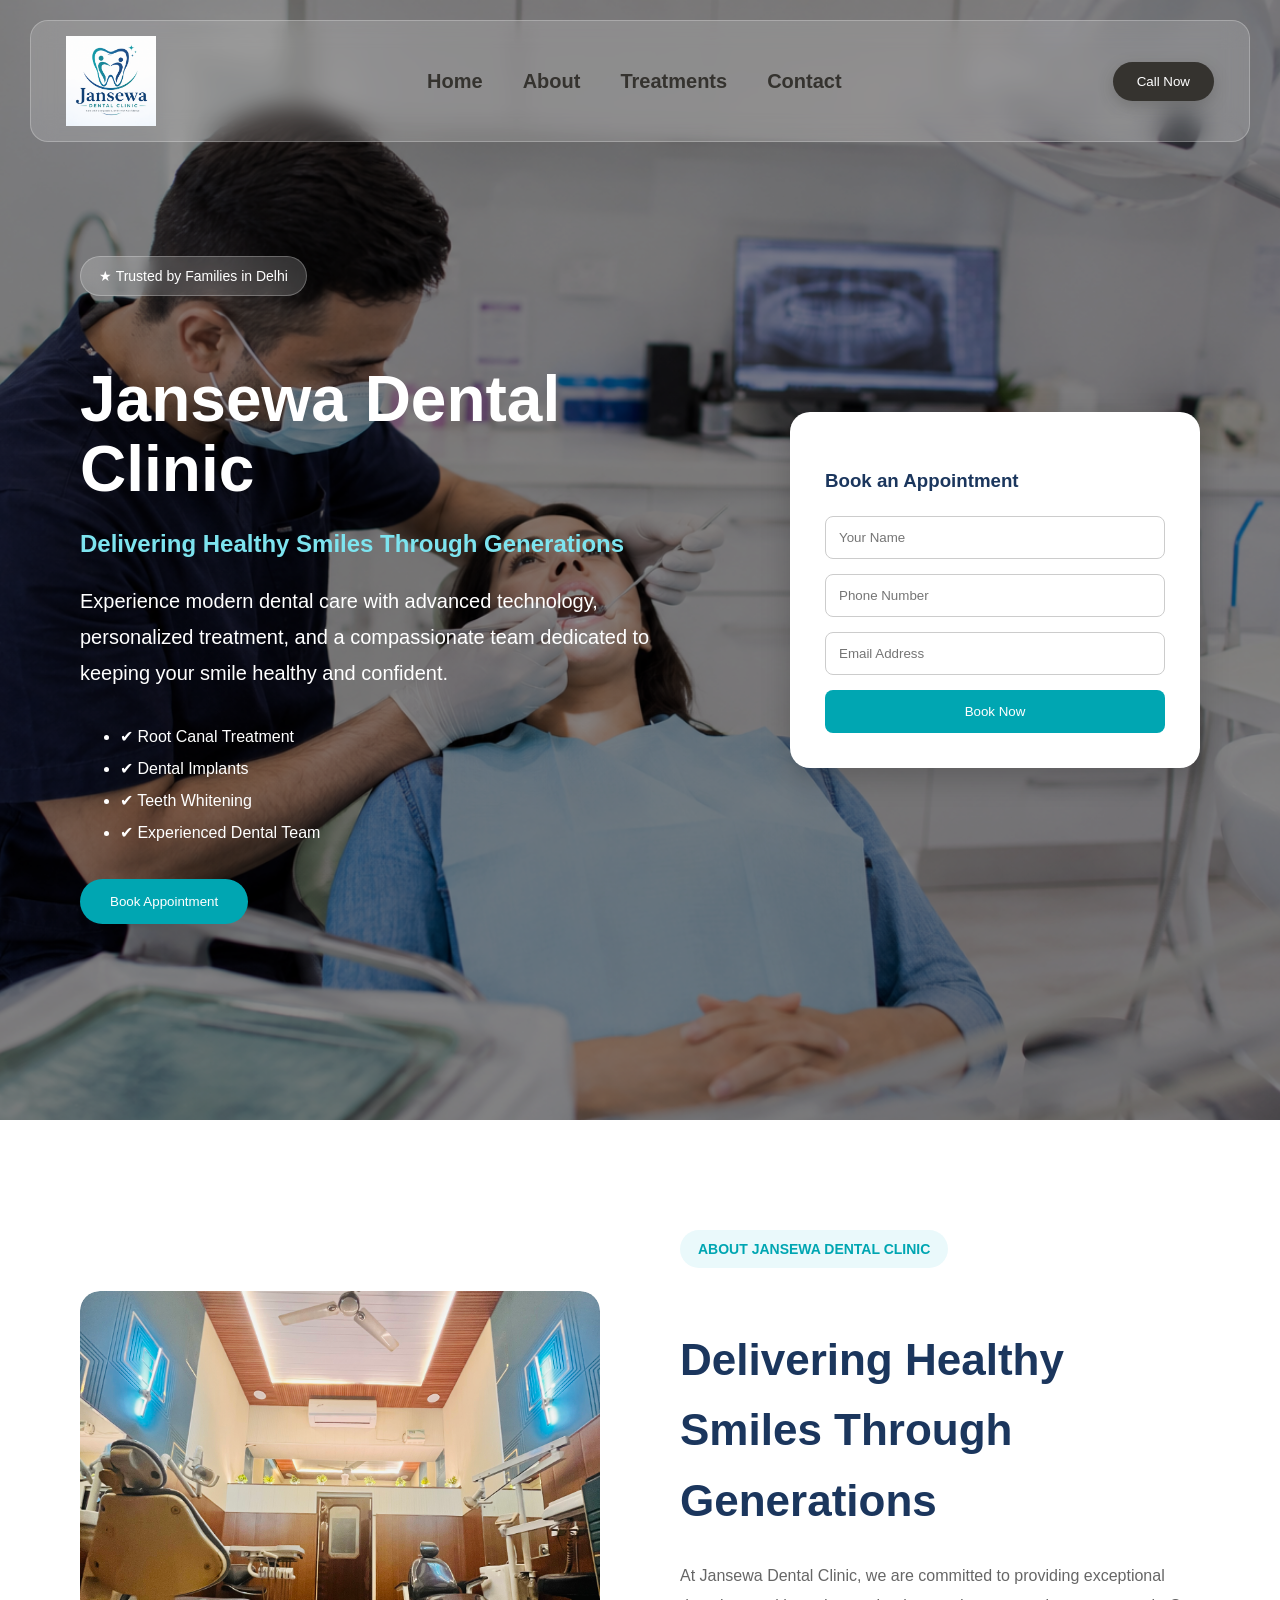
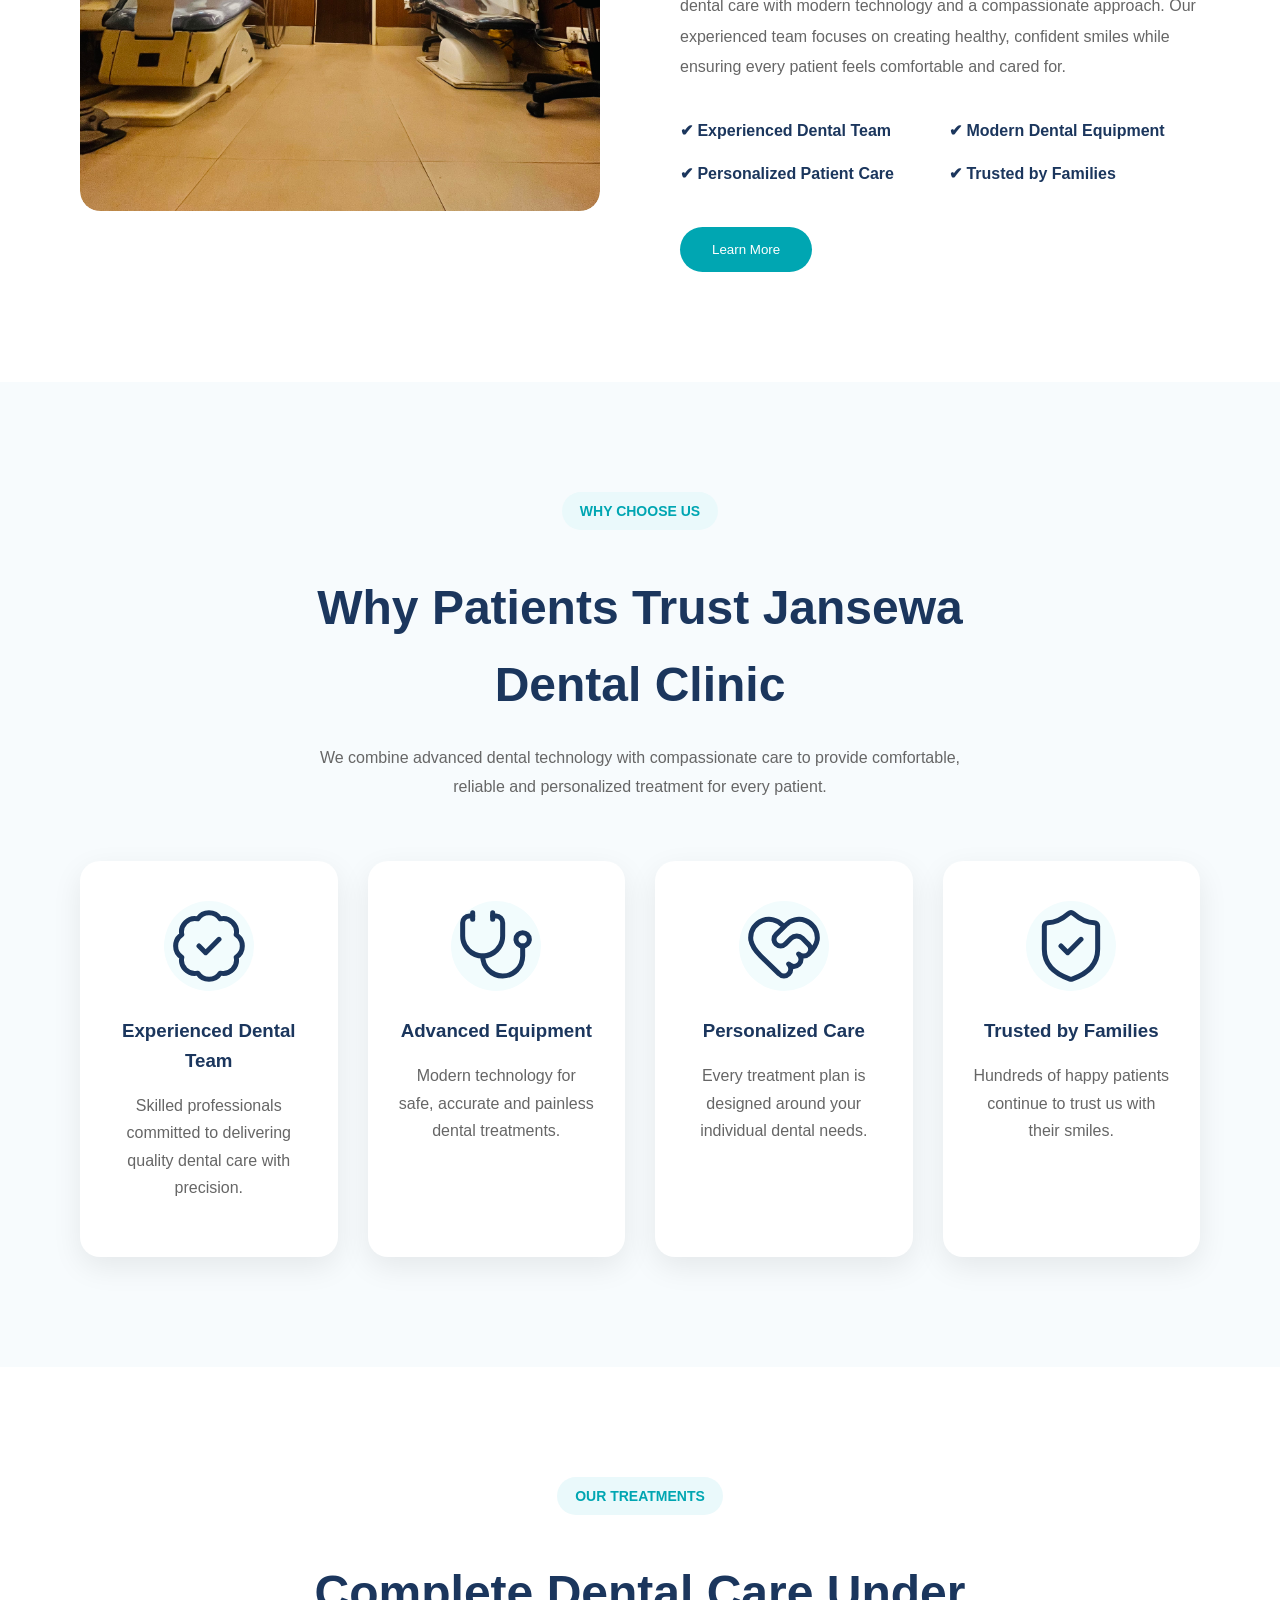
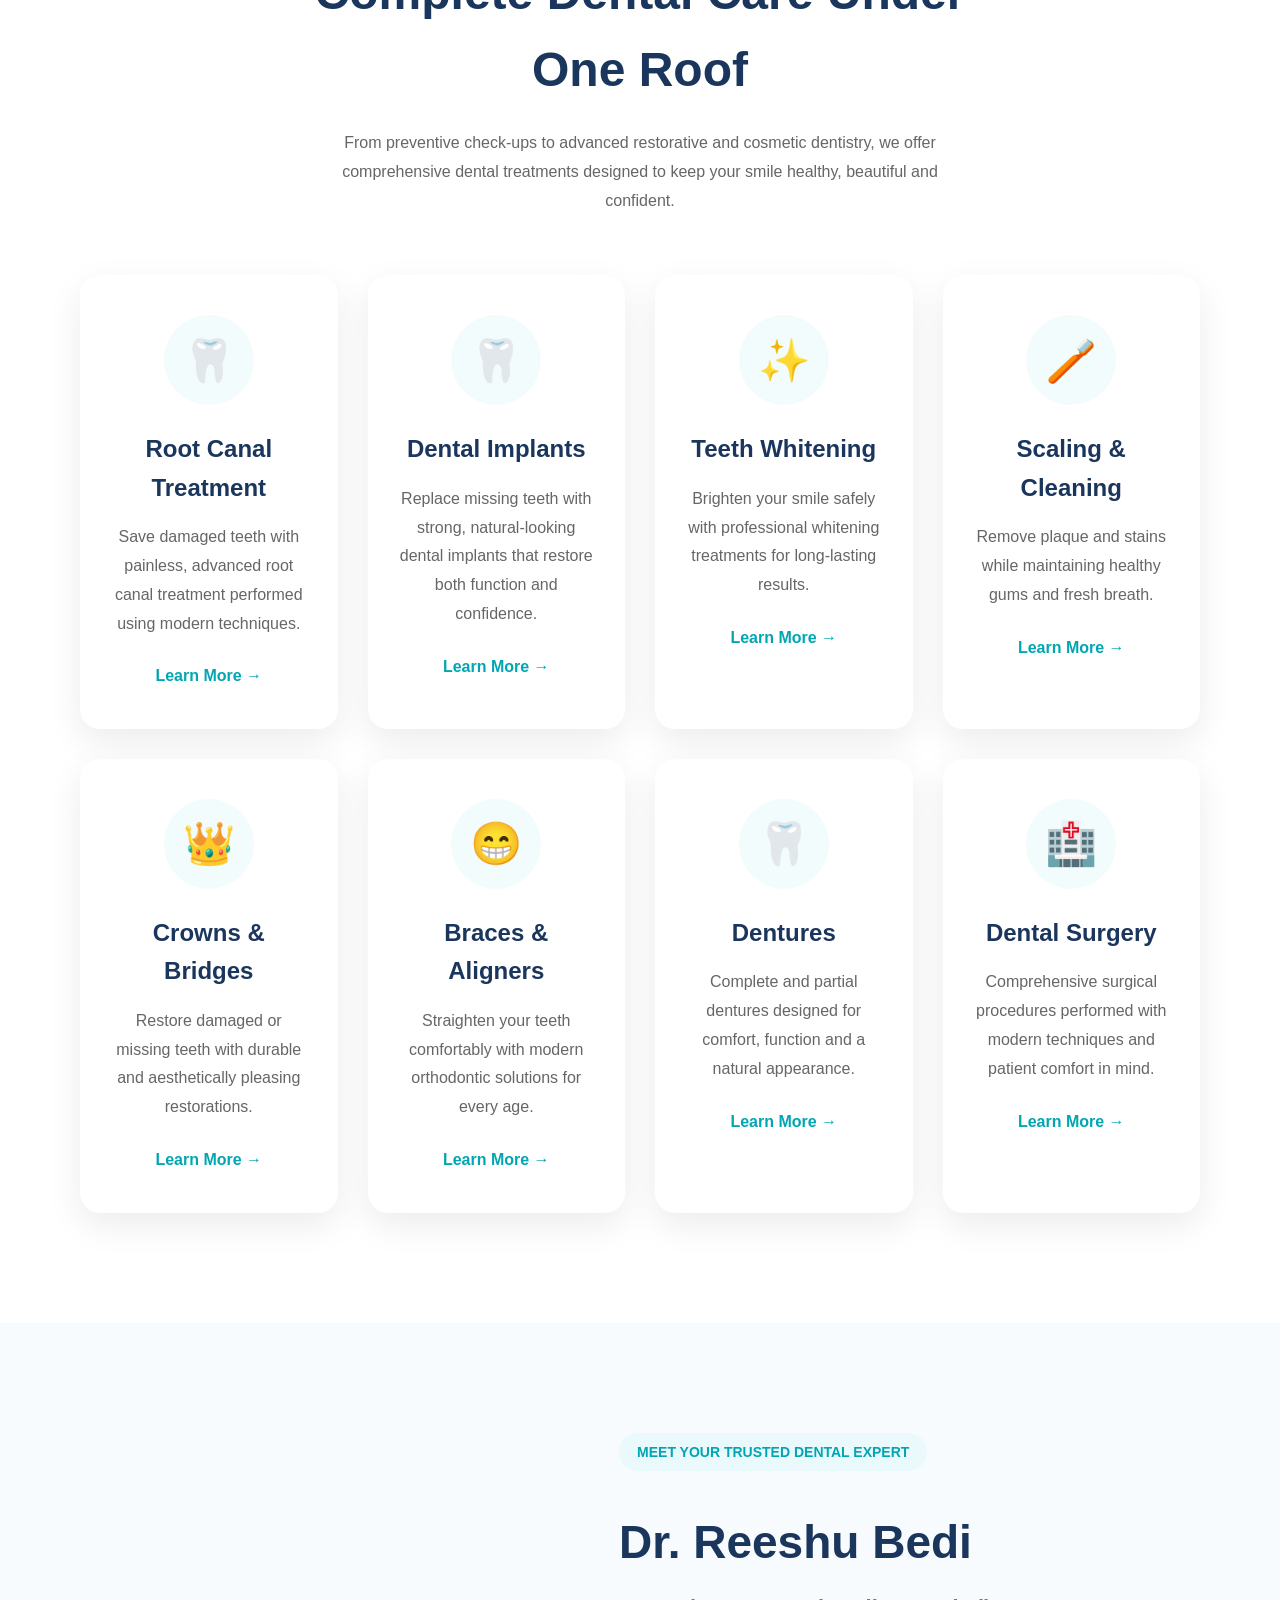
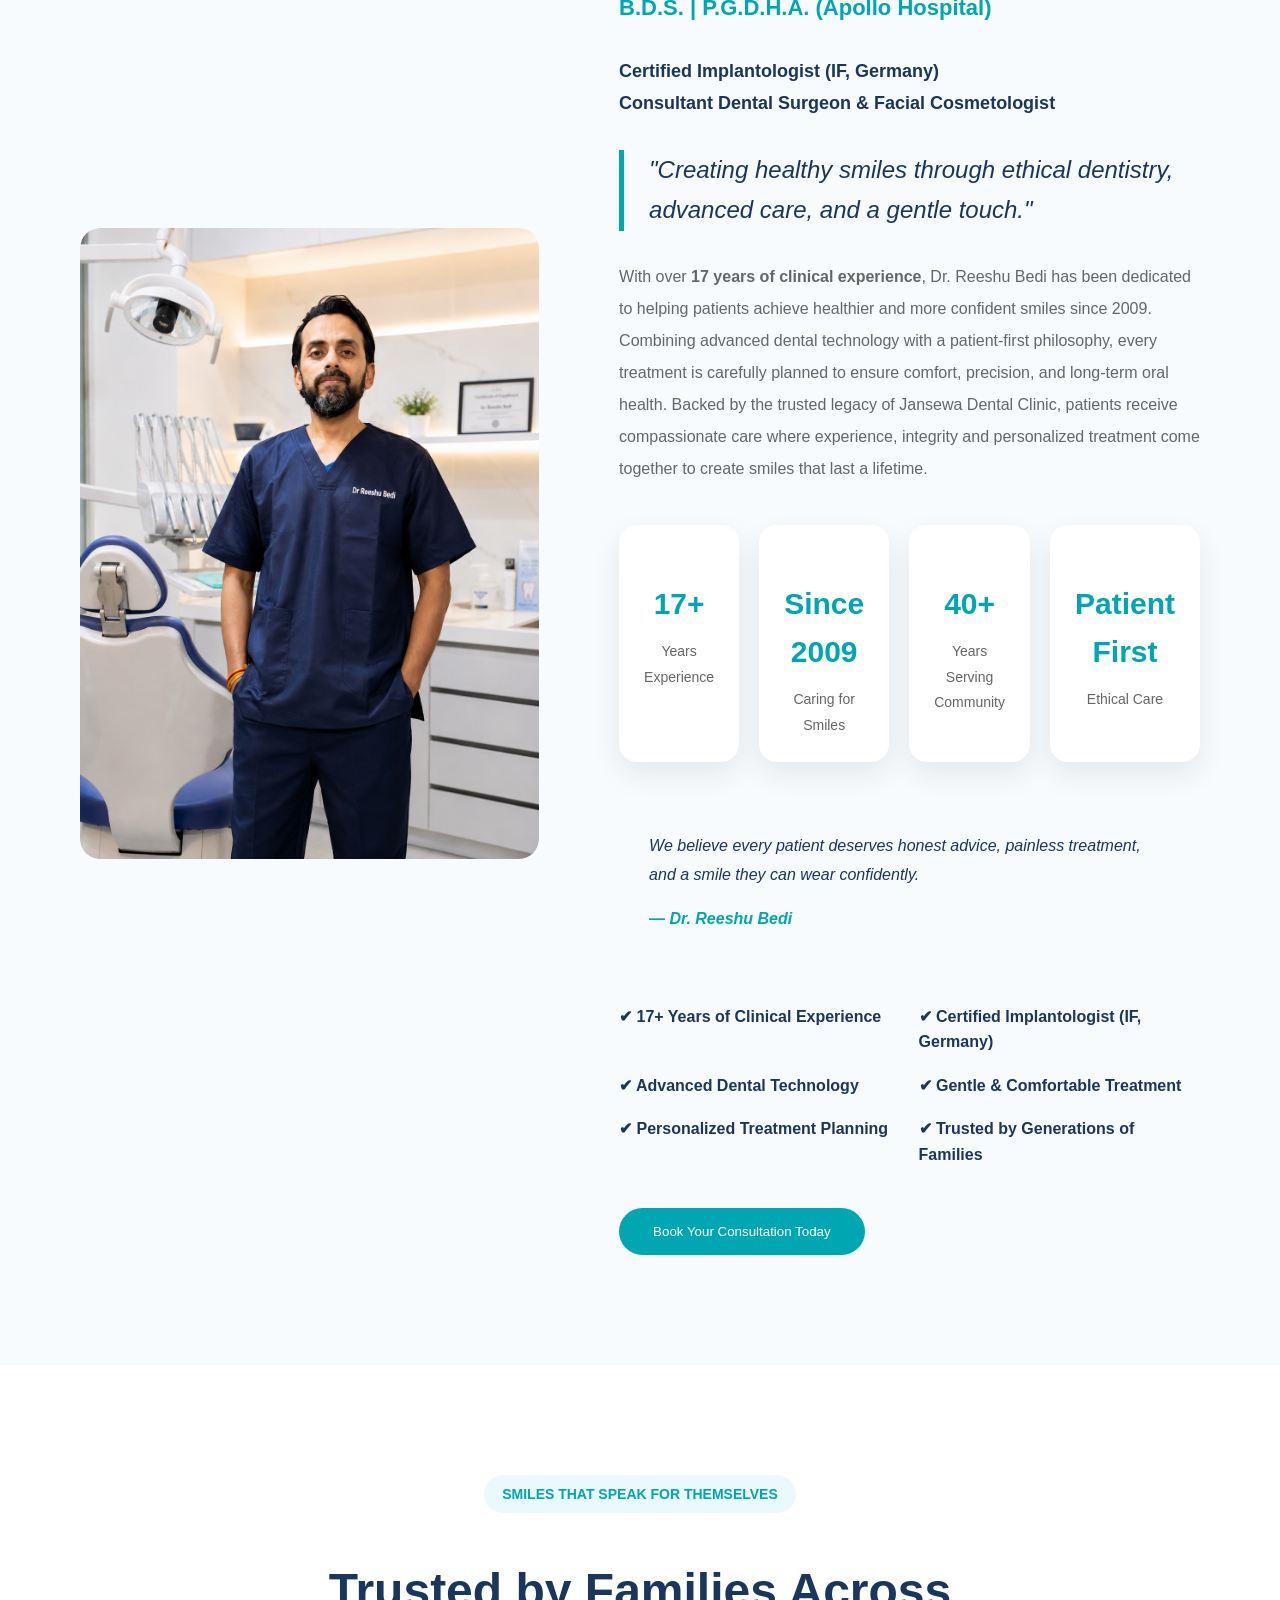
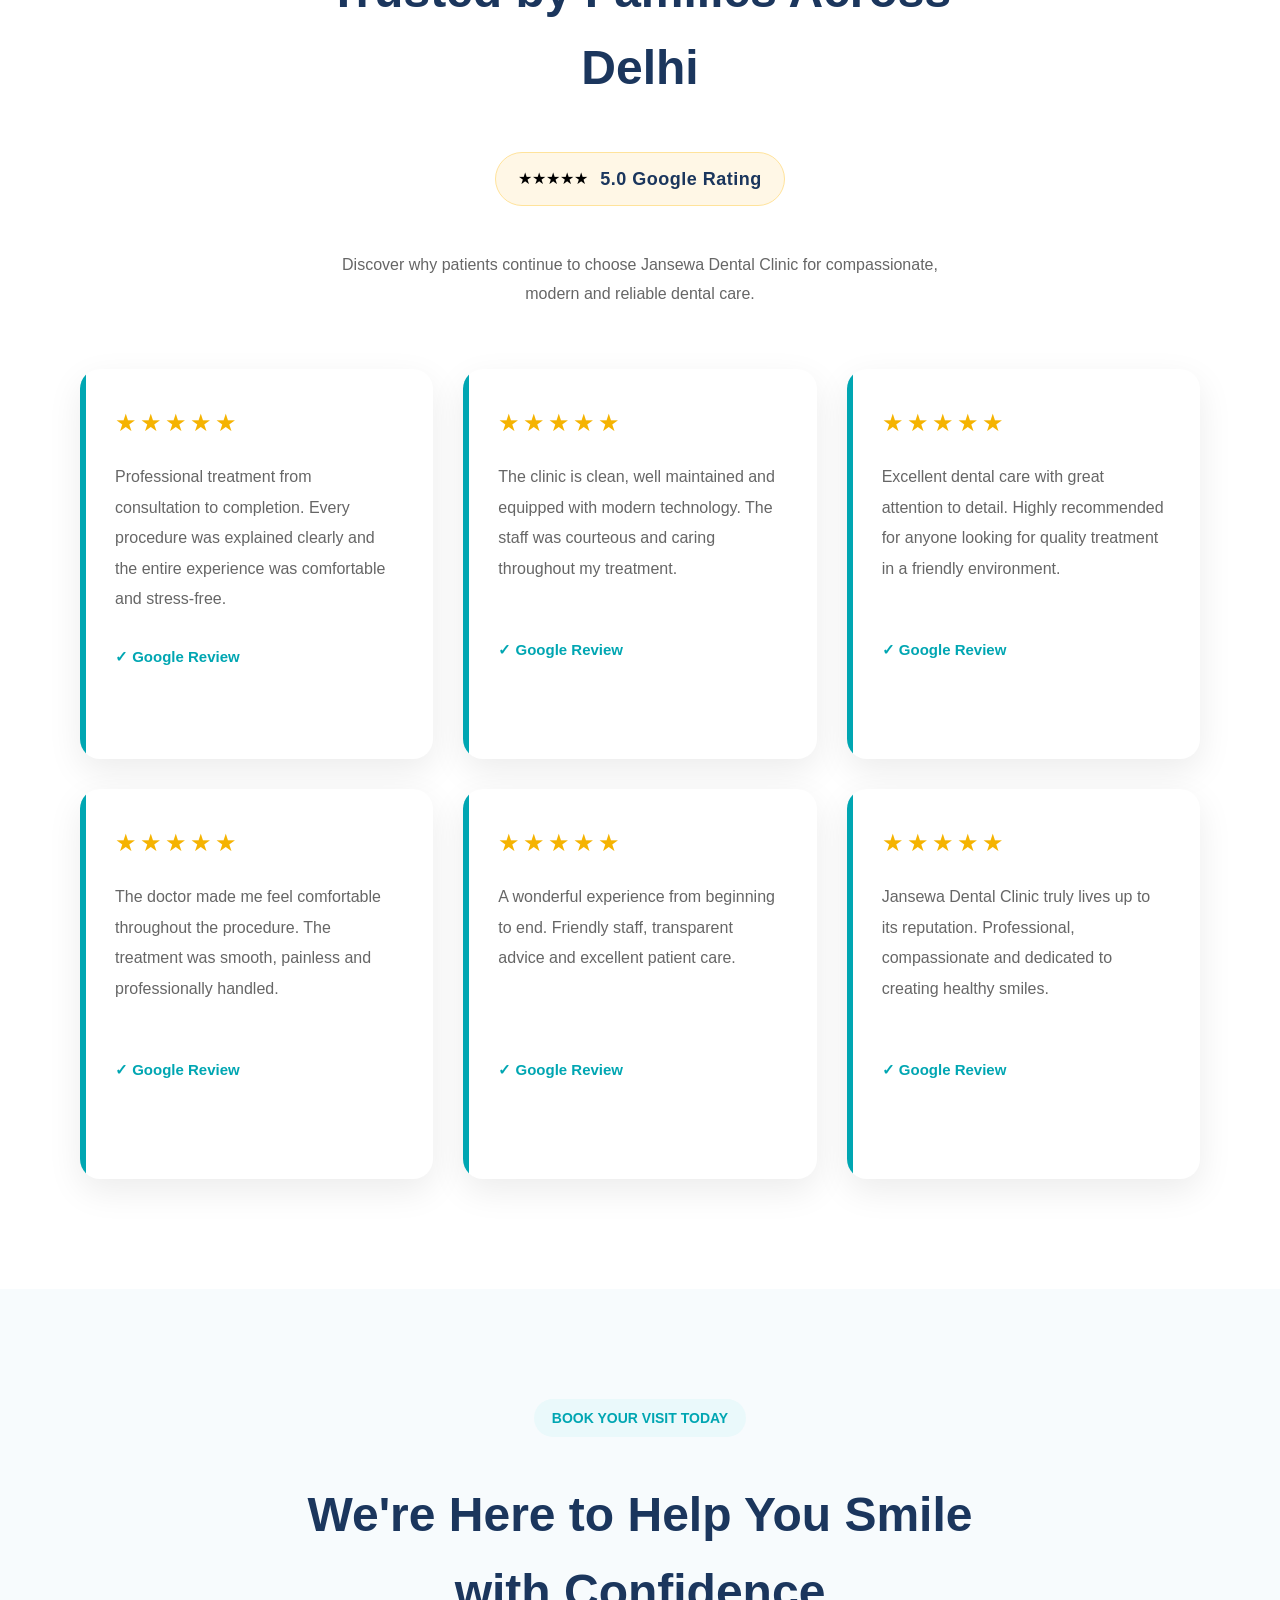
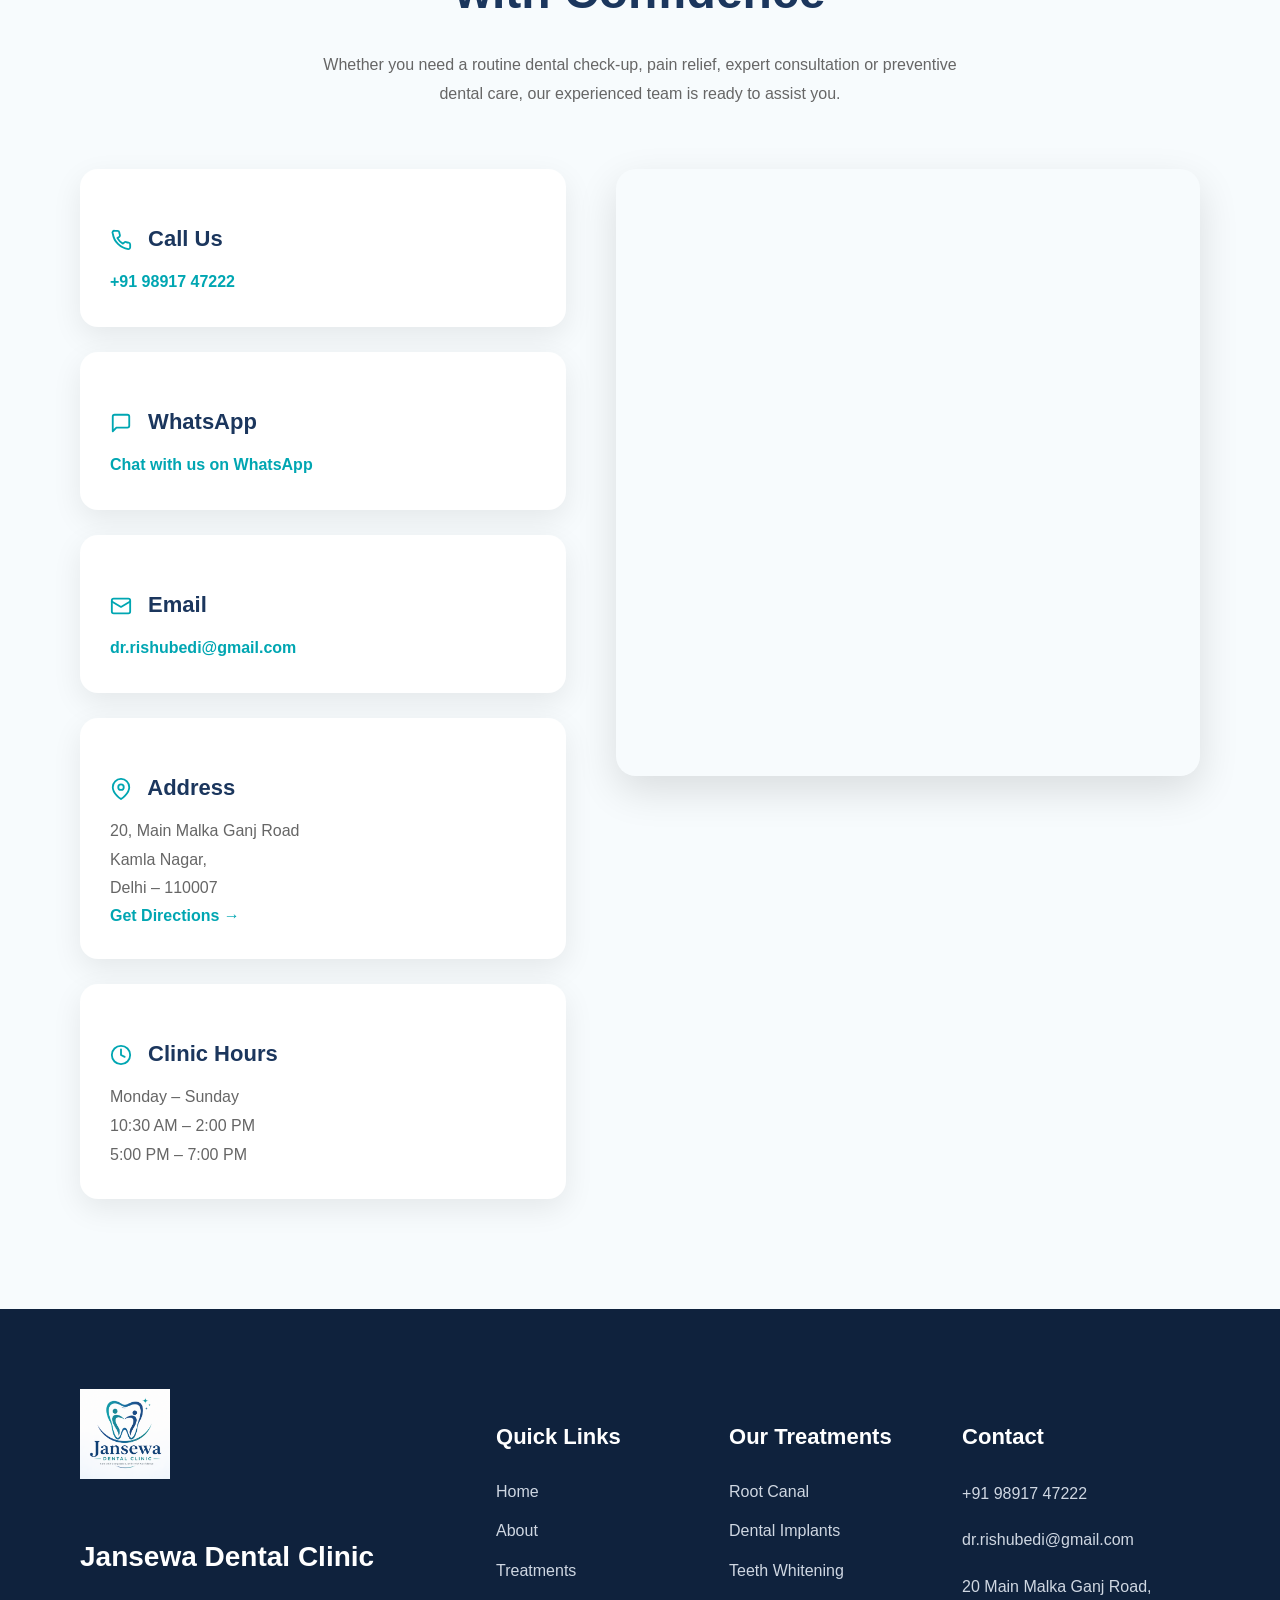
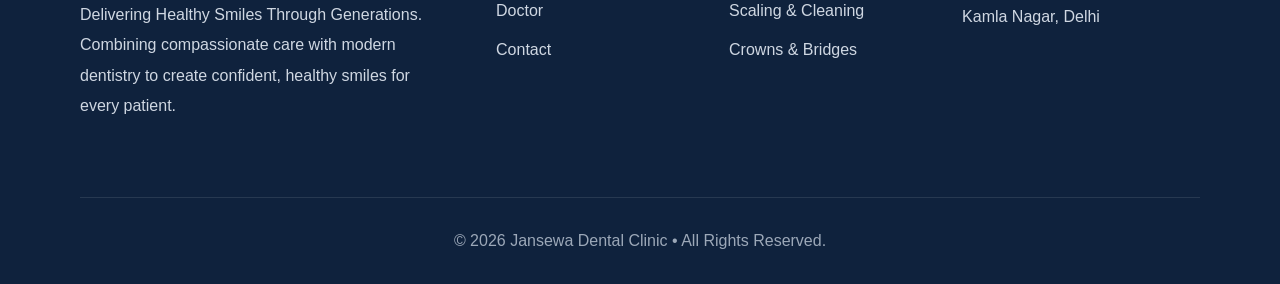
==== index.html @ 90448bcd "Initial Jansewa Dental Clinic website" ====
<!DOCTYPE html>
<html lang="en">

<head>
    <meta charset="UTF-8">
    <meta name="viewport" content="width=device-width, initial-scale=1.0">
    <title>Jansewa Dental Clinic</title>
    <link rel="stylesheet" href="style.css">
</head>

<body>

    <nav id="navbar">

        <img src="images/logo.png" alt="Jansewa Dental Clinic Logo">

        <div class="menu">
            <a href="#">Home</a>
            <a href="#">About</a>
            <a href="#">Treatments</a>
            <a href="#">Contact</a>
        </div>

        <button>Call Now</button>

    </nav>

    <header>

                <div class="hero-slider">

                    <div class="overlay"></div>

        <img src="images/dentist.png" class="active-slide">

        <img src="images/dentist1.png">

        <img src="images/dentist2.png">

        <img src="images/dentist3.png">

        <video muted playsinline>

            <source src="videos/dentist-video.mp4" type="video/mp4">

        </video>

        <video muted playsinline>

            <source src="videos/dentist-video1.mp4" type="video/mp4">

        </video>

    </div>

    <!-- Hero Content continues here -->

        <div class="hero-content">

    <span class="hero-badge">★ Trusted by Families in Delhi</span>

    <h1>Jansewa Dental Clinic</h1>

    <h2>Delivering Healthy Smiles Through Generations</h2>

    <p>
        Experience modern dental care with advanced technology,
        personalized treatment, and a compassionate team dedicated
        to keeping your smile healthy and confident.
    </p>

    <ul>
        <li>✔ Root Canal Treatment</li>
        <li>✔ Dental Implants</li>
        <li>✔ Teeth Whitening</li>
        <li>✔ Experienced Dental Team</li>
    </ul>

    <button>Book Appointment</button>

</div>
        <div class="hero-form">

            <h3>Book an Appointment</h3>

            <input type="text" placeholder="Your Name">

            <input type="tel" placeholder="Phone Number">

            <input type="email" placeholder="Email Address">

            <button>Book Now</button>

        </div>

    </header>

    <!-- ================= ABOUT ================= -->

<section class="about" id="about">

    <div class="about-image">

        <img src="images/Jansewa dental clinic.jpeg" alt="Jansewa Dental Clinic">

    </div>

    <div class="about-content">

        <span class="section-tag">
            ABOUT JANSEWA DENTAL CLINIC
        </span>

        <h2>
            Delivering Healthy Smiles Through Generations
        </h2>

        <p>

            At Jansewa Dental Clinic, we are committed to providing
            exceptional dental care with modern technology and a
            compassionate approach. Our experienced team focuses on
            creating healthy, confident smiles while ensuring every
            patient feels comfortable and cared for.

        </p>

        <div class="about-features">

            <div>✔ Experienced Dental Team</div>

            <div>✔ Modern Dental Equipment</div>

            <div>✔ Personalized Patient Care</div>

            <div>✔ Trusted by Families</div>

        </div>

        <button>
            Learn More
        </button>

    </div>

</section>

<!-- ================= WHY CHOOSE US ================= -->

<section class="why-choose">

    <div class="section-heading">

        <span class="section-tag">
            WHY CHOOSE US
        </span>

        <h2>Why Patients Trust Jansewa Dental Clinic</h2>

        <p>
            We combine advanced dental technology with compassionate care
            to provide comfortable, reliable and personalized treatment
            for every patient.
        </p>

    </div>

    <div class="choose-container">

        <div class="choose-card">

            <div class="choose-icon"><svg xmlns="http://www.w3.org/2000/svg" width="80" height="80" viewBox="0 0 24 24" fill="none" stroke="#1b365d" stroke-width="1.5" stroke-linecap="round" stroke-linejoin="round" class="lucide lucide-badge-check-icon lucide-badge-check"><path d="M3.85 8.62a4 4 0 0 1 4.78-4.77 4 4 0 0 1 6.74 0 4 4 0 0 1 4.78 4.78 4 4 0 0 1 0 6.74 4 4 0 0 1-4.77 4.78 4 4 0 0 1-6.75 0 4 4 0 0 1-4.78-4.77 4 4 0 0 1 0-6.76Z"/><path d="m9 12 2 2 4-4"/>
            </svg>
            </div>

            <h3>Experienced Dental Team</h3>

            <p>
                Skilled professionals committed to delivering quality
                dental care with precision.
            </p>

        </div>

        <div class="choose-card">

            <div class="choose-icon">
                <svg xmlns="http://www.w3.org/2000/svg" width="80" height="80" viewBox="0 0 24 24" fill="none" stroke="#1b365d" stroke-width="1.5" stroke-linecap="round" stroke-linejoin="round" class="lucide lucide-stethoscope-icon lucide-stethoscope"><path d="M11 2v2"/><path d="M5 2v2"/><path d="M5 3H4a2 2 0 0 0-2 2v4a6 6 0 0 0 12 0V5a2 2 0 0 0-2-2h-1"/><path d="M8 15a6 6 0 0 0 12 0v-3"/><circle cx="20" cy="10" r="2"/>
            </svg>
                
            </div>

            <h3>Advanced Equipment</h3>

            <p>
                Modern technology for safe, accurate and painless
                dental treatments.
            </p>

        </div>

        <div class="choose-card">

            <div class="choose-icon">
                <svg xmlns="http://www.w3.org/2000/svg" width="80" height="80" viewBox="0 0 24 24" fill="none" stroke="#1b365d" stroke-width="1.5" stroke-linecap="round" stroke-linejoin="round" class="lucide lucide-heart-handshake-icon lucide-heart-handshake"><path d="M19.414 14.414C21 12.828 22 11.5 22 9.5a5.5 5.5 0 0 0-9.591-3.676.6.6 0 0 1-.818.001A5.5 5.5 0 0 0 2 9.5c0 2.3 1.5 4 3 5.5l5.535 5.362a2 2 0 0 0 2.879.052 2.12 2.12 0 0 0-.004-3 2.124 2.124 0 1 0 3-3 2.124 2.124 0 0 0 3.004 0 2 2 0 0 0 0-2.828l-1.881-1.882a2.41 2.41 0 0 0-3.409 0l-1.71 1.71a2 2 0 0 1-2.828 0 2 2 0 0 1 0-2.828l2.823-2.762"/>
                </svg>
            </div>

            <h3>Personalized Care</h3>

            <p>
                Every treatment plan is designed around your individual
                dental needs.
            </p>

        </div>

        <div class="choose-card">

            <div class="choose-icon">
                <svg xmlns="http://www.w3.org/2000/svg" width="80" height="80" viewBox="0 0 24 24" fill="none" stroke="#1b365d" stroke-width="1.5" stroke-linecap="round" stroke-linejoin="round" class="lucide lucide-shield-check-icon lucide-shield-check"><path d="M20 13c0 5-3.5 7.5-7.66 8.95a1 1 0 0 1-.67-.01C7.5 20.5 4 18 4 13V6a1 1 0 0 1 1-1c2 0 4.5-1.2 6.24-2.72a1.17 1.17 0 0 1 1.52 0C14.51 3.81 17 5 19 5a1 1 0 0 1 1 1z"/><path d="m9 12 2 2 4-4"/>
                </svg>
            </div>

            <h3>Trusted by Families</h3>

            <p>
                Hundreds of happy patients continue to trust us with
                their smiles.
            </p>

        </div>

    </div>

</section>

<!-- ================= OUR TREATMENTS ================= -->

    <section class="treatments">

        <div class="section-heading">

    <span class="section-tag">
        OUR TREATMENTS
    </span>

    <h2>
        Complete Dental Care Under One Roof
    </h2>

    <p>

        From preventive check-ups to advanced restorative and cosmetic
        dentistry, we offer comprehensive dental treatments designed
        to keep your smile healthy, beautiful and confident.

    </p>

</div>

        <div class="card-container">

            <div class="treatment-card">

    <div class="treatment-icon">
    🦷
</div>

    <h3>Root Canal Treatment</h3>

    <p>

        Save damaged teeth with painless,
        advanced root canal treatment
        performed using modern techniques.

    </p>

    <a href="#contact">
        Learn More →
    </a>

</div>


            <div class="treatment-card">

    <div class="treatment-icon">🦷</div>

    <h3>Dental Implants</h3>

    <p>
        Replace missing teeth with strong,
        natural-looking dental implants that
        restore both function and confidence.
    </p>

    <a href="#contact">Learn More →</a>

</div>

            <div class="treatment-card">

    <div class="treatment-icon">✨</div>

    <h3>Teeth Whitening</h3>

    <p>
        Brighten your smile safely with
        professional whitening treatments
        for long-lasting results.
    </p>

    <a href="#contact">Learn More →</a>

</div>

            <div class="treatment-card">

    <div class="treatment-icon">🪥</div>

    <h3>Scaling & Cleaning</h3>

    <p>
        Remove plaque and stains while
        maintaining healthy gums and
        fresh breath.
    </p>

    <a href="#contact">Learn More →</a>

</div>

            <div class="treatment-card">

    <div class="treatment-icon">👑</div>

    <h3>Crowns & Bridges</h3>

    <p>
        Restore damaged or missing teeth
        with durable and aesthetically
        pleasing restorations.
    </p>

    <a href="#contact">Learn More →</a>

</div>

            <div class="treatment-card">

    <div class="treatment-icon">😁</div>

    <h3>Braces & Aligners</h3>

    <p>
        Straighten your teeth comfortably
        with modern orthodontic solutions
        for every age.
    </p>

    <a href="#contact">Learn More →</a>

</div>

            <div class="treatment-card">

    <div class="treatment-icon">🦷</div>

    <h3>Dentures</h3>

    <p>
        Complete and partial dentures
        designed for comfort, function
        and a natural appearance.
    </p>

    <a href="#contact">Learn More →</a>

</div>

            <div class="treatment-card">

    <div class="treatment-icon">🏥</div>

    <h3>Dental Surgery</h3>

    <p>
        Comprehensive surgical procedures
        performed with modern techniques
        and patient comfort in mind.
    </p>

    <a href="#contact">Learn More →</a>

</div>

        </div>

    </section>

<!-- ================= DOCTOR ================= -->

<section class="doctor" id="doctor">

    <div class="doctor-image">

        <img src="images/Dr Reeshu Bedi.png"
             alt="Dr. Reeshu Bedi">

    </div>

    <div class="doctor-content">

        <span class="section-tag">

            MEET YOUR TRUSTED DENTAL EXPERT

        </span>

        <h2>

            Dr. Reeshu Bedi

        </h2>

        <h4>

            B.D.S. | P.G.D.H.A. (Apollo Hospital)

        </h4>

        <h5>

            Certified Implantologist (IF, Germany)<br>
            Consultant Dental Surgeon & Facial Cosmetologist

        </h5>

        <blockquote>

            "Creating healthy smiles through ethical dentistry,
            advanced care, and a gentle touch."

        </blockquote>

        <p>

            With over <strong>17 years of clinical experience</strong>,
            Dr. Reeshu Bedi has been dedicated to helping patients
            achieve healthier and more confident smiles since 2009.
            Combining advanced dental technology with a patient-first
            philosophy, every treatment is carefully planned to ensure
            comfort, precision, and long-term oral health.

            Backed by the trusted legacy of Jansewa Dental Clinic,
            patients receive compassionate care where experience,
            integrity and personalized treatment come together to
            create smiles that last a lifetime.

        </p>

        <div class="doctor-stats">

            <div class="stat-box">

                <h3>17+</h3>

                <span>Years Experience</span>

            </div>

            <div class="stat-box">

                <h3>Since 2009</h3>

                <span>Caring for Smiles</span>

            </div>

            <div class="stat-box">

                <h3>40+</h3>

                <span>Years Serving Community</span>

            </div>

            <div class="stat-box">

                <h3>Patient First</h3>

                <span>Ethical Care</span>

            </div>

        </div>

        <div class="doctor-quote">

            We believe every patient deserves honest advice,
            painless treatment, and a smile they can wear
            confidently.

            <strong>— Dr. Reeshu Bedi</strong>

        </div>

        <div class="doctor-points">

            <div>✔ 17+ Years of Clinical Experience</div>

            <div>✔ Certified Implantologist (IF, Germany)</div>

            <div>✔ Advanced Dental Technology</div>

            <div>✔ Gentle & Comfortable Treatment</div>

            <div>✔ Personalized Treatment Planning</div>

            <div>✔ Trusted by Generations of Families</div>

        </div>

        <button>

            Book Your Consultation Today

        </button>

    </div>

</section>

    <!-- ================= TESTIMONIALS ================= -->

<section class="testimonials">

    <div class="section-heading">

        <span class="section-tag">
            SMILES THAT SPEAK FOR THEMSELVES
        </span>

        <h2>
            Trusted by Families Across Delhi
        </h2>

        <div class="google-rating">

    ★★★★★

    <span>5.0 Google Rating</span>

</div>

<p>

    Discover why patients continue to choose
    Jansewa Dental Clinic for compassionate,
    modern and reliable dental care.

</p>

    </div>

    <div class="testimonial-container">

        <!-- Card 1 -->

        <div class="testimonial-card">

            <div class="stars">
                ★★★★★
            </div>

            <p>
                Professional treatment from consultation to completion.
                Every procedure was explained clearly and the entire
                experience was comfortable and stress-free.
            </p>

            <span>✓ Google Review</span>

        </div>

        <!-- Card 2 -->

        <div class="testimonial-card">

            <div class="stars">
                ★★★★★
            </div>

            <p>
                The clinic is clean, well maintained and equipped with
                modern technology. The staff was courteous and caring
                throughout my treatment.
            </p>

            <span>✓ Google Review</span>

        </div>

        <!-- Card 3 -->

        <div class="testimonial-card">

            <div class="stars">
                ★★★★★
            </div>

            <p>
                Excellent dental care with great attention to detail.
                Highly recommended for anyone looking for quality
                treatment in a friendly environment.
            </p>

            <span>✓ Google Review</span>

        </div>

        <!-- Card 4 -->

        <div class="testimonial-card">

            <div class="stars">
                ★★★★★
            </div>

            <p>
                The doctor made me feel comfortable throughout the
                procedure. The treatment was smooth, painless and
                professionally handled.
            </p>

            <span>✓ Google Review</span>

        </div>

        <!-- Card 5 -->

        <div class="testimonial-card">

            <div class="stars">
                ★★★★★
            </div>

            <p>
                A wonderful experience from beginning to end.
                Friendly staff, transparent advice and excellent
                patient care.
            </p>

            <span>✓ Google Review</span>

        </div>

        <!-- Card 6 -->

        <div class="testimonial-card">

            <div class="stars">
                ★★★★★
            </div>

            <p>
                Jansewa Dental Clinic truly lives up to its reputation.
                Professional, compassionate and dedicated to creating
                healthy smiles.
            </p>

            <span>✓ Google Review</span>

             </div>

        </div>

</section>

<!-- ================= CONTACT ================= -->

<section class="contact" id="contact">

    <div class="section-heading">

        <span class="section-tag">
            BOOK YOUR VISIT TODAY
        </span>

        <h2>
            We're Here to Help You Smile with Confidence
        </h2>

        <p>
            Whether you need a routine dental check-up, pain relief,
            expert consultation or preventive dental care,
            our experienced team is ready to assist you.
        </p>

    </div>

    <div class="contact-wrapper">

        <!-- LEFT SIDE -->

        <div class="contact-info">

            <!-- Phone -->

            <div class="contact-box">

                <h3>

                    <svg xmlns="http://www.w3.org/2000/svg" width="22" height="22" viewBox="0 0 24 24" fill="none" stroke="#00a6b2" stroke-width="2" stroke-linecap="round" stroke-linejoin="round" style="vertical-align:middle;margin-right:10px;">
                        <path d="M22 16.92v3a2 2 0 0 1-2.18 2A19.79 19.79 0 0 1 3.09 5.18 2 2 0 0 1 5.11 2h3a2 2 0 0 1 2 1.72c.12.9.33 1.77.63 2.6a2 2 0 0 1-.45 2.11L8.09 9.91a16 16 0 0 0 6 6l1.48-1.23a2 2 0 0 1 2.11-.45c.83.3 1.7.51 2.6.63A2 2 0 0 1 22 16.92z"/>
                    </svg>

                    Call Us

                </h3>

                <p>
                    <a href="tel:+919891747222">
                        +91 98917 47222
                    </a>
                </p>

            </div>

            <!-- WhatsApp -->

            <div class="contact-box">

                <h3>

                    <svg xmlns="http://www.w3.org/2000/svg" width="22" height="22" viewBox="0 0 24 24" fill="none" stroke="#00a6b2" stroke-width="2" stroke-linecap="round" stroke-linejoin="round" style="vertical-align:middle;margin-right:10px;">
                        <path d="M21 15a2 2 0 0 1-2 2H7l-4 4V5a2 2 0 0 1 2-2h14a2 2 0 0 1 2 2z"/>
                    </svg>

                    WhatsApp

                </h3>

                <p>

                    <a href="https://wa.me/919891747222" target="_blank">

                        Chat with us on WhatsApp

                    </a>

                </p>

            </div>

            <!-- Email -->

            <div class="contact-box">

                <h3>

                    <svg xmlns="http://www.w3.org/2000/svg" width="22" height="22" viewBox="0 0 24 24" fill="none" stroke="#00a6b2" stroke-width="2" stroke-linecap="round" stroke-linejoin="round" style="vertical-align:middle;margin-right:10px;">
                        <rect x="2" y="4" width="20" height="16" rx="2"/>
                        <path d="M22 7L12 13 2 7"/>
                    </svg>

                    Email

                </h3>

                <p>

                    <a href="mailto:dr.rishubedi@gmail.com">

                        dr.rishubedi@gmail.com

                    </a>

                </p>

            </div>

            <!-- Address -->

            <div class="contact-box">

                <h3>

                    <svg xmlns="http://www.w3.org/2000/svg" width="22" height="22" viewBox="0 0 24 24" fill="none" stroke="#00a6b2" stroke-width="2" stroke-linecap="round" stroke-linejoin="round" style="vertical-align:middle;margin-right:10px;">
                        <path d="M21 10c0 7-9 13-9 13S3 17 3 10a9 9 0 1 1 18 0z"/>
                        <circle cx="12" cy="10" r="3"/>
                    </svg>

                    Address

                </h3>

                <p>

                    20, Main Malka Ganj Road<br>
                    Kamla Nagar,<br>
                    Delhi – 110007

                </p>

                <a href="https://maps.google.com/?q=Jansewa+Dental+Clinic+Delhi" target="_blank">

                    Get Directions →

                </a>

            </div>

            <!-- Clinic Hours -->

            <div class="contact-box">

                <h3>

                    <svg xmlns="http://www.w3.org/2000/svg" width="22" height="22" viewBox="0 0 24 24" fill="none" stroke="#00a6b2" stroke-width="2" stroke-linecap="round" stroke-linejoin="round" style="vertical-align:middle;margin-right:10px;">
                        <circle cx="12" cy="12" r="10"/>
                        <path d="M12 6v6l4 2"/>
                    </svg>

                    Clinic Hours

                </h3>

                <p>

                    Monday – Sunday<br>

                    10:30 AM – 2:00 PM<br>

                    5:00 PM – 7:00 PM

                </p>

            </div>

        </div>

        <!-- RIGHT SIDE -->

        <div class="contact-map">

            <iframe
            src="https://www.google.com/maps/embed?pb=!1m14!1m8!1m3!1d448322.7983633937!2d76.4823526!3d28.6141175!3m2!1i1024!2i768!4f13.1!3m3!1m2!1s0x390cfd1b6497c209%3A0x4a2bc12b5dd8e35d!2sJansewa%20Dental%20Clinic!5e0!3m2!1sen!2sin!4v1784714378793!5m2!1sen!2sin"
            allowfullscreen=""
            loading="lazy"
            referrerpolicy="strict-origin-when-cross-origin">

            </iframe>

        </div>

    </div>

</section>

<!-- ================= FOOTER ================= -->

<footer class="footer">

    <div class="footer-container">

        <div class="footer-about">

            <img src="images/logo.png" alt="Jansewa Dental Clinic Logo">

            <h3>Jansewa Dental Clinic</h3>

            <p>
                Delivering Healthy Smiles Through Generations.
                Combining compassionate care with modern dentistry
                to create confident, healthy smiles for every patient.
            </p>

        </div>

        <div class="footer-links">

            <h4>Quick Links</h4>

            <a href="#">Home</a>

            <a href="#about">About</a>

            <a href="#treatments">Treatments</a>

            <a href="#doctor">Doctor</a>

            <a href="#contact">Contact</a>

        </div>

        <div class="footer-links">

            <h4>Our Treatments</h4>

            <a href="#">Root Canal</a>

            <a href="#">Dental Implants</a>

            <a href="#">Teeth Whitening</a>

            <a href="#">Scaling & Cleaning</a>

            <a href="#">Crowns & Bridges</a>

        </div>

        <div class="footer-contact">

            <h4>Contact</h4>

            <p>+91 98917 47222</p>

            <p>dr.rishubedi@gmail.com</p>

            <p>
                20 Main Malka Ganj Road,<br>
                Kamla Nagar, Delhi
            </p>

        </div>

    </div>

    <div class="footer-bottom">

        © 2026 Jansewa Dental Clinic • All Rights Reserved.

    </div>

</footer>

    <script src="script.js"></script>

</body>

</html>
---- style.css ----
/* ================= JANSEWA COLOR SYSTEM ================= */

:root{
    --primary:#35332F;
    --sage:#A8B5A0;
    --brown:#B79A7A;
    --ivory:#F7F3EA;
    --offwhite:#FCFCFA;
    --white:#FFFFFF;
    --text:#666666;
}

/* ================= GENERAL ================= */

body{
    margin:0;
    background:#f5f7fa;
    font-family: "Inter", sans-serif;
    line-height:1.6;
    scroll-behavior: smooth;
}

/* ================= NAVIGATION ================= */

nav{

    position:fixed;

    top:20px;

    left:30px;

    right:30px;

    z-index:1000;

    display:flex;

    justify-content:space-between;

    align-items:center;

    padding:15px 35px;

    background:rgba(255,255,255,.15);

    backdrop-filter:blur(12px);

    -webkit-backdrop-filter:blur(12px);

    border:1px solid rgba(255,255,255,.25);

    border-radius:18px;

    transition:.35s;
}

nav.scrolled{

    background:rgba(255,255,255,.97);

    box-shadow:0 10px 30px rgba(0,0,0,.15);

    backdrop-filter:blur(18px);

    -webkit-backdrop-filter:blur(18px);

}

nav img{

    width:90px;

}

.menu{

    display:flex;

    gap:40px;

}

nav a{

    text-decoration:none;

    color:#35332F;

    font-weight:bold;

    font-size:20px;

    transition:.3s;

}

nav a:hover{

    color:#B79A7A;

}

nav button{

    background:#35332F;

    color:white;

    border:none;

    padding:12px 24px;

    border-radius:30px;

    cursor:pointer;

    box-shadow:0 5px 15px rgba(53,51,47,.25);

    transition:.3s;

}

nav button:hover{

    background:#A8B5A0;

    color:#35332F;

    transform:translateY(-2px);

}
/* ================= HERO ================= */

header{

    position:relative;

    display:flex;

    justify-content:space-between;

    align-items:center;

    min-height:100vh;

    padding:140px 80px 80px;

    overflow:hidden;

    background-size:cover;

    background-position:center;

}
.hero-slider{

    position:absolute;

    inset:0;

    overflow:hidden;

    z-index:0;
    
    pointer-events:none;

}

.hero-slider img,

.hero-slider video{

    position:absolute;

    width:100%;

    height:100%;

    object-fit:cover;

    opacity:0;

    transition:opacity 2s ease;

}

.hero-slider .active-slide{

    opacity:1;

}
.overlay{

    position:absolute;

    inset:0;

    background:rgba(0, 0, 0, 0.45);
    
    z-index:1;

}

.hero-content{

    position:relative;

    z-index:2;

    color:white;

    width:55%;
}

.hero-badge {

    display:inline-block;

    background:rgba(255,255,255,.18);

    color:white;

    padding:8px 18px;

    border-radius:30px;

    border:1px solid rgba(255,255,255,.25);

    margin-bottom:25px;

    font-size:14px;

    backdrop-filter:blur(8px);
}

.hero-content h1{

    font-size:64px;

    font-weight:700;

    line-height:1.1;

    margin-bottom:15px;

}

.hero-content h2{

    color:#7de4ef;

    margin-bottom:20px;
}

.hero-content p{

    font-size:20px;

    line-height:1.8;

    max-width:650px;

    margin-bottom:30px;
}

.hero-content ul{

    margin-bottom:30px;

    line-height:2;
}

.hero-content button{

    background:#00a6b2;

    color:white;

    border:none;

    padding:15px 30px;

    border-radius:30px;

    cursor:pointer;

    transition:.35s;
}

.hero-content button:hover{

    background:#1b365d;

    transform:translateY(-3px);

}

.hero-form{

    position:relative;

    z-index:2;

    background:white;

    padding:35px;

    width:340px;

    border-radius:20px;

    box-shadow:0 10px 30px rgba(0,0,0,.2);
}

.hero-form h3{

    color:#1b365d;

    margin-bottom:20px;
}

.hero-form input{

    width:100%;

    padding:13px;

    margin-bottom:15px;

    border:1px solid #ccc;

    border-radius:8px;

    box-sizing:border-box;
}

.hero-form input:focus{

    outline:none;

    border-color:#00a6b2;

    box-shadow:0 0 0 3px rgba(0,166,178,.15);

}

.hero-form button{

    width:100%;

    background:#00a6b2;

    color:white;

    border:none;

    padding:14px;

    border-radius:8px;

    cursor:pointer;
}

/* ================= TREATMENTS ================= */

.treatments{

    padding:110px 80px;

    background:white;

}

.treatments h2{

    text-align:center;

    color:#1b365d;

    margin-bottom:40px;
}

.card-container{

    display:grid;

    grid-template-columns:repeat(4,1fr);

    gap:30px;

    margin-top:50px;

}


.treatment-card{

    background:white;

    padding:40px 30px;

    border-radius:20px;

    text-align:center;

    box-shadow:0 12px 35px rgba(0,0,0,.08);

    transition:.35s;

}

.treatment-card:hover{

    transform:translateY(-12px);

    box-shadow:0 18px 45px rgba(0,0,0,.15);

}

.treatment-icon{

    width:90px;
    height:90px;

    margin:0 auto 25px;

    display:flex;
    justify-content:center;
    align-items:center;

    background:#f2fcfd;

    border-radius:50%;

    font-size:42px;

    color:#00a6b2;

    transition:.35s;

}


.treatment-card:hover .treatment-icon{

    transform:scale(1.15);

}


.treatment-card h3{

    color:#1b365d;

    margin-bottom:15px;

    font-size:24px;

}

.treatment-card p{

    color:#666;

    line-height:1.8;

    margin-bottom:25px;

}

.treatment-card a{

    text-decoration:none;

    color:#00a6b2;

    font-weight:bold;

    transition:.3s;

}

.treatment-card:hover a{

    color:#1b365d;

}

/* ================= DOCTOR ================= */

.doctor{

    display:grid;

    grid-template-columns:1fr 1fr;

    gap:80px;

    align-items:center;

    padding:110px 80px;

    background:#f7fbfd;

}

.doctor-image{

    overflow:hidden;

    border-radius:20px;

}

.doctor-image img{

    width:100%;

    display:block;

    border-radius:20px;

    box-shadow:0 20px 45px rgba(0,0,0,.12);

}

.doctor-content h2{

    font-size:46px;

    color:#1b365d;

    margin:15px 0 5px;

}

.doctor-content button{

    background:#00a6b2;

    color:white;

    border:none;

    padding:16px 34px;

    border-radius:30px;

    cursor:pointer;

    transition:.35s;

}

.doctor-content button:hover{

    background:#1b365d;

}

/* ================= PREMIUM DOCTOR ================= */

.doctor-content h4{

    color:#00a6b2;

    font-size:22px;

    margin:10px 0;

}

.doctor-content h5{

    color:#1b365d;

    font-size:18px;

    font-weight:600;

    line-height:1.8;

    margin-bottom:30px;

}

.doctor-content blockquote{

    margin:30px 0;

    padding-left:25px;

    border-left:5px solid #00a6b2;

    color:#1b365d;

    font-size:24px;

    font-style:italic;

    line-height:1.7;

}

.doctor-content p{

    color:#666;

    line-height:2;

    margin-bottom:35px;

}

.doctor-stats{

    display:grid;

    grid-template-columns:repeat(4,1fr);

    gap:20px;

    margin:40px 0;

}

.stat-box{

    background:white;

    text-align:center;

    padding:25px;

    border-radius:18px;

    box-shadow:0 12px 30px rgba(0,0,0,.08);

    transition:.35s;

}

.stat-box:hover{

    transform:translateY(-10px);

}

.stat-box h3{

    color:#00a6b2;

    font-size:30px;

    margin-bottom:10px;

}

.stat-box span{

    color:#666;

    font-size:14px;

}

.doctor-quote{

    background:#f7fbfd;

    padding:30px;

    border-radius:18px;

    margin:40px 0;

    line-height:1.8;

    color:#1b365d;

    font-style:italic;

}

.doctor-quote strong{

    display:block;

    margin-top:15px;

    color:#00a6b2;

}

.doctor-points{

    display:grid;

    grid-template-columns:repeat(2,1fr);

    gap:18px;

    margin:40px 0;

    font-weight:600;

    color:#1b365d;

}

/* ================= ABOUT ================= */

.about{

    display:grid;

    grid-template-columns:1fr 1fr;

    gap:80px;

    align-items:center;

    padding:110px 80px;

    background:white;

}

.about-image{

    overflow:hidden;

    border-radius:20px;

}

.about-image img{

    width:100%;

    display:block;

    border-radius:20px;

    box-shadow:0 20px 45px rgba(0,0,0,.12);

    transition:.5s;

}

.section-tag{

    display:inline-block;

    padding:8px 18px;

    background:#eaf9fb;

    color:#00a6b2;

    border-radius:30px;

    font-size:14px;

    font-weight:bold;

    margin-bottom:20px;

}

.about-image:hover img{

    transform:scale(1.04);

}

.about-content h2{

    font-size:44px;

    color:#1b365d;

    margin-bottom:25px;

}

.about-content p{

    color:#666;

    line-height:1.9;

    margin-bottom:35px;

}

.about-features{

    display:grid;

    grid-template-columns:1fr 1fr;

    gap:18px;

    margin-bottom:40px;

    font-weight:600;

    color:#1b365d;

}

.about-content button{

    background:#00a6b2;

    color:white;

    border:none;

    padding:15px 32px;

    border-radius:30px;

    cursor:pointer;

    transition:.3s;

}

.about-content button:hover{

    background:#1b365d;

}

/* ================= WHY CHOOSE US ================= */

.why-choose{

    padding:110px 80px;

    background:#f7fbfd;

}

.section-heading{

    text-align:center;

    max-width:700px;

    margin:0 auto 60px;

}

.section-heading h2{

    font-size:42px;

    color:#1b365d;

    margin:20px 0;

}

.section-heading p{

    color:#666;

    line-height:1.8;

}

.choose-container{

    display:grid;

    grid-template-columns:repeat(4,1fr);

    gap:30px;

}

.choose-card{

    background:white;

    border-radius:20px;

    padding:40px 30px;

    text-align:center;

    box-shadow:0 10px 30px rgba(0,0,0,.08);

    transition:.35s;

}

.choose-card:hover{

    transform:translateY(-10px);

}

.choose-icon{

    width:90px;

    height:90px;

    margin:0 auto 25px;

    display:flex;

    justify-content:center;

    align-items:center;

    background:#f2fcfd;

    border-radius:50%;

    transition:.35s;

}

.choose-card:hover .choose-icon{

    transform:scale(1.08);

}

.choose-card h3{

    color:#1b365d;

    margin-bottom:15px;

}

.choose-card p{

    color:#666;

    line-height:1.7;

}

/* ================= TESTIMONIALS ================= */

.section-heading h2{

    font-size:48px;

    margin-bottom:20px;

    
}

.section-heading p{

    max-width:650px;

    margin:20px auto 0;

}

.google-rating{

    display:inline-flex;

    align-items:center;

    gap:12px;

    padding:12px 22px;

    background:#fff7e6;

    border-radius:50px;

    border:1px solid #ffe39b;

    margin:25px auto;

}

.google-rating span{

    color:#1b365d;

    font-size:18px;

    font-weight:700;

    letter-spacing:.5px;

}

.testimonials{

    padding:110px 80px;

    background:white;

}

.testimonial-container{

    display:grid;

    grid-template-columns:repeat(3,1fr);

    gap:30px;

    margin-top:60px;

}

.testimonial-card{

    background:#ffffff;

    padding:35px;

    border-radius:20px;

    box-shadow:0 12px 35px rgba(0,0,0,.08);

    transition:.35s;

    position:relative;

    overflow:hidden;

    min-height:320px;

}

.testimonial-card:hover{

    transform:translateY(-12px);

    box-shadow:0 20px 50px rgba(0,0,0,.18);

}

.testimonial-card::before{

    content:"";

    position:absolute;

    left:0;

    top:0;

    width:6px;

    height:100%;

    background:#00a6b2;

}

.stars{

    font-size:24px;

    color:#f5b301;

    margin-bottom:20px;

    letter-spacing:3px;

}

.testimonial-card p{

    color:#666;

    line-height:1.9;

    margin-bottom:30px;

    min-height:145px;

}

.testimonial-card span{

    display:inline-block;

    color:#00a6b2;

    font-weight:bold;

    font-size:15px;

}

/* ================= CONTACT ================= */

.contact{

    padding:110px 80px;

    background:#f7fbfd;

}

.contact-wrapper{

    display:grid;

    grid-template-columns:1fr 1.2fr;

    gap:50px;

    margin-top:60px;

    align-items:start;

}

.contact-info{

    display:grid;

    gap:25px;

}

.contact-box{

    background:white;

    padding:30px;

    border-radius:18px;

    box-shadow:0 10px 30px rgba(0,0,0,.08);

    transition:.35s;

}

.contact-box:hover{

    transform:translateY(-8px);

}

.contact-box h3{

    color:#1b365d;

    margin-bottom:12px;

    font-size:22px;

}

.contact-box p{

    color:#666;

    line-height:1.8;

    margin:0;

}

.contact-map{

    border-radius:20px;

    overflow:hidden;

    box-shadow:0 15px 40px rgba(0,0,0,.12);

}

.contact-map iframe{

    width:100%;

    height:100%;

    min-height:600px;

    border:none;

}

.contact-box a{

    color:#00a6b2;

    text-decoration:none;

    font-weight:600;

    transition:.3s;

}

.contact-box a:hover{

    color:#1b365d;

}

/* ================= FOOTER ================= */

.footer{

    background:#0f223d;

    color:white;

    padding:80px 80px 30px;

}

.footer-container{

    display:grid;

    grid-template-columns:2fr 1fr 1fr 1.3fr;

    gap:50px;

}

.footer-about img{

    width:90px;

    margin-bottom:20px;

}

.footer-about h3{

    font-size:28px;

    margin-bottom:20px;

}

.footer-about p{

    color:#cfd7e2;

    line-height:1.9;

}

.footer-links h4,
.footer-contact h4{

    margin-bottom:25px;

    font-size:22px;

}

.footer-links{

    display:flex;

    flex-direction:column;

}

.footer-links a{

    color:#cfd7e2;

    text-decoration:none;

    margin-bottom:14px;

    transition:.3s;

}

.footer-links a:hover{

    color:#00a6b2;

}

.footer-contact p{

    color:#cfd7e2;

    line-height:1.9;

}

.footer-bottom{

    border-top:1px solid rgba(255,255,255,.1);

    margin-top:60px;

    padding-top:30px;

    text-align:center;

    color:#9ca8b8;

}


/* ================================================= */
/* ================= ABOUT PAGE ==================== */
/* ================================================= */


/* ================= ABOUT PAGE HERO ================= */

.about-page-hero{

    position:relative;

    min-height:65vh;

    display:flex;

    align-items:center;

    justify-content:center;

    text-align:center;

    padding:140px 80px 80px;

    background-image:url("images/Jansewa dental clinic.jpeg");

    background-size:cover;

    background-position:center;

    overflow:hidden;

}


.about-page-overlay{

    position:absolute;

    inset:0;

    background:rgba(15,34,61,.68);

}


.about-page-content{

    position:relative;

    z-index:2;

    max-width:850px;

    color:white;

}


.about-page-content .section-tag{

    background:rgba(255,255,255,.15);

    color:#7de4ef;

    border:1px solid rgba(255,255,255,.25);

}


.about-page-content h1{

    font-size:58px;

    line-height:1.15;

    margin:20px 0;

}


.about-page-content p{

    max-width:750px;

    margin:0 auto;

    font-size:20px;

    line-height:1.8;

    color:#eef5f8;

}


/* ================= WHO WE ARE ================= */

.about-story{

    display:grid;

    grid-template-columns:1fr 1fr;

    gap:80px;

    align-items:center;

    padding:110px 80px;

    background:white;

}


.about-story-image{

    overflow:hidden;

    border-radius:20px;

}


.about-story-image img{

    width:100%;

    display:block;

    border-radius:20px;

    box-shadow:0 20px 45px rgba(0,0,0,.12);

}


.about-story-content{

    max-width:650px;

}


.about-story-content h2{

    font-size:44px;

    line-height:1.2;

    color:#1b365d;

    margin:20px 0 25px;

}


.about-story-content p{

    color:#666;

    line-height:1.9;

    margin-bottom:20px;

}


/* ================= OUR JOURNEY ================= */

.about-journey{

    padding:110px 80px;

    background:#f7fbfd;

}


.journey-container{

    display:grid;

    grid-template-columns:repeat(3,1fr);

    gap:30px;

    max-width:1100px;

    margin:0 auto;

}


.journey-card{

    background:white;

    padding:40px 30px;

    border-radius:20px;

    text-align:center;

    box-shadow:0 10px 30px rgba(0,0,0,.08);

    transition:.35s;

}


.journey-card:hover{

    transform:translateY(-10px);

    box-shadow:0 18px 45px rgba(0,0,0,.13);

}


.journey-year{

    display:inline-flex;

    align-items:center;

    justify-content:center;

    min-width:90px;

    padding:10px 20px;

    margin-bottom:25px;

    border-radius:30px;

    background:#eaf9fb;

    color:#00a6b2;

    font-size:20px;

    font-weight:700;

}


.journey-card h3{

    color:#1b365d;

    font-size:24px;

    margin-bottom:15px;

}


.journey-card p{

    color:#666;

    line-height:1.8;

    margin:0;

}


/* ================= OUR PHILOSOPHY ================= */

.about-philosophy{

    padding:110px 80px;

    background:white;

}


.philosophy-container{

    display:grid;

    grid-template-columns:repeat(4,1fr);

    gap:30px;

}


.philosophy-card{

    background:#ffffff;

    border-radius:20px;

    padding:40px 30px;

    text-align:center;

    box-shadow:0 10px 30px rgba(0,0,0,.08);

    transition:.35s;

}


.philosophy-card:hover{

    transform:translateY(-10px);

    box-shadow:0 18px 45px rgba(0,0,0,.13);

}


.philosophy-icon{

    width:80px;

    height:80px;

    margin:0 auto 25px;

    display:flex;

    align-items:center;

    justify-content:center;

    background:#f2fcfd;

    border-radius:50%;

}


.philosophy-card h3{

    color:#1b365d;

    font-size:22px;

    margin-bottom:15px;

}


.philosophy-card p{

    color:#666;

    line-height:1.8;

    margin:0;

}


/* ================= ABOUT DOCTOR ================= */

.about-doctor{

    display:grid;

    grid-template-columns:1fr 1.1fr;

    gap:80px;

    align-items:center;

    padding:110px 80px;

    background:#f7fbfd;

}


.about-doctor-image{

    overflow:hidden;

    border-radius:20px;

}


.about-doctor-image img{

    width:100%;

    max-width:550px;

    display:block;

    margin:auto;

    border-radius:20px;

    box-shadow:0 20px 45px rgba(0,0,0,.12);

}


.about-doctor-content h2{

    font-size:44px;

    color:#1b365d;

    margin:20px 0 10px;

}


.about-doctor-content h4{

    color:#00a6b2;

    font-size:20px;

    margin-bottom:15px;

}


.about-doctor-content h5{

    color:#555;

    font-size:16px;

    line-height:1.7;

    margin-bottom:25px;

}


.about-doctor-content p{

    color:#666;

    line-height:1.9;

    margin-bottom:20px;

}


.about-doctor-content button{

    background:#00a6b2;

    color:white;

    border:none;

    padding:15px 32px;

    border-radius:30px;

    cursor:pointer;

    transition:.3s;

}


.about-doctor-content button:hover{

    background:#1b365d;

    transform:translateY(-2px);

}


/* ================= ABOUT CTA ================= */

.about-cta{

    padding:100px 80px;

    background:#1b365d;

    text-align:center;

}


.about-cta-content{

    max-width:800px;

    margin:0 auto;

}


.about-cta .section-tag{

    background:rgba(255,255,255,.12);

    color:#7de4ef;

    border:1px solid rgba(255,255,255,.2);

}


.about-cta h2{

    color:white;

    font-size:44px;

    margin:20px 0;

}


.about-cta p{

    color:#dce6ef;

    font-size:18px;

    line-height:1.8;

    max-width:700px;

    margin:0 auto 35px;

}


.about-cta-buttons{

    display:flex;

    justify-content:center;

    gap:20px;

}


.about-cta-buttons button{

    background:#00a6b2;

    color:white;

    border:none;

    padding:15px 32px;

    border-radius:30px;

    cursor:pointer;

    font-size:16px;

    font-weight:600;

    transition:.3s;

}


.about-cta-buttons button:hover{

    background:white;

    color:#1b365d;

    transform:translateY(-2px);

}


.about-cta-buttons .cta-secondary{

    background:white;

    color:#1b365d;

}


.about-cta-buttons .cta-secondary:hover{

    background:#00a6b2;

    color:white;

}
/* ================================================= */
/* ============== TREATMENTS PAGE ================== */
/* ================================================= */

/* TREATMENTS PAGE HERO */

.treatments-page-hero{

    position:relative;

    min-height:65vh;

    display:flex;
    align-items:center;
    justify-content:center;

    text-align:center;

    padding:140px 80px 80px;

    background-image:url("images/dentist3.png");

    background-size:cover;
    background-position:center;

    overflow:hidden;

}


.treatments-page-overlay{

    position:absolute;

    inset:0;

    background:rgba(53,51,47,.76);

}


.treatments-page-content{

    position:relative;

    z-index:2;

    max-width:900px;

    color:white;

}


.treatments-page-content .section-tag{

    background:rgba(255,255,255,.15);

    color:#7de4ef;

    border:1px solid rgba(255,255,255,.25);

}


.treatments-page-content h1{

    font-size:58px;

    line-height:1.15;

    margin:20px 0;

}


.treatments-page-content h1 span{

    color:#7de4ef;

}


.treatments-page-content p{

    max-width:760px;

    margin:0 auto;

    font-size:20px;

    line-height:1.8;

    color:#eef5f8;

}


.treatments-hero-buttons{

    display:flex;

    justify-content:center;

    gap:20px;

    margin-top:35px;

}


.treatments-hero-buttons button{

    background:#00a6b2;

    color:white;

    border:none;

    padding:15px 32px;

    border-radius:30px;

    cursor:pointer;

    font-size:16px;

    font-weight:600;

    transition:.3s;

}


.treatments-hero-buttons button:hover{

    background:white;

    color:#1b365d;

    transform:translateY(-2px);

}


.treatments-hero-buttons .hero-secondary{

    background:white;

    color:#1b365d;

}


.treatments-hero-buttons .hero-secondary:hover{

    background:#00a6b2;

    color:white;

}

/* ================================================= */
/* ============ FEATURED ALIGNERS ================== */
/* ================================================= */

.aligners-featured{

    display:grid;

    grid-template-columns:1fr 1.1fr;

    gap:80px;

    align-items:center;

    padding:110px 80px;

    background:#F7F3EA;

}


.aligners-image{

    display:flex;

    justify-content:center;

    align-items:center;

}


.aligners-visual{

    position:relative;

    width:100%;

    max-width:520px;

    min-height:500px;

    display:flex;

    flex-direction:column;

    align-items:center;

    justify-content:center;

    background:#FCFCFA;

    border-radius:28px;

    box-shadow:0 18px 45px rgba(0,0,0,.10);

    overflow:hidden;

}


.scan-frame{

    width:190px;

    height:190px;

    display:flex;

    align-items:center;

    justify-content:center;

    background:#ffffff;

    border:1px solid #d9dfd6;

    border-radius:50%;

    box-shadow:0 12px 30px rgba(0,0,0,.08);

}


.scan-label{

    margin-top:22px;

    padding:8px 18px;

    border-radius:30px;

    background:#edf2eb;

    color:#6d8067;

    font-size:13px;

    font-weight:700;

    letter-spacing:1px;

}


.aligner-preview{

    position:relative;

    width:220px;

    height:100px;

    margin-top:45px;

}


.aligner-top,
.aligner-bottom{

    position:absolute;

    left:50%;

    transform:translateX(-50%);

    width:180px;

    height:55px;

    border:2px solid #b9c8b4;

    background:rgba(168,181,160,.12);

    border-radius:50% 50% 45% 45%;

}


.aligner-top{

    top:0;

}


.aligner-bottom{

    bottom:0;

    transform:translateX(-50%) rotate(180deg);

}


.aligners-content{

    max-width:680px;

}


.aligners-content h2{

    font-size:48px;

    line-height:1.15;

    color:#35332F;

    margin:20px 0;

}


.aligners-content h2::after{

    content:"";

    display:block;

    width:70px;

    height:4px;

    margin-top:18px;

    background:#B79A7A;

    border-radius:10px;

}


.aligners-intro{

    color:#666;

    font-size:18px;

    line-height:1.9;

    margin-bottom:35px;

}


.aligners-features{

    display:grid;

    gap:22px;

    margin-bottom:35px;

}


.aligners-feature{

    display:flex;

    align-items:flex-start;

    gap:18px;

}


.aligners-feature-icon{

    flex-shrink:0;

    width:52px;

    height:52px;

    display:flex;

    align-items:center;

    justify-content:center;

    background:#ffffff;

    border-radius:14px;

    box-shadow:0 6px 20px rgba(0,0,0,.06);

}


.aligners-feature h3{

    color:#35332F;

    font-size:20px;

    margin:0 0 5px;

}


.aligners-feature p{

    color:#666;

    line-height:1.7;

    margin:0;

}


.aligners-button{

    background:#35332F;

    color:#ffffff;

    border:none;

    padding:15px 30px;

    border-radius:30px;

    cursor:pointer;

    font-size:16px;

    font-weight:600;

    transition:.3s;

}


.aligners-button:hover{

    background:#A8B5A0;

    color:#35332F;

    transform:translateY(-2px);

}

/* ================================================= */
/* ============ DIGITAL DENTISTRY ================== */
/* ================================================= */

.digital-dentistry{

    display:grid;

    grid-template-columns:1.1fr 1fr;

    gap:80px;

    align-items:center;

    padding:110px 80px;

    background:#FCFCFA;

}


.digital-dentistry-content{

    max-width:700px;

}


.digital-dentistry-content h2{

    font-size:46px;

    line-height:1.2;

    color:#35332F;

    margin:20px 0 25px;

}


.digital-intro{

    color:#666;

    font-size:18px;

    line-height:1.9;

    margin-bottom:35px;

}


.digital-features{

    display:grid;

    gap:25px;

}


.digital-feature{

    display:flex;

    align-items:flex-start;

    gap:18px;

}


.digital-feature-icon{

    flex-shrink:0;

    width:58px;

    height:58px;

    display:flex;

    align-items:center;

    justify-content:center;

    background:#F7F3EA;

    border-radius:16px;

    border:1px solid #e4ddd1;

}


.digital-feature h3{

    color:#35332F;

    font-size:20px;

    margin:2px 0 6px;

}


.digital-feature p{

    color:#666;

    line-height:1.7;

    margin:0;

}


.digital-dentistry-visual{

    display:flex;

    justify-content:center;

    align-items:center;

}


.digital-visual-card{

    position:relative;

    width:100%;

    max-width:500px;

    min-height:500px;

    display:flex;

    flex-direction:column;

    align-items:center;

    justify-content:center;

    background:#F7F3EA;

    border-radius:30px;

    overflow:hidden;

    box-shadow:0 18px 45px rgba(0,0,0,.09);

}


.digital-circle{

    position:absolute;

    border-radius:50%;

    border:1px solid rgba(168,181,160,.45);

}


.large-circle{

    width:370px;

    height:370px;

}


.medium-circle{

    width:270px;

    height:270px;

}


.small-circle{

    width:175px;

    height:175px;

}


.digital-scan-icon{

    position:relative;

    z-index:2;

    width:170px;

    height:170px;

    display:flex;

    align-items:center;

    justify-content:center;

    background:#FFFFFF;

    border-radius:50%;

    box-shadow:0 15px 35px rgba(0,0,0,.10);

}


.digital-visual-label{

    position:relative;

    z-index:2;

    margin-top:28px;

    padding:9px 20px;

    border-radius:30px;

    background:#A8B5A0;

    color:#35332F;

    font-size:13px;

    font-weight:700;

    letter-spacing:1.2px;

}


.digital-use-tags{

    position:relative;

    z-index:2;

    display:flex;

    gap:12px;

    margin-top:18px;

}


.digital-use-tags span{

    padding:7px 13px;

    background:#FFFFFF;

    border:1px solid #ddd7ca;

    border-radius:20px;

    color:#6b665f;

    font-size:11px;

    font-weight:700;

    letter-spacing:.8px;

}

/* ================================================= */
/* ======== TRADITIONAL VS DIGITAL SCANNING ======== */
/* ================================================= */

.scan-comparison{

    padding:110px 80px;

    background:#F7F3EA;

}


.scan-comparison .section-heading{

    margin-bottom:60px;

}


.scan-comparison .section-heading h2{

    color:#35332F;

}


.scan-comparison .section-heading p{

    color:#666;

}


.comparison-container{

    position:relative;

    max-width:1150px;

    margin:0 auto;

    display:grid;

    grid-template-columns:1fr 70px 1fr;

    gap:25px;

    align-items:stretch;

}


.comparison-card{

    background:#FFFFFF;

    border-radius:26px;

    padding:32px;

    box-shadow:0 15px 40px rgba(0,0,0,.08);

    transition:.35s;

}


.comparison-card:hover{

    transform:translateY(-8px);

    box-shadow:0 20px 48px rgba(0,0,0,.12);

}


.comparison-badge{

    display:inline-block;

    padding:8px 15px;

    border-radius:30px;

    font-size:12px;

    font-weight:700;

    letter-spacing:1px;

    margin-bottom:25px;

}


.traditional-badge{

    background:#eee9e1;

    color:#746b60;

}


.digital-badge{

    background:#e8efe6;

    color:#677661;

}


.comparison-visual{

    position:relative;

    height:240px;

    border-radius:20px;

    display:flex;

    align-items:center;

    justify-content:center;

    overflow:hidden;

    margin-bottom:30px;

}


.traditional-visual{

    background:#f3efe8;

}


.digital-visual{

    background:#eef3eb;

}


.comparison-card h3{

    font-size:25px;

    color:#35332F;

    margin-bottom:15px;

}


.comparison-card > p{

    color:#666;

    line-height:1.8;

    margin-bottom:25px;

}


.comparison-points{

    display:grid;

    gap:13px;

}


.comparison-points div{

    display:flex;

    align-items:center;

    gap:10px;

    color:#555;

    font-size:15px;

}


.comparison-symbol{

    width:25px;

    height:25px;

    flex-shrink:0;

    display:flex;

    align-items:center;

    justify-content:center;

    border-radius:50%;

    font-weight:700;

}


.traditional-card .comparison-symbol{

    background:#eee9e1;

    color:#897d6e;

}


.digital-card .comparison-symbol{

    background:#e2ecdf;

    color:#708069;

}


.comparison-vs{

    width:56px;

    height:56px;

    align-self:center;

    justify-self:center;

    display:flex;

    align-items:center;

    justify-content:center;

    border-radius:50%;

    background:#35332F;

    color:#FFFFFF;

    font-size:13px;

    font-weight:700;

    letter-spacing:.5px;

    box-shadow:0 8px 20px rgba(0,0,0,.15);

    z-index:2;

}


/* ================= TRADITIONAL TRAY VISUAL ================= */


.impression-tray{

    position:relative;

    width:180px;

    height:130px;

}


.tray-base{

    position:absolute;

    left:50%;

    top:38px;

    transform:translateX(-50%);

    width:155px;

    height:58px;

    background:#d9c8ad;

    border:2px solid #ad9778;

    border-radius:50% 50% 45% 45%;

    box-shadow:0 12px 18px rgba(0,0,0,.10);

}


.tray-base::after{

    content:"";

    position:absolute;

    left:18px;

    right:18px;

    top:13px;

    height:30px;

    background:#eadfd0;

    border-radius:50%;

}


.impression-material{

    position:absolute;

    z-index:2;

    left:34px;

    right:34px;

    top:17px;

    height:22px;

    background:#f0e4d6;

    border-radius:50%;

}


.tray-handle{

    position:absolute;

    left:50%;

    bottom:0;

    transform:translateX(-50%);

    width:48px;

    height:55px;

    background:#c7b69a;

    border:2px solid #ad9778;

    border-radius:12px 12px 18px 18px;

}


/* ================= DIGITAL SCANNER VISUAL ================= */


.scanner-device{

    position:relative;

    width:105px;

    height:190px;

    z-index:3;

}


.scanner-head{

    position:absolute;

    top:0;

    left:22px;

    width:61px;

    height:67px;

    background:#ffffff;

    border:2px solid #c4cfc0;

    border-radius:24px 24px 16px 16px;

    box-shadow:0 8px 15px rgba(0,0,0,.08);

}


.scanner-lens{

    position:absolute;

    left:50%;

    top:21px;

    transform:translateX(-50%);

    width:20px;

    height:20px;

    border-radius:50%;

    background:#A8B5A0;

    border:4px solid #e8eee5;

}


.scanner-neck{

    position:absolute;

    left:42px;

    top:62px;

    width:22px;

    height:45px;

    background:#dbe4d8;

    border-radius:8px;

}


.scanner-handle{

    position:absolute;

    left:25px;

    top:98px;

    width:56px;

    height:92px;

    background:#ffffff;

    border:2px solid #c4cfc0;

    border-radius:15px 15px 24px 24px;

    box-shadow:0 8px 15px rgba(0,0,0,.08);

}


.scanner-button{

    position:absolute;

    top:18px;

    left:50%;

    transform:translateX(-50%);

    width:13px;

    height:13px;

    border-radius:50%;

    background:#B79A7A;

}


.scan-waves{

    position:absolute;

    left:50%;

    top:50%;

    transform:translate(-50%,-50%);

    width:265px;

    height:150px;

}


.scan-waves span{

    position:absolute;

    left:50%;

    top:50%;

    transform:translate(-50%,-50%);

    width:80px;

    height:80px;

    border:1px solid rgba(168,181,160,.50);

    border-radius:50%;

}


.scan-waves span:nth-child(2){

    width:145px;

    height:145px;

}


.scan-waves span:nth-child(3){

    width:215px;

    height:215px;

}


.comparison-note{

    max-width:900px;

    margin:45px auto 0;

    padding:22px 28px;

    text-align:center;

    background:#FFFFFF;

    border-radius:18px;

    color:#666;

    line-height:1.8;

    box-shadow:0 8px 25px rgba(0,0,0,.05);

}


.comparison-note strong{

    color:#35332F;

}

/* ================= SMILE TRANSFORMATIONS ================= */

.smile-transformations{
    padding:110px 80px;
    background:#FCFCFA;
}

.smile-gallery{
    max-width:1150px;
    margin:0 auto;
    display:grid;
    grid-template-columns:repeat(2,1fr);
    gap:35px;
}

.smile-case{
    background:#FFFFFF;
    border-radius:24px;
    overflow:hidden;
    box-shadow:0 15px 40px rgba(0,0,0,.08);
    transition:.35s;
}

.smile-case:hover{
    transform:translateY(-8px);
    box-shadow:0 20px 48px rgba(0,0,0,.12);
}

.smile-image{
    width:100%;
    background:#F7F3EA;
    overflow:hidden;
}

.smile-image img{
    width:100%;
    height:auto;
    display:block;
}

.smile-case-content{
    padding:30px;
}

.smile-case-tag{
    display:inline-block;
    padding:7px 14px;
    border-radius:30px;
    background:#EDF2EB;
    color:#6D8067;
    font-size:12px;
    font-weight:700;
    letter-spacing:1px;
    margin-bottom:15px;
}

.smile-case-content h3{
    color:#35332F;
    font-size:25px;
    line-height:1.3;
    margin:0 0 12px;
}

.smile-case-content p{
    color:#666;
    line-height:1.8;
    margin:0 0 20px;
}

.smile-case-content a{
    color:#B79A7A;
    text-decoration:none;
    font-weight:700;
    transition:.3s;
}

.smile-case-content a:hover{
    color:#35332F;
}

.smile-disclaimer{
    max-width:900px;
    margin:40px auto 0;
    padding:18px 24px;
    text-align:center;
    background:#F7F3EA;
    border:1px solid #E5DDD2;
    border-radius:16px;
    color:#666;
    line-height:1.7;
}

.smile-disclaimer strong{
    color:#35332F;
}

/* ================= ALL DENTAL TREATMENTS ================= */

.all-treatments{
    padding:110px 80px;
    background:#F7F3EA;
}

.all-treatments .section-heading{
    max-width:800px;
    margin:0 auto 60px;
    text-align:center;
}

.all-treatments .section-heading h2{
    color:#35332F;
    font-size:46px;
    line-height:1.2;
    margin:20px 0;
}

.all-treatments .section-heading p{
    color:#666;
    font-size:18px;
    line-height:1.8;
    margin:0 auto;
}

.treatment-categories{
    max-width:1150px;
    margin:0 auto;
    display:grid;
    grid-template-columns:repeat(2,1fr);
    gap:28px;
}

.treatment-category{
    position:relative;
    background:#FFFFFF;
    padding:32px;
    border-radius:22px;
    border:1px solid #E8E1D6;
    box-shadow:0 12px 35px rgba(0,0,0,.06);
    transition:.35s;
}

.treatment-category:hover{
    transform:translateY(-6px);
    box-shadow:0 18px 42px rgba(0,0,0,.10);
}

.treatment-category-icon{
    width:58px;
    height:58px;
    display:flex;
    align-items:center;
    justify-content:center;
    background:#EDF2EB;
    border-radius:16px;
    margin-bottom:22px;
}

.treatment-category h3{
    color:#35332F;
    font-size:24px;
    margin:0 0 18px;
}

.treatment-category ul{
    list-style:none;
    padding:0;
    margin:0;
}

.treatment-category li{
    position:relative;
    padding-left:22px;
    margin-bottom:11px;
    color:#666;
    line-height:1.6;
}

.treatment-category li::before{
    content:"";
    position:absolute;
    left:0;
    top:10px;
    width:7px;
    height:7px;
    border-radius:50%;
    background:#A8B5A0;
}

.treatment-category li:last-child{
    margin-bottom:0;
}

.featured-category{
    border:1px solid #D6DFD2;
    background:linear-gradient(
        145deg,
        #FFFFFF 0%,
        #F8FAF6 100%
    );
}

.category-highlight{
    display:inline-block;
    margin-top:22px;
    padding:7px 14px;
    border-radius:30px;
    background:#EDF2EB;
    color:#6D8067;
    font-size:11px;
    font-weight:700;
    letter-spacing:.9px;
}

/* ================= QUALITY & PATIENT CARE ================= */

.quality-care{
    display:grid;
    grid-template-columns:1.05fr 1fr;
    gap:80px;
    align-items:center;
    padding:110px 80px;
    background:#FCFCFA;
}

.quality-care-content{
    max-width:650px;
}

.quality-care-content h2{
    color:#35332F;
    font-size:46px;
    line-height:1.2;
    margin:20px 0 25px;
}

.quality-care-content p{
    color:#666;
    font-size:18px;
    line-height:1.85;
    margin:0 0 18px;
}

.quality-care-button{
    display:inline-block;
    margin-top:18px;
    padding:15px 30px;
    background:#35332F;
    color:#FFFFFF;
    text-decoration:none;
    border-radius:30px;
    font-size:16px;
    font-weight:600;
    transition:.3s;
}

.quality-care-button:hover{
    background:#A8B5A0;
    color:#35332F;
    transform:translateY(-2px);
}

.quality-care-benefits{
    display:grid;
    gap:18px;
}

.quality-benefit{
    display:flex;
    align-items:flex-start;
    gap:20px;
    padding:24px;
    background:#FFFFFF;
    border:1px solid #E8E1D6;
    border-radius:20px;
    box-shadow:0 10px 28px rgba(0,0,0,.05);
    transition:.3s;
}

.quality-benefit:hover{
    transform:translateX(5px);
    box-shadow:0 14px 32px rgba(0,0,0,.08);
}

.quality-benefit-icon{
    flex-shrink:0;
    width:54px;
    height:54px;
    display:flex;
    align-items:center;
    justify-content:center;
    background:#EDF2EB;
    border-radius:15px;
}

.quality-benefit h3{
    color:#35332F;
    font-size:19px;
    margin:2px 0 7px;
}

.quality-benefit p{
    color:#666;
    line-height:1.65;
    margin:0;
}

/* ================= FINAL APPOINTMENT CTA ================= */

.treatments-cta{
    padding:100px 80px;
    background:#35332F;
    text-align:center;
}

.treatments-cta-content{
    max-width:850px;
    margin:0 auto;
}

.treatments-cta .section-tag{
    background:rgba(168,181,160,.15);
    color:#A8B5A0;
    border:1px solid rgba(168,181,160,.25);
}

.treatments-cta h2{
    color:#FFFFFF;
    font-size:46px;
    line-height:1.2;
    margin:20px 0;
}

.treatments-cta p{
    max-width:720px;
    margin:0 auto;
    color:#DDD9D2;
    font-size:18px;
    line-height:1.8;
}

.treatments-cta-buttons{
    display:flex;
    justify-content:center;
    align-items:center;
    gap:18px;
    margin-top:32px;
}

.treatments-cta-buttons a{
    display:inline-block;
    padding:15px 30px;
    border-radius:30px;
    text-decoration:none;
    font-size:16px;
    font-weight:600;
    transition:.3s;
}

.cta-primary{
    background:#A8B5A0;
    color:#35332F;
}

.cta-primary:hover{
    background:#FFFFFF;
    color:#35332F;
    transform:translateY(-2px);
}

.cta-secondary{
    background:transparent;
    color:#FFFFFF;
    border:1px solid rgba(255,255,255,.35);
}

.cta-secondary:hover{
    background:#FFFFFF;
    color:#35332F;
    transform:translateY(-2px);
}
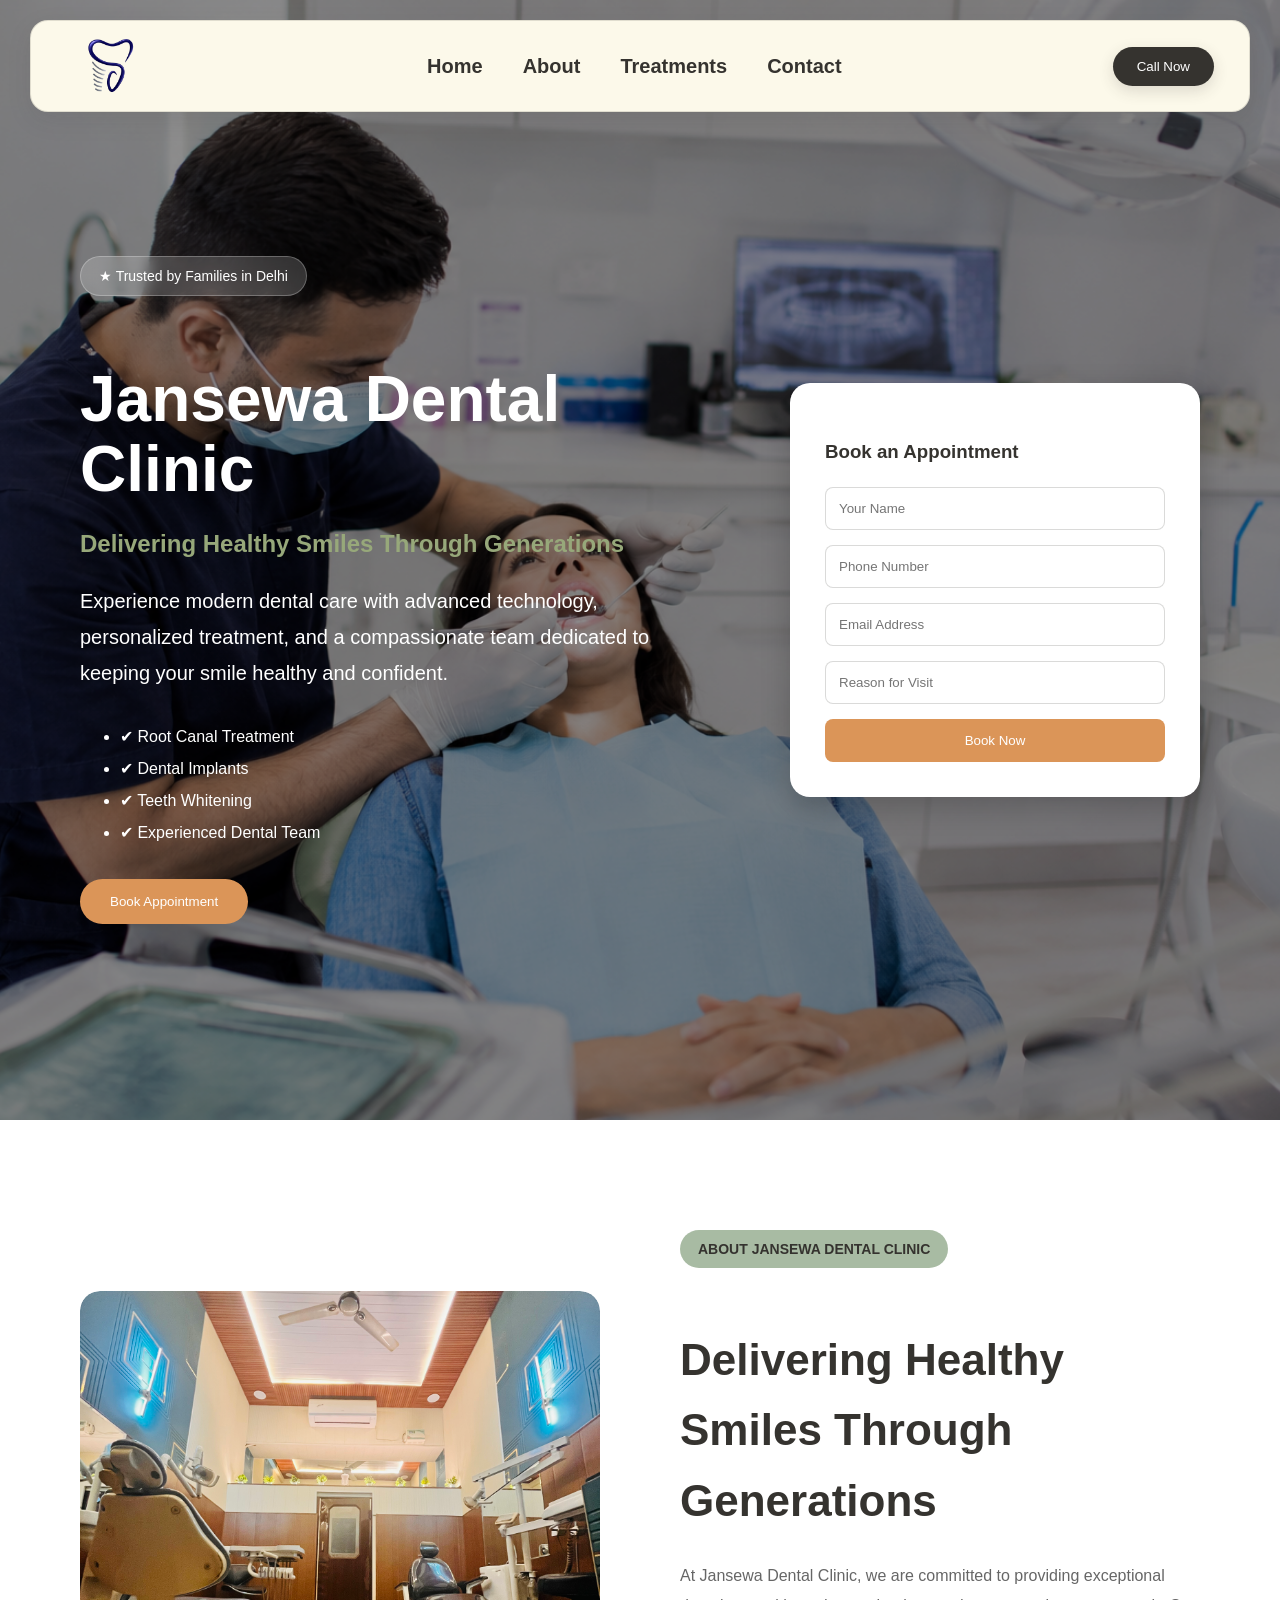
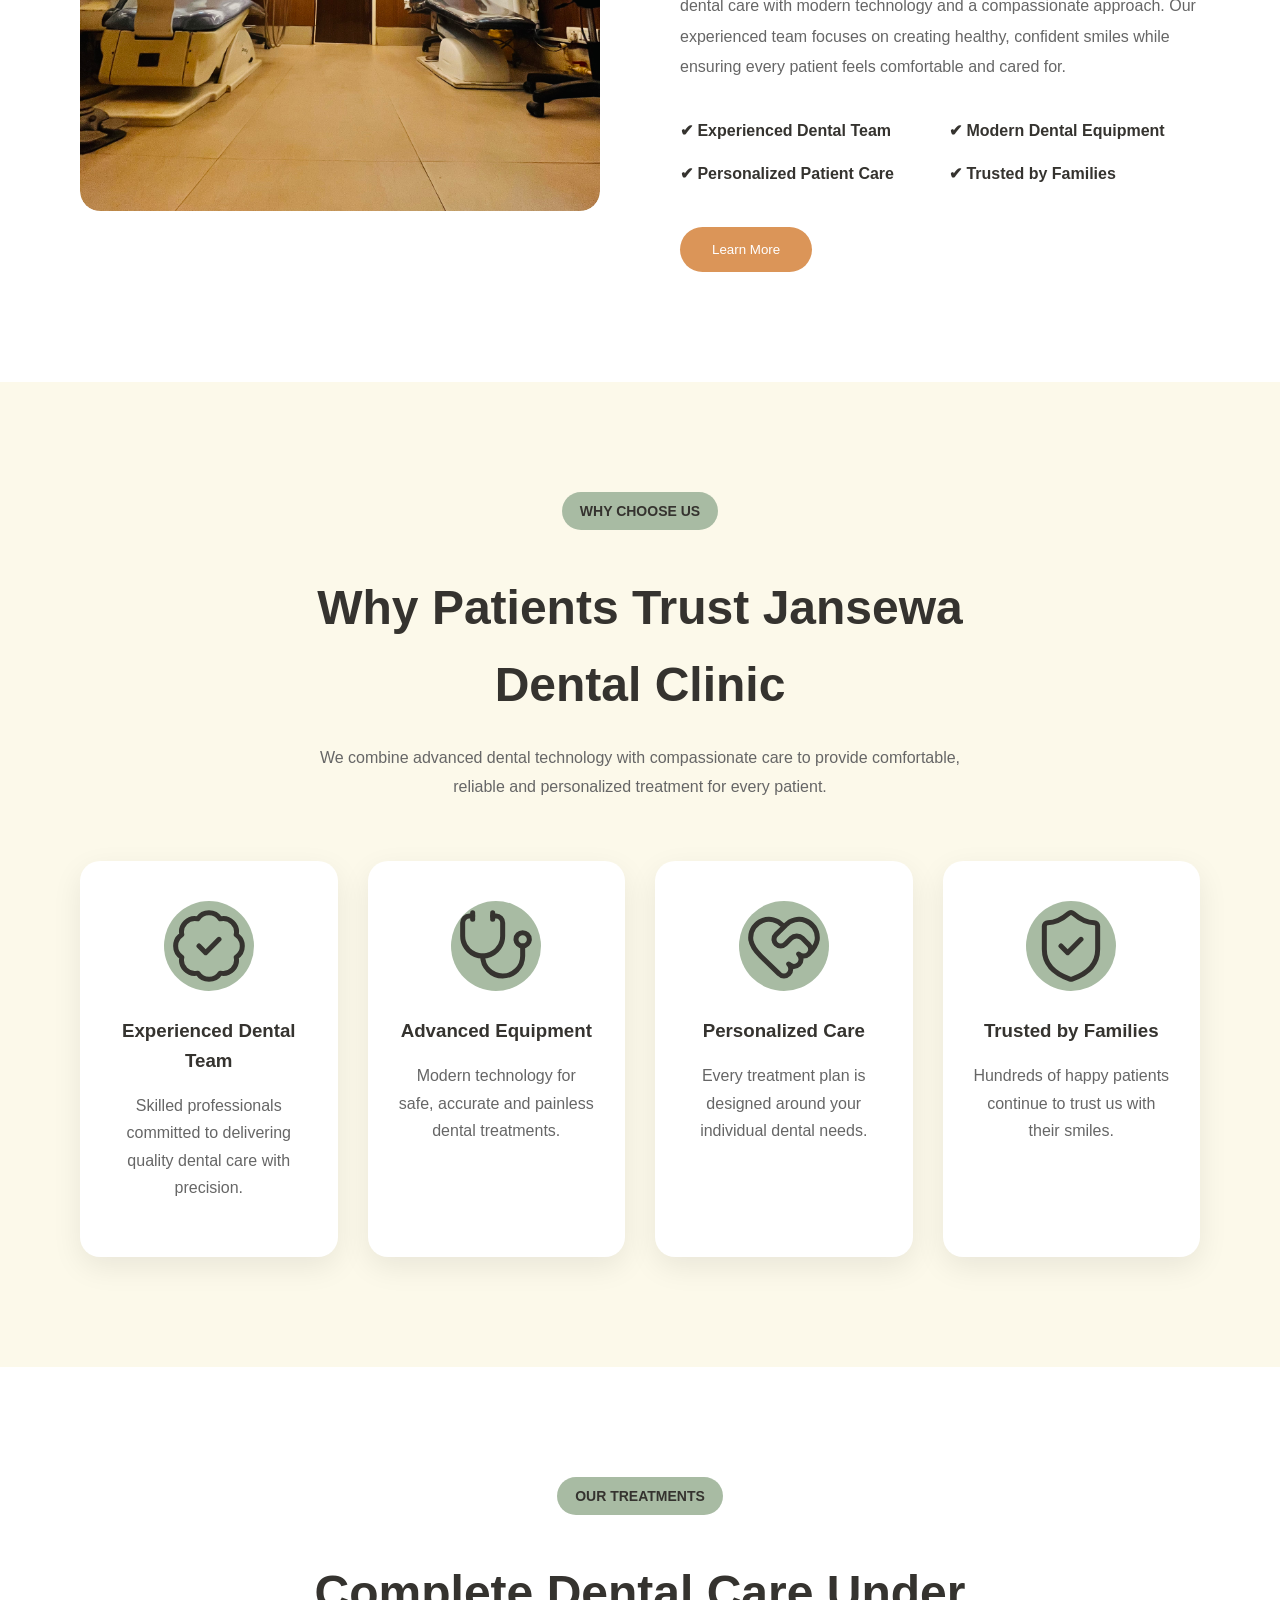
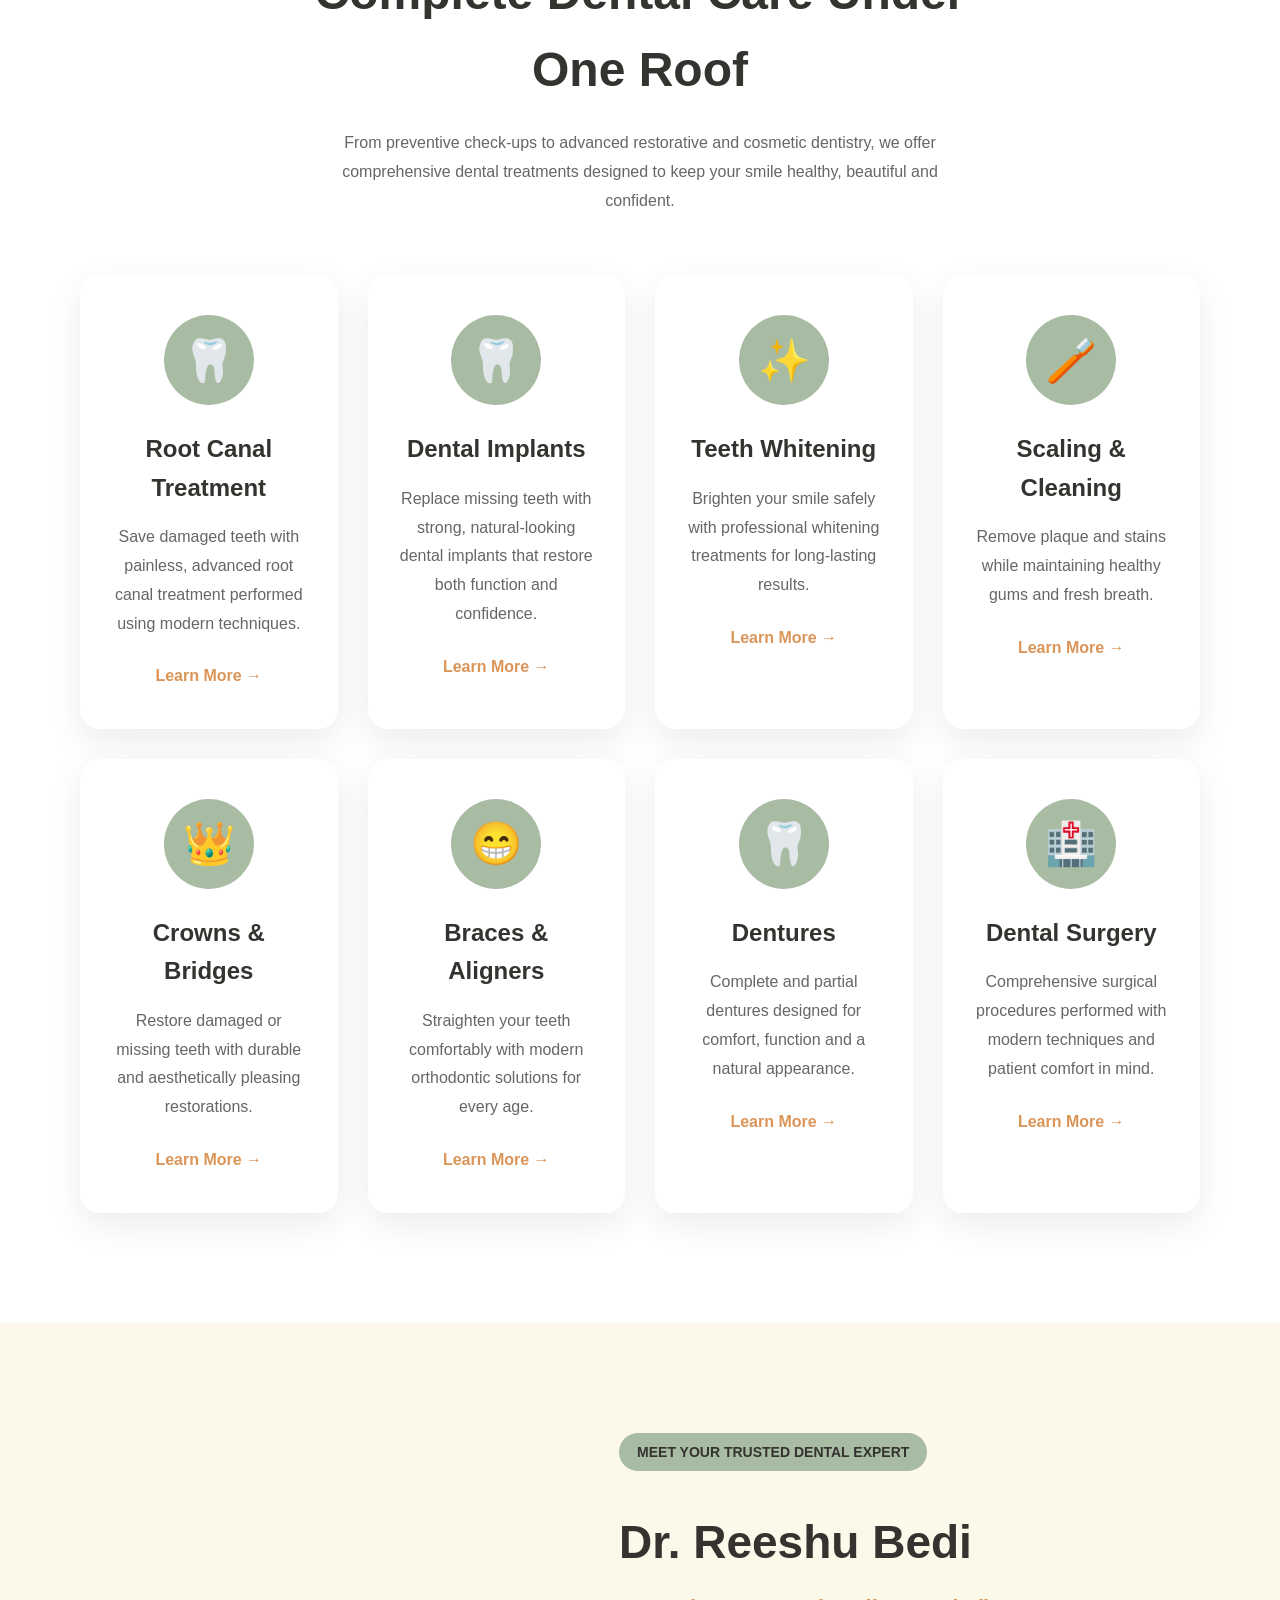
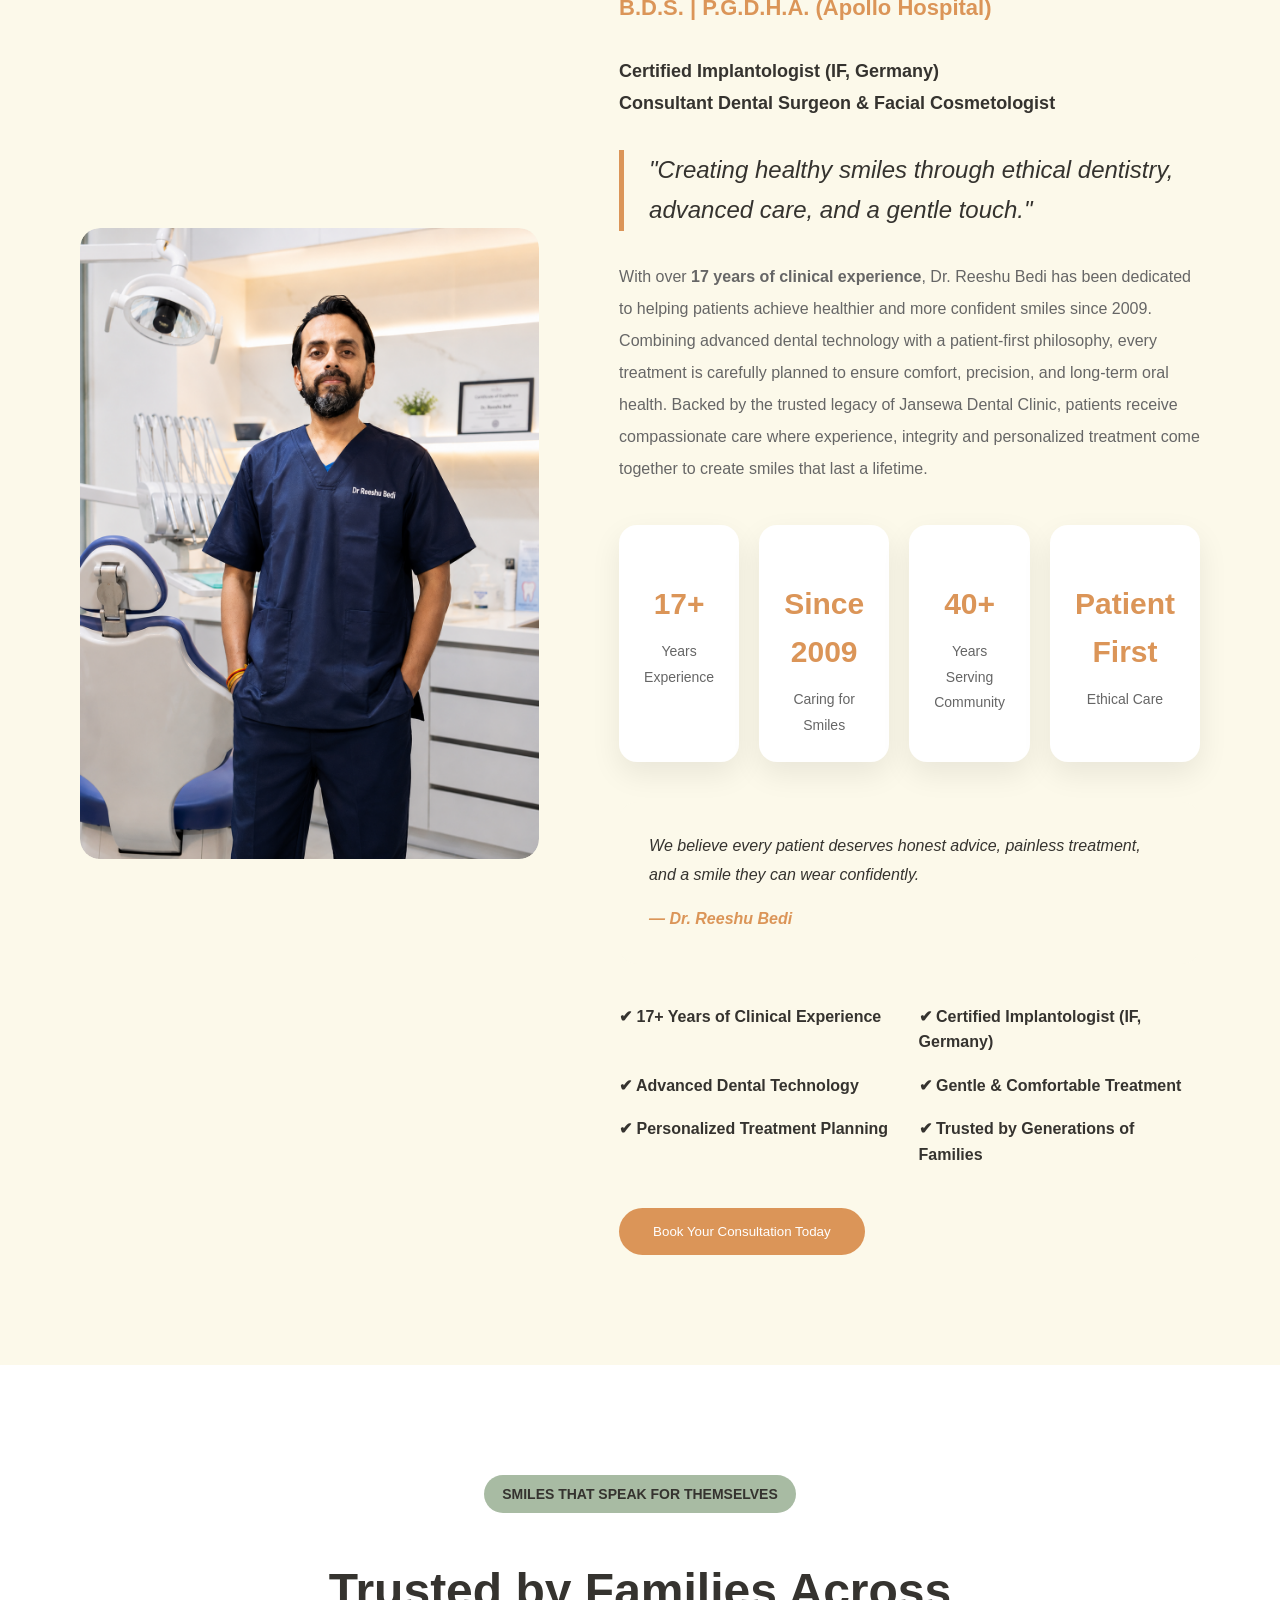
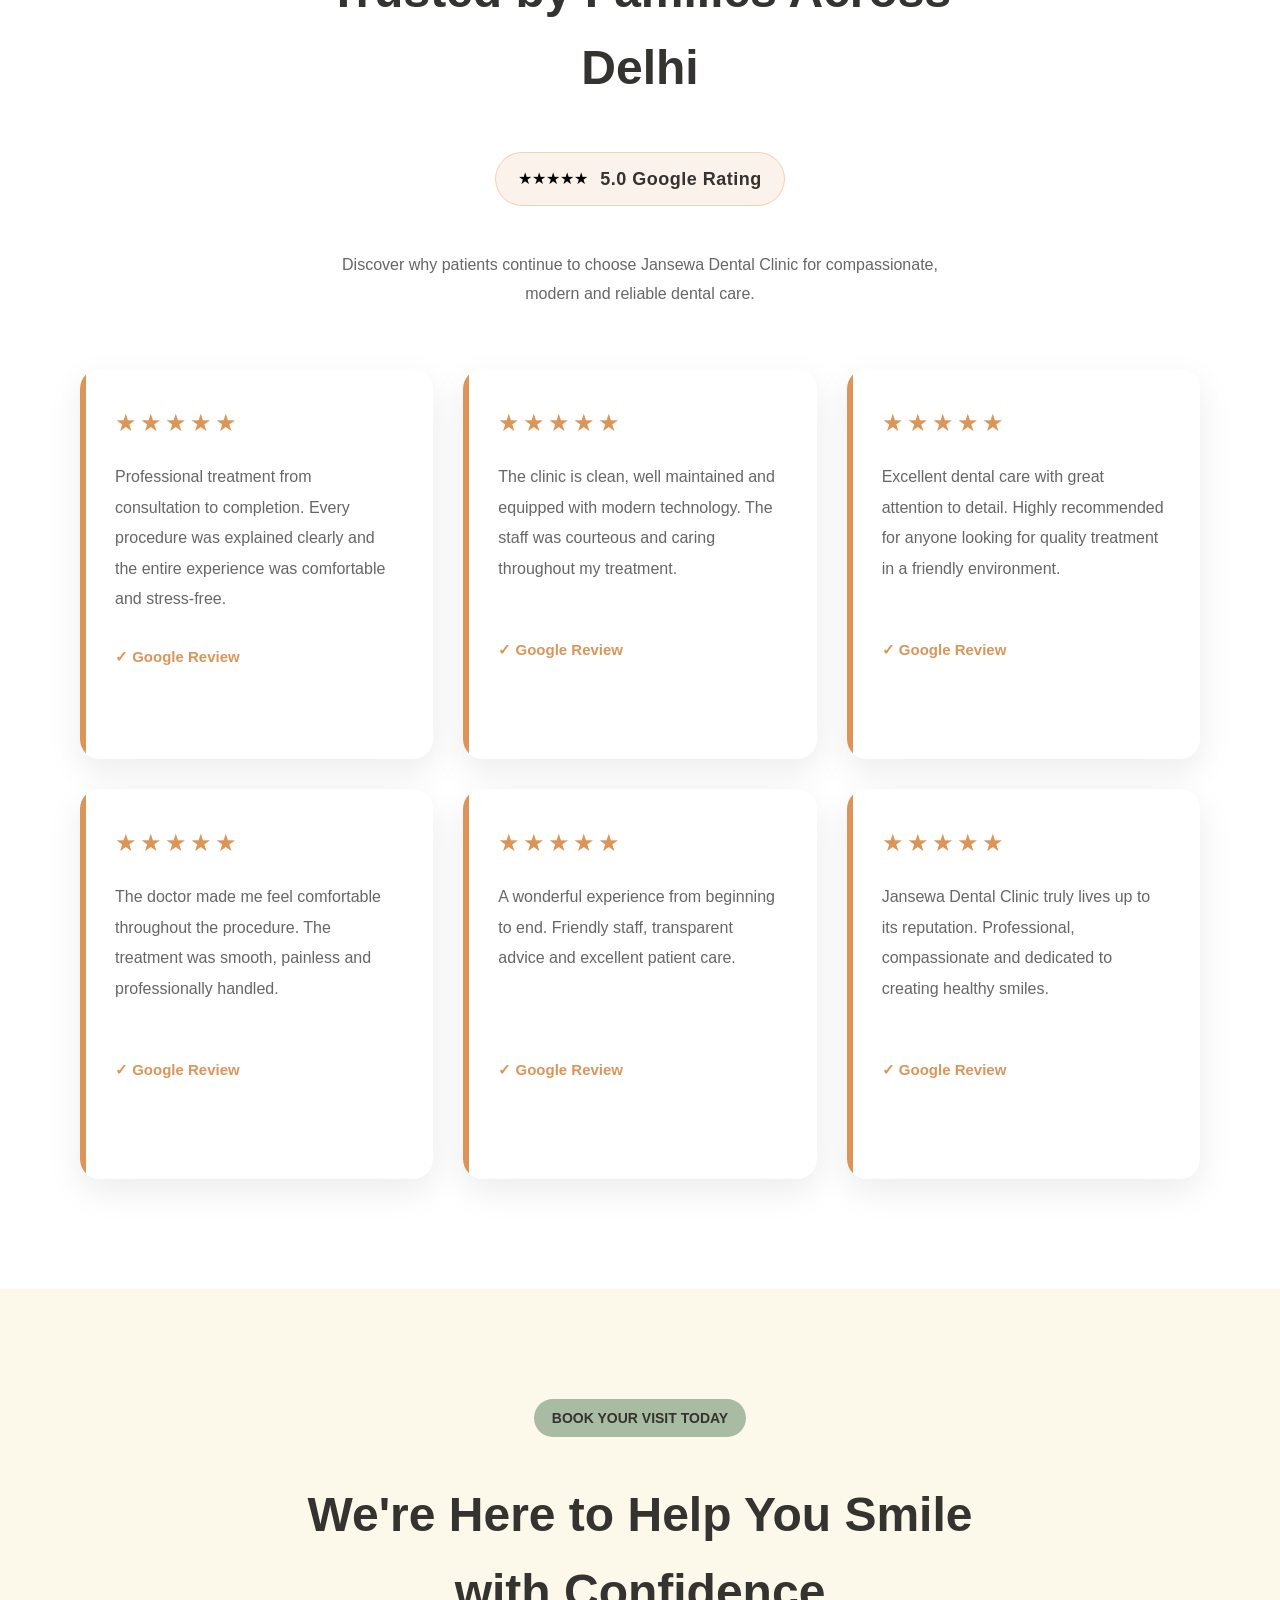
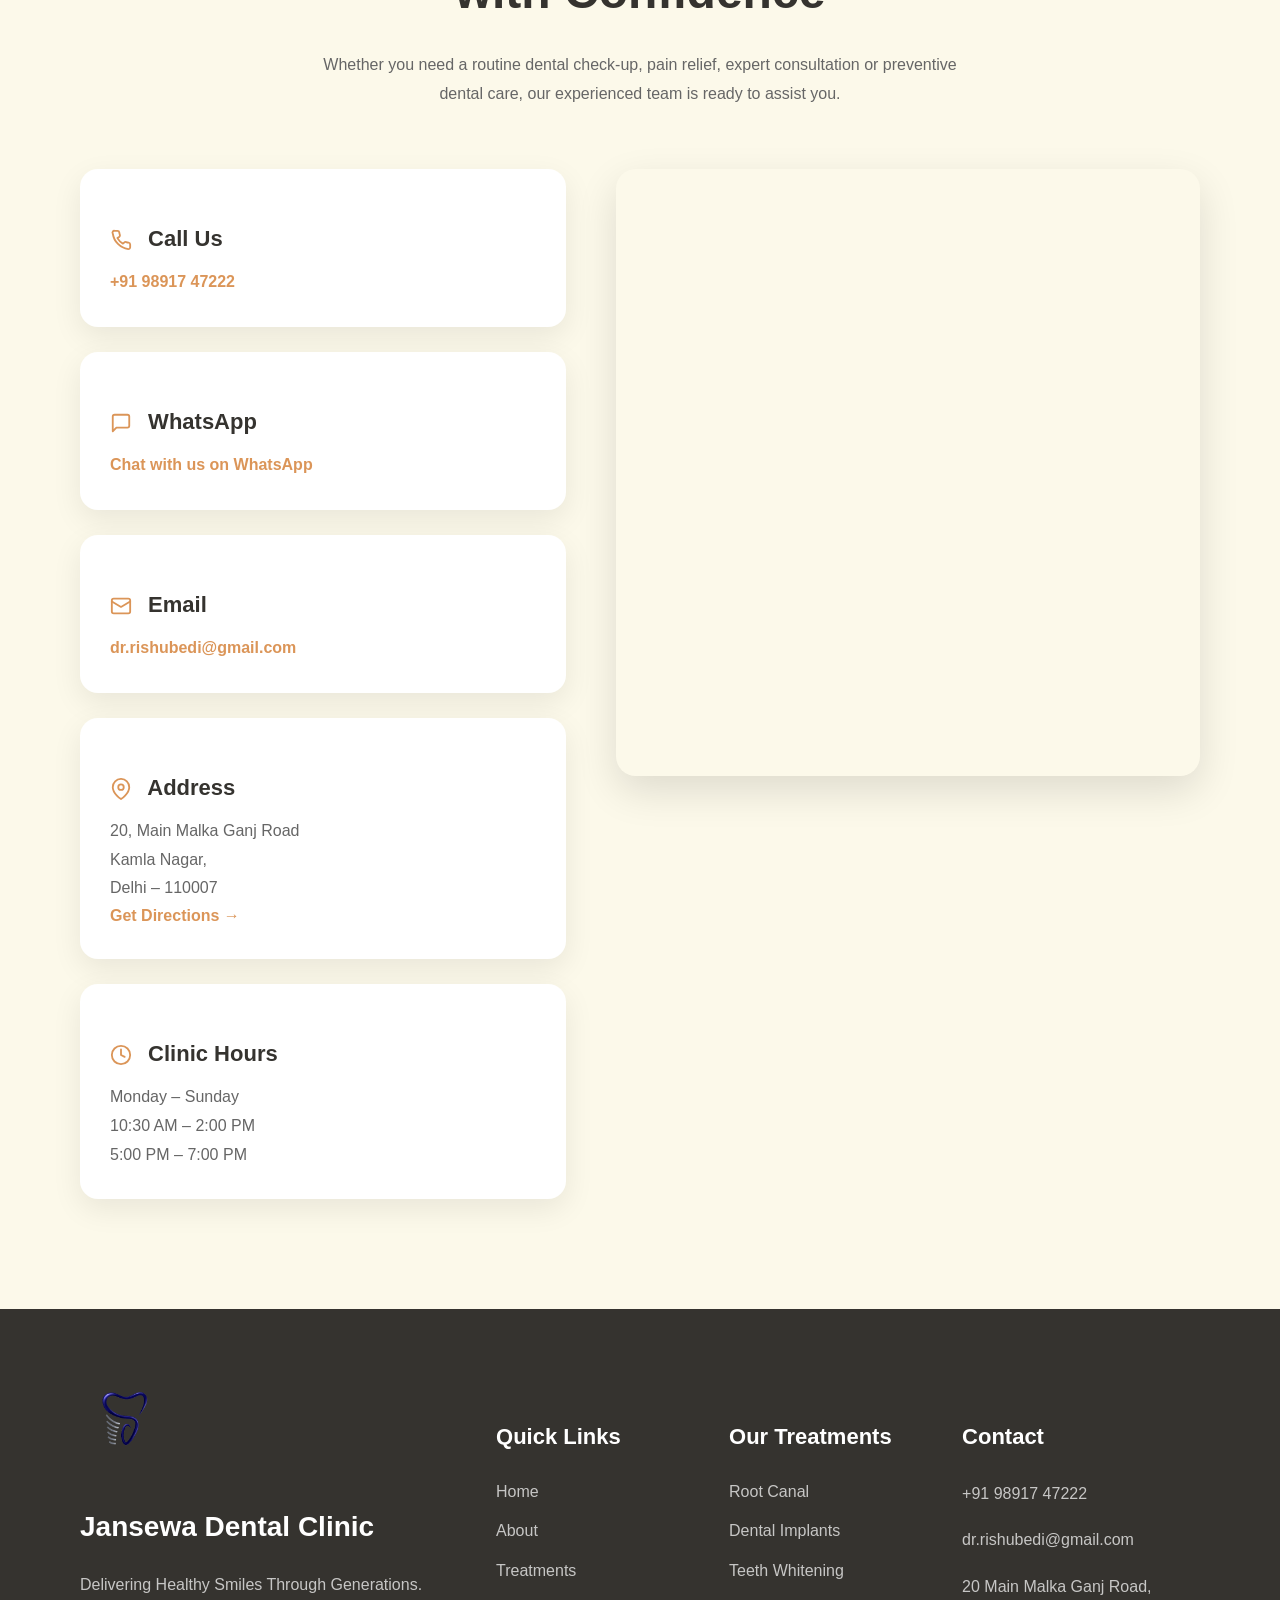
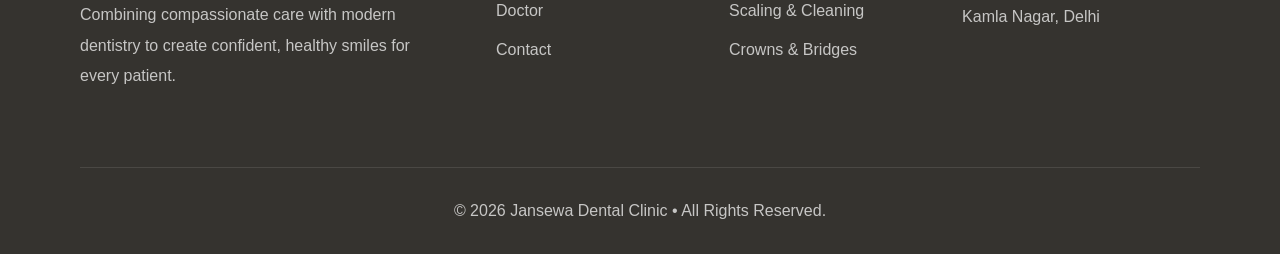
==== commit a3c4f7bf: "Complete appointment form" ====
--- a/index.html
+++ b/index.html
@@ -14,14 +14,14 @@
 
         <img src="images/logo.png" alt="Jansewa Dental Clinic Logo">
 
-        <div class="menu">
-            <a href="#">Home</a>
-            <a href="#">About</a>
-            <a href="#">Treatments</a>
-            <a href="#">Contact</a>
-        </div>
-
-        <button>Call Now</button>
+       <div class="menu">
+    <a href="index.html">Home</a>
+    <a href="about.html">About</a>
+    <a href="treatments.html">Treatments</a>
+    <a href="contact.html">Contact</a>
+    </div>
+
+        <button onclick="window.location.href='tel:+919891747222'">Call Now</button>
 
     </nav>
 
@@ -76,22 +76,62 @@
         <li>✔ Experienced Dental Team</li>
     </ul>
 
-    <button>Book Appointment</button>
-
-</div>
-        <div class="hero-form">
-
-            <h3>Book an Appointment</h3>
-
-            <input type="text" placeholder="Your Name">
-
-            <input type="tel" placeholder="Phone Number">
-
-            <input type="email" placeholder="Email Address">
-
-            <button>Book Now</button>
-
-        </div>
+    <button onclick="window.location.href='contact.html'">Book Appointment</button>
+
+</div>
+
+<div class="hero-form">
+
+    <h3>Book an Appointment</h3>
+    
+    <form action="send-appointment.php" method="POST">
+
+    <input
+        type="text"
+        name="name"
+        placeholder="Your Name"
+        required
+    >
+
+    <input
+        type="tel"
+        name="phone"
+        placeholder="Phone Number"
+        pattern="[0-9+\-\s()]{7,15}"
+        title="Please enter a valid phone number"
+        required
+    >
+
+    <input
+        type="email"
+        name="email"
+        placeholder="Email Address"
+        required
+    >
+
+    <input
+        type="text"
+        name="reason"
+        placeholder="Reason for Visit"
+        required
+    >
+
+    <!-- Honeypot anti-spam field -->
+    <input
+        type="text"
+        name="website"
+        tabindex="-1"
+        autocomplete="off"
+        style="display:none;"
+    >
+
+    <button type="submit">
+        Book Now
+    </button>
+
+</form>
+
+</div>
 
     </header>
 
@@ -169,7 +209,7 @@
 
         <div class="choose-card">
 
-            <div class="choose-icon"><svg xmlns="http://www.w3.org/2000/svg" width="80" height="80" viewBox="0 0 24 24" fill="none" stroke="#1b365d" stroke-width="1.5" stroke-linecap="round" stroke-linejoin="round" class="lucide lucide-badge-check-icon lucide-badge-check"><path d="M3.85 8.62a4 4 0 0 1 4.78-4.77 4 4 0 0 1 6.74 0 4 4 0 0 1 4.78 4.78 4 4 0 0 1 0 6.74 4 4 0 0 1-4.77 4.78 4 4 0 0 1-6.75 0 4 4 0 0 1-4.78-4.77 4 4 0 0 1 0-6.76Z"/><path d="m9 12 2 2 4-4"/>
+            <div class="choose-icon"><svg xmlns="http://www.w3.org/2000/svg" width="80" height="80" viewBox="0 0 24 24" fill="none" stroke="var(--primary)" stroke-width="1.5" stroke-linecap="round" stroke-linejoin="round" class="lucide lucide-badge-check-icon lucide-badge-check"><path d="M3.85 8.62a4 4 0 0 1 4.78-4.77 4 4 0 0 1 6.74 0 4 4 0 0 1 4.78 4.78 4 4 0 0 1 0 6.74 4 4 0 0 1-4.77 4.78 4 4 0 0 1-6.75 0 4 4 0 0 1-4.78-4.77 4 4 0 0 1 0-6.76Z"/><path d="m9 12 2 2 4-4"/>
             </svg>
             </div>
 
@@ -185,7 +225,7 @@
         <div class="choose-card">
 
             <div class="choose-icon">
-                <svg xmlns="http://www.w3.org/2000/svg" width="80" height="80" viewBox="0 0 24 24" fill="none" stroke="#1b365d" stroke-width="1.5" stroke-linecap="round" stroke-linejoin="round" class="lucide lucide-stethoscope-icon lucide-stethoscope"><path d="M11 2v2"/><path d="M5 2v2"/><path d="M5 3H4a2 2 0 0 0-2 2v4a6 6 0 0 0 12 0V5a2 2 0 0 0-2-2h-1"/><path d="M8 15a6 6 0 0 0 12 0v-3"/><circle cx="20" cy="10" r="2"/>
+                <svg xmlns="http://www.w3.org/2000/svg" width="80" height="80" viewBox="0 0 24 24" fill="none" stroke="var(--primary)" stroke-width="1.5" stroke-linecap="round" stroke-linejoin="round" class="lucide lucide-stethoscope-icon lucide-stethoscope"><path d="M11 2v2"/><path d="M5 2v2"/><path d="M5 3H4a2 2 0 0 0-2 2v4a6 6 0 0 0 12 0V5a2 2 0 0 0-2-2h-1"/><path d="M8 15a6 6 0 0 0 12 0v-3"/><circle cx="20" cy="10" r="2"/>
             </svg>
                 
             </div>
@@ -202,7 +242,7 @@
         <div class="choose-card">
 
             <div class="choose-icon">
-                <svg xmlns="http://www.w3.org/2000/svg" width="80" height="80" viewBox="0 0 24 24" fill="none" stroke="#1b365d" stroke-width="1.5" stroke-linecap="round" stroke-linejoin="round" class="lucide lucide-heart-handshake-icon lucide-heart-handshake"><path d="M19.414 14.414C21 12.828 22 11.5 22 9.5a5.5 5.5 0 0 0-9.591-3.676.6.6 0 0 1-.818.001A5.5 5.5 0 0 0 2 9.5c0 2.3 1.5 4 3 5.5l5.535 5.362a2 2 0 0 0 2.879.052 2.12 2.12 0 0 0-.004-3 2.124 2.124 0 1 0 3-3 2.124 2.124 0 0 0 3.004 0 2 2 0 0 0 0-2.828l-1.881-1.882a2.41 2.41 0 0 0-3.409 0l-1.71 1.71a2 2 0 0 1-2.828 0 2 2 0 0 1 0-2.828l2.823-2.762"/>
+                <svg xmlns="http://www.w3.org/2000/svg" width="80" height="80" viewBox="0 0 24 24" fill="none" stroke="var(--primary)" stroke-width="1.5" stroke-linecap="round" stroke-linejoin="round" class="lucide lucide-heart-handshake-icon lucide-heart-handshake"><path d="M19.414 14.414C21 12.828 22 11.5 22 9.5a5.5 5.5 0 0 0-9.591-3.676.6.6 0 0 1-.818.001A5.5 5.5 0 0 0 2 9.5c0 2.3 1.5 4 3 5.5l5.535 5.362a2 2 0 0 0 2.879.052 2.12 2.12 0 0 0-.004-3 2.124 2.124 0 1 0 3-3 2.124 2.124 0 0 0 3.004 0 2 2 0 0 0 0-2.828l-1.881-1.882a2.41 2.41 0 0 0-3.409 0l-1.71 1.71a2 2 0 0 1-2.828 0 2 2 0 0 1 0-2.828l2.823-2.762"/>
                 </svg>
             </div>
 
@@ -218,7 +258,7 @@
         <div class="choose-card">
 
             <div class="choose-icon">
-                <svg xmlns="http://www.w3.org/2000/svg" width="80" height="80" viewBox="0 0 24 24" fill="none" stroke="#1b365d" stroke-width="1.5" stroke-linecap="round" stroke-linejoin="round" class="lucide lucide-shield-check-icon lucide-shield-check"><path d="M20 13c0 5-3.5 7.5-7.66 8.95a1 1 0 0 1-.67-.01C7.5 20.5 4 18 4 13V6a1 1 0 0 1 1-1c2 0 4.5-1.2 6.24-2.72a1.17 1.17 0 0 1 1.52 0C14.51 3.81 17 5 19 5a1 1 0 0 1 1 1z"/><path d="m9 12 2 2 4-4"/>
+                <svg xmlns="http://www.w3.org/2000/svg" width="80" height="80" viewBox="0 0 24 24" fill="none" stroke="var(--primary)" stroke-width="1.5" stroke-linecap="round" stroke-linejoin="round" class="lucide lucide-shield-check-icon lucide-shield-check"><path d="M20 13c0 5-3.5 7.5-7.66 8.95a1 1 0 0 1-.67-.01C7.5 20.5 4 18 4 13V6a1 1 0 0 1 1-1c2 0 4.5-1.2 6.24-2.72a1.17 1.17 0 0 1 1.52 0C14.51 3.81 17 5 19 5a1 1 0 0 1 1 1z"/><path d="m9 12 2 2 4-4"/>
                 </svg>
             </div>
 
@@ -713,7 +753,7 @@
 
                 <h3>
 
-                    <svg xmlns="http://www.w3.org/2000/svg" width="22" height="22" viewBox="0 0 24 24" fill="none" stroke="#00a6b2" stroke-width="2" stroke-linecap="round" stroke-linejoin="round" style="vertical-align:middle;margin-right:10px;">
+                    <svg xmlns="http://www.w3.org/2000/svg" width="22" height="22" viewBox="0 0 24 24" fill="none" stroke="var(--clay)" stroke-width="2" stroke-linecap="round" stroke-linejoin="round" style="vertical-align:middle;margin-right:10px;">
                         <path d="M22 16.92v3a2 2 0 0 1-2.18 2A19.79 19.79 0 0 1 3.09 5.18 2 2 0 0 1 5.11 2h3a2 2 0 0 1 2 1.72c.12.9.33 1.77.63 2.6a2 2 0 0 1-.45 2.11L8.09 9.91a16 16 0 0 0 6 6l1.48-1.23a2 2 0 0 1 2.11-.45c.83.3 1.7.51 2.6.63A2 2 0 0 1 22 16.92z"/>
                     </svg>
 
@@ -735,7 +775,7 @@
 
                 <h3>
 
-                    <svg xmlns="http://www.w3.org/2000/svg" width="22" height="22" viewBox="0 0 24 24" fill="none" stroke="#00a6b2" stroke-width="2" stroke-linecap="round" stroke-linejoin="round" style="vertical-align:middle;margin-right:10px;">
+                    <svg xmlns="http://www.w3.org/2000/svg" width="22" height="22" viewBox="0 0 24 24" fill="none" stroke="var(--clay)" stroke-width="2" stroke-linecap="round" stroke-linejoin="round" style="vertical-align:middle;margin-right:10px;">
                         <path d="M21 15a2 2 0 0 1-2 2H7l-4 4V5a2 2 0 0 1 2-2h14a2 2 0 0 1 2 2z"/>
                     </svg>
 
@@ -761,7 +801,7 @@
 
                 <h3>
 
-                    <svg xmlns="http://www.w3.org/2000/svg" width="22" height="22" viewBox="0 0 24 24" fill="none" stroke="#00a6b2" stroke-width="2" stroke-linecap="round" stroke-linejoin="round" style="vertical-align:middle;margin-right:10px;">
+                    <svg xmlns="http://www.w3.org/2000/svg" width="22" height="22" viewBox="0 0 24 24" fill="none" stroke="var(--clay)" stroke-width="2" stroke-linecap="round" stroke-linejoin="round" style="vertical-align:middle;margin-right:10px;">
                         <rect x="2" y="4" width="20" height="16" rx="2"/>
                         <path d="M22 7L12 13 2 7"/>
                     </svg>
@@ -788,7 +828,7 @@
 
                 <h3>
 
-                    <svg xmlns="http://www.w3.org/2000/svg" width="22" height="22" viewBox="0 0 24 24" fill="none" stroke="#00a6b2" stroke-width="2" stroke-linecap="round" stroke-linejoin="round" style="vertical-align:middle;margin-right:10px;">
+                    <svg xmlns="http://www.w3.org/2000/svg" width="22" height="22" viewBox="0 0 24 24" fill="none" stroke="var(--clay)" stroke-width="2" stroke-linecap="round" stroke-linejoin="round" style="vertical-align:middle;margin-right:10px;">
                         <path d="M21 10c0 7-9 13-9 13S3 17 3 10a9 9 0 1 1 18 0z"/>
                         <circle cx="12" cy="10" r="3"/>
                     </svg>
@@ -819,7 +859,7 @@
 
                 <h3>
 
-                    <svg xmlns="http://www.w3.org/2000/svg" width="22" height="22" viewBox="0 0 24 24" fill="none" stroke="#00a6b2" stroke-width="2" stroke-linecap="round" stroke-linejoin="round" style="vertical-align:middle;margin-right:10px;">
+                    <svg xmlns="http://www.w3.org/2000/svg" width="22" height="22" viewBox="0 0 24 24" fill="none" stroke="var(--clay)" stroke-width="2" stroke-linecap="round" stroke-linejoin="round" style="vertical-align:middle;margin-right:10px;">
                         <circle cx="12" cy="12" r="10"/>
                         <path d="M12 6v6l4 2"/>
                     </svg>
--- a/style.css
+++ b/style.css
@@ -2,9 +2,10 @@
 
 :root{
     --primary:#35332F;
-    --sage:#A8B5A0;
-    --brown:#B79A7A;
-    --ivory:#F7F3EA;
+    --clay:#DB9558;
+    --sage:#97A87A;
+    --sage-light:#A8BBA3;
+    --ivory:#FCF9EA;
     --offwhite:#FCFCFA;
     --white:#FFFFFF;
     --text:#666666;
@@ -14,7 +15,7 @@
 
 body{
     margin:0;
-    background:#f5f7fa;
+    background:var(--offwhite);
     font-family: "Inter", sans-serif;
     line-height:1.6;
     scroll-behavior: smooth;
@@ -23,47 +24,33 @@
 /* ================= NAVIGATION ================= */
 
 nav{
-
     position:fixed;
-
     top:20px;
-
     left:30px;
-
     right:30px;
-
     z-index:1000;
 
     display:flex;
-
     justify-content:space-between;
-
     align-items:center;
 
     padding:15px 35px;
 
-    background:rgba(255,255,255,.15);
-
-    backdrop-filter:blur(12px);
-
-    -webkit-backdrop-filter:blur(12px);
-
-    border:1px solid rgba(255,255,255,.25);
-
+    background:var(--ivory);
+    border:1px solid rgba(53,51,47,.14);
     border-radius:18px;
 
+    box-shadow:0 8px 25px rgba(53,51,47,.10);
+
     transition:.35s;
 }
 
+
 nav.scrolled{
 
-    background:rgba(255,255,255,.97);
-
-    box-shadow:0 10px 30px rgba(0,0,0,.15);
-
-    backdrop-filter:blur(18px);
-
-    -webkit-backdrop-filter:blur(18px);
+    background:var(--offwhite);
+
+    box-shadow:0 10px 30px rgba(53,51,47,.14);
 
 }
 
@@ -80,14 +67,13 @@
     gap:40px;
 
 }
-
 nav a{
 
     text-decoration:none;
 
-    color:#35332F;
-
-    font-weight:bold;
+    color:var(--primary);
+
+    font-weight:600;
 
     font-size:20px;
 
@@ -96,14 +82,14 @@
 }
 
 nav a:hover{
-
-    color:#B79A7A;
-
-}
+    color:var(--clay);
+    transform:translateY(-1px);
+}
+
 
 nav button{
 
-    background:#35332F;
+    background:var(--primary);
 
     color:white;
 
@@ -115,7 +101,7 @@
 
     cursor:pointer;
 
-    box-shadow:0 5px 15px rgba(53,51,47,.25);
+    box-shadow:0 5px 15px rgba(53,51,47,.16);
 
     transition:.3s;
 
@@ -123,9 +109,9 @@
 
 nav button:hover{
 
-    background:#A8B5A0;
-
-    color:#35332F;
+    background:var(--clay);
+
+    color:var(--primary);
 
     transform:translateY(-2px);
 
@@ -248,11 +234,10 @@
 
 .hero-content h2{
 
-    color:#7de4ef;
+    color:var(--sage);
 
     margin-bottom:20px;
 }
-
 .hero-content p{
 
     font-size:20px;
@@ -273,7 +258,7 @@
 
 .hero-content button{
 
-    background:#00a6b2;
+    background:var(--clay);
 
     color:white;
 
@@ -290,7 +275,7 @@
 
 .hero-content button:hover{
 
-    background:#1b365d;
+    background:var(--sage-light);
 
     transform:translateY(-3px);
 
@@ -315,9 +300,10 @@
 
 .hero-form h3{
 
-    color:#1b365d;
+    color:var(--primary);
 
     margin-bottom:20px;
+
 }
 
 .hero-form input{
@@ -328,7 +314,7 @@
 
     margin-bottom:15px;
 
-    border:1px solid #ccc;
+    border:1px solid rgba(53,51,47,.18);
 
     border-radius:8px;
 
@@ -339,9 +325,9 @@
 
     outline:none;
 
-    border-color:#00a6b2;
-
-    box-shadow:0 0 0 3px rgba(0,166,178,.15);
+    border-color:var(--clay);
+
+    box-shadow:0 0 0 3px rgba(219,149,88,.15);
 
 }
 
@@ -349,7 +335,7 @@
 
     width:100%;
 
-    background:#00a6b2;
+    background:var(--clay);
 
     color:white;
 
@@ -376,7 +362,7 @@
 
     text-align:center;
 
-    color:#1b365d;
+    color:var(--primary);
 
     margin-bottom:40px;
 }
@@ -429,19 +415,18 @@
     justify-content:center;
     align-items:center;
 
-    background:#f2fcfd;
+    background:var(--sage-light);
 
     border-radius:50%;
 
     font-size:42px;
 
-    color:#00a6b2;
+    color:var(--primary);
 
     transition:.35s;
 
 }
 
-
 .treatment-card:hover .treatment-icon{
 
     transform:scale(1.15);
@@ -451,7 +436,7 @@
 
 .treatment-card h3{
 
-    color:#1b365d;
+    color:var(--primary);
 
     margin-bottom:15px;
 
@@ -461,7 +446,7 @@
 
 .treatment-card p{
 
-    color:#666;
+    color:var(--text);
 
     line-height:1.8;
 
@@ -473,7 +458,7 @@
 
     text-decoration:none;
 
-    color:#00a6b2;
+    color:var(--clay);
 
     font-weight:bold;
 
@@ -483,7 +468,7 @@
 
 .treatment-card:hover a{
 
-    color:#1b365d;
+    color:var(--clay);
 
 }
 
@@ -501,10 +486,9 @@
 
     padding:110px 80px;
 
-    background:#f7fbfd;
-
-}
-
+    background:var(--ivory);
+
+}
 .doctor-image{
 
     overflow:hidden;
@@ -529,7 +513,7 @@
 
     font-size:46px;
 
-    color:#1b365d;
+    color:var(--primary);
 
     margin:15px 0 5px;
 
@@ -537,7 +521,7 @@
 
 .doctor-content button{
 
-    background:#00a6b2;
+    background:var(--clay);
 
     color:white;
 
@@ -555,7 +539,7 @@
 
 .doctor-content button:hover{
 
-    background:#1b365d;
+    background:var(--clay);
 
 }
 
@@ -563,7 +547,7 @@
 
 .doctor-content h4{
 
-    color:#00a6b2;
+    color:var(--clay);
 
     font-size:22px;
 
@@ -573,7 +557,7 @@
 
 .doctor-content h5{
 
-    color:#1b365d;
+    color:var(--primary);
 
     font-size:18px;
 
@@ -591,9 +575,9 @@
 
     padding-left:25px;
 
-    border-left:5px solid #00a6b2;
-
-    color:#1b365d;
+    border-left:5px solid var(--clay);
+
+    color:var(--primary);
 
     font-size:24px;
 
@@ -605,7 +589,7 @@
 
 .doctor-content p{
 
-    color:#666;
+    color:var(--text);
 
     line-height:2;
 
@@ -649,7 +633,7 @@
 
 .stat-box h3{
 
-    color:#00a6b2;
+    color:var(--clay);
 
     font-size:30px;
 
@@ -659,7 +643,7 @@
 
 .stat-box span{
 
-    color:#666;
+    color:var(--text);
 
     font-size:14px;
 
@@ -667,7 +651,7 @@
 
 .doctor-quote{
 
-    background:#f7fbfd;
+    background:var(--ivory);
 
     padding:30px;
 
@@ -677,7 +661,7 @@
 
     line-height:1.8;
 
-    color:#1b365d;
+    color:var(--primary);
 
     font-style:italic;
 
@@ -689,8 +673,7 @@
 
     margin-top:15px;
 
-    color:#00a6b2;
-
+    color:var(--clay);
 }
 
 .doctor-points{
@@ -705,7 +688,7 @@
 
     font-weight:600;
 
-    color:#1b365d;
+    color:var(--primary);
 
 }
 
@@ -748,16 +731,15 @@
     transition:.5s;
 
 }
-
 .section-tag{
 
     display:inline-block;
 
     padding:8px 18px;
 
-    background:#eaf9fb;
-
-    color:#00a6b2;
+    background:var(--sage-light);
+
+    color:var(--primary);
 
     border-radius:30px;
 
@@ -779,7 +761,7 @@
 
     font-size:44px;
 
-    color:#1b365d;
+    color:var(--primary);
 
     margin-bottom:25px;
 
@@ -787,7 +769,7 @@
 
 .about-content p{
 
-    color:#666;
+    color:var(--text);
 
     line-height:1.9;
 
@@ -807,13 +789,11 @@
 
     font-weight:600;
 
-    color:#1b365d;
-
-}
-
+    color:var(--primary);
+}
 .about-content button{
 
-    background:#00a6b2;
+    background:var(--clay);
 
     color:white;
 
@@ -831,7 +811,7 @@
 
 .about-content button:hover{
 
-    background:#1b365d;
+    background:var(--clay);
 
 }
 
@@ -841,7 +821,7 @@
 
     padding:110px 80px;
 
-    background:#f7fbfd;
+    background:var(--ivory);
 
 }
 
@@ -859,7 +839,7 @@
 
     font-size:42px;
 
-    color:#1b365d;
+    color:var(--primary);
 
     margin:20px 0;
 
@@ -867,7 +847,7 @@
 
 .section-heading p{
 
-    color:#666;
+    color:var(--text);
 
     line-height:1.8;
 
@@ -904,7 +884,6 @@
     transform:translateY(-10px);
 
 }
-
 .choose-icon{
 
     width:90px;
@@ -919,7 +898,7 @@
 
     align-items:center;
 
-    background:#f2fcfd;
+    background:var(--sage-light);
 
     border-radius:50%;
 
@@ -935,7 +914,7 @@
 
 .choose-card h3{
 
-    color:#1b365d;
+    color:var(--primary);
 
     margin-bottom:15px;
 
@@ -943,7 +922,7 @@
 
 .choose-card p{
 
-    color:#666;
+    color:var(--text);
 
     line-height:1.7;
 
@@ -978,11 +957,11 @@
 
     padding:12px 22px;
 
-    background:#fff7e6;
+    background:rgba(219,149,88,.12);
 
     border-radius:50px;
 
-    border:1px solid #ffe39b;
+    border:1px solid rgba(219,149,88,.35);
 
     margin:25px auto;
 
@@ -990,7 +969,7 @@
 
 .google-rating span{
 
-    color:#1b365d;
+    color:var(--primary);
 
     font-size:18px;
 
@@ -1022,7 +1001,7 @@
 
 .testimonial-card{
 
-    background:#ffffff;
+    background:var(--white);
 
     padding:35px;
 
@@ -1062,7 +1041,7 @@
 
     height:100%;
 
-    background:#00a6b2;
+    background:var(--clay);
 
 }
 
@@ -1070,7 +1049,7 @@
 
     font-size:24px;
 
-    color:#f5b301;
+    color:var(--clay);
 
     margin-bottom:20px;
 
@@ -1080,7 +1059,7 @@
 
 .testimonial-card p{
 
-    color:#666;
+    color:var(--text);
 
     line-height:1.9;
 
@@ -1094,7 +1073,7 @@
 
     display:inline-block;
 
-    color:#00a6b2;
+    color:var(--clay);
 
     font-weight:bold;
 
@@ -1108,7 +1087,7 @@
 
     padding:110px 80px;
 
-    background:#f7fbfd;
+    background:var(--ivory);
 
 }
 
@@ -1156,7 +1135,7 @@
 
 .contact-box h3{
 
-    color:#1b365d;
+    color:var(--primary);
 
     margin-bottom:12px;
 
@@ -1166,7 +1145,7 @@
 
 .contact-box p{
 
-    color:#666;
+    color:var(--text);
 
     line-height:1.8;
 
@@ -1198,7 +1177,7 @@
 
 .contact-box a{
 
-    color:#00a6b2;
+    color:var(--clay);
 
     text-decoration:none;
 
@@ -1210,7 +1189,7 @@
 
 .contact-box a:hover{
 
-    color:#1b365d;
+    color:var(--clay);
 
 }
 
@@ -1218,7 +1197,7 @@
 
 .footer{
 
-    background:#0f223d;
+    background:var(--primary);
 
     color:white;
 
@@ -1254,7 +1233,7 @@
 
 .footer-about p{
 
-    color:#cfd7e2;
+    color:rgba(255,255,255,.72);
 
     line-height:1.9;
 
@@ -1279,7 +1258,7 @@
 
 .footer-links a{
 
-    color:#cfd7e2;
+    color:rgba(255,255,255,.72);
 
     text-decoration:none;
 
@@ -1291,13 +1270,13 @@
 
 .footer-links a:hover{
 
-    color:#00a6b2;
+    color:var(--clay);
 
 }
 
 .footer-contact p{
 
-    color:#cfd7e2;
+    color:rgba(255,255,255,.72);
 
     line-height:1.9;
 
@@ -1313,7 +1292,7 @@
 
     text-align:center;
 
-    color:#9ca8b8;
+    color:rgba(255,255,255,.72);
 
 }
 
@@ -1358,7 +1337,7 @@
 
     inset:0;
 
-    background:rgba(15,34,61,.68);
+    background:rgba(53,51,47,.68)
 
 }
 
@@ -1380,7 +1359,7 @@
 
     background:rgba(255,255,255,.15);
 
-    color:#7de4ef;
+    color:var(--clay);
 
     border:1px solid rgba(255,255,255,.25);
 
@@ -1408,7 +1387,7 @@
 
     line-height:1.8;
 
-    color:#eef5f8;
+    color:rgba(255,255,255,.88);
 
 }
 
@@ -1467,7 +1446,7 @@
 
     line-height:1.2;
 
-    color:#1b365d;
+    color:var(--primary);
 
     margin:20px 0 25px;
 
@@ -1476,7 +1455,7 @@
 
 .about-story-content p{
 
-    color:#666;
+    color:var(--text);
 
     line-height:1.9;
 
@@ -1484,14 +1463,13 @@
 
 }
 
-
 /* ================= OUR JOURNEY ================= */
 
 .about-journey{
 
     padding:110px 80px;
 
-    background:#f7fbfd;
+    background:var(--ivory);
 
 }
 
@@ -1553,9 +1531,9 @@
 
     border-radius:30px;
 
-    background:#eaf9fb;
-
-    color:#00a6b2;
+    background:var(--sage-light);
+
+    color:var(--primary);
 
     font-size:20px;
 
@@ -1566,7 +1544,7 @@
 
 .journey-card h3{
 
-    color:#1b365d;
+    color:var(--primary);
 
     font-size:24px;
 
@@ -1577,7 +1555,7 @@
 
 .journey-card p{
 
-    color:#666;
+    color:var(--text);
 
     line-height:1.8;
 
@@ -1610,7 +1588,7 @@
 
 .philosophy-card{
 
-    background:#ffffff;
+    background:var(--white);
 
     border-radius:20px;
 
@@ -1648,7 +1626,7 @@
 
     justify-content:center;
 
-    background:#f2fcfd;
+    background:var(--sage-light);
 
     border-radius:50%;
 
@@ -1657,7 +1635,7 @@
 
 .philosophy-card h3{
 
-    color:#1b365d;
+    color:var(--primary);
 
     font-size:22px;
 
@@ -1668,7 +1646,7 @@
 
 .philosophy-card p{
 
-    color:#666;
+    color:var(--text);
 
     line-height:1.8;
 
@@ -1691,7 +1669,7 @@
 
     padding:110px 80px;
 
-    background:#f7fbfd;
+    background:var(--ivory);
 
 }
 
@@ -1726,16 +1704,15 @@
 
     font-size:44px;
 
-    color:#1b365d;
+    color:var(--primary);
 
     margin:20px 0 10px;
 
 }
 
-
 .about-doctor-content h4{
 
-    color:#00a6b2;
+    color:var(--clay);
 
     font-size:20px;
 
@@ -1746,7 +1723,7 @@
 
 .about-doctor-content h5{
 
-    color:#555;
+    color:var(--text);
 
     font-size:16px;
 
@@ -1759,7 +1736,7 @@
 
 .about-doctor-content p{
 
-    color:#666;
+    color:var(--text);
 
     line-height:1.9;
 
@@ -1770,7 +1747,7 @@
 
 .about-doctor-content button{
 
-    background:#00a6b2;
+    background:var(--clay);
 
     color:white;
 
@@ -1789,7 +1766,7 @@
 
 .about-doctor-content button:hover{
 
-    background:#1b365d;
+    background:var(--clay);
 
     transform:translateY(-2px);
 
@@ -1802,7 +1779,7 @@
 
     padding:100px 80px;
 
-    background:#1b365d;
+    background:var(--primary);
 
     text-align:center;
 
@@ -1822,7 +1799,7 @@
 
     background:rgba(255,255,255,.12);
 
-    color:#7de4ef;
+    color:var(--clay);
 
     border:1px solid rgba(255,255,255,.2);
 
@@ -1842,7 +1819,7 @@
 
 .about-cta p{
 
-    color:#dce6ef;
+    color:rgba(255,255,255,.88);
 
     font-size:18px;
 
@@ -1868,7 +1845,7 @@
 
 .about-cta-buttons button{
 
-    background:#00a6b2;
+    background:var(--clay);
 
     color:white;
 
@@ -1888,12 +1865,11 @@
 
 }
 
-
 .about-cta-buttons button:hover{
 
     background:white;
 
-    color:#1b365d;
+    color:var(--primary);
 
     transform:translateY(-2px);
 
@@ -1904,14 +1880,14 @@
 
     background:white;
 
-    color:#1b365d;
+    color:var(--primary);
 
 }
 
 
 .about-cta-buttons .cta-secondary:hover{
 
-    background:#00a6b2;
+    background:var(--clay);
 
     color:white;
 
@@ -1969,12 +1945,11 @@
 
 }
 
-
 .treatments-page-content .section-tag{
 
     background:rgba(255,255,255,.15);
 
-    color:#7de4ef;
+    color:var(--clay);
 
     border:1px solid rgba(255,255,255,.25);
 
@@ -1994,7 +1969,7 @@
 
 .treatments-page-content h1 span{
 
-    color:#7de4ef;
+    color:var(--sage);
 
 }
 
@@ -2009,7 +1984,7 @@
 
     line-height:1.8;
 
-    color:#eef5f8;
+    color:rgba(255,255,255,.88);
 
 }
 
@@ -2029,7 +2004,7 @@
 
 .treatments-hero-buttons button{
 
-    background:#00a6b2;
+    background:var(--clay);
 
     color:white;
 
@@ -2054,7 +2029,7 @@
 
     background:white;
 
-    color:#1b365d;
+    color:var(--primary);
 
     transform:translateY(-2px);
 
@@ -2065,14 +2040,14 @@
 
     background:white;
 
-    color:#1b365d;
+    color:var(--primary);
 
 }
 
 
 .treatments-hero-buttons .hero-secondary:hover{
 
-    background:#00a6b2;
+    background:var(--clay);
 
     color:white;
 
@@ -2094,10 +2069,9 @@
 
     padding:110px 80px;
 
-    background:#F7F3EA;
-
-}
-
+    background:var(--ivory);
+
+}
 
 .aligners-image{
 
@@ -2128,7 +2102,7 @@
 
     justify-content:center;
 
-    background:#FCFCFA;
+    background:var(--offwhite);
 
     border-radius:28px;
 
@@ -2151,9 +2125,9 @@
 
     justify-content:center;
 
-    background:#ffffff;
-
-    border:1px solid #d9dfd6;
+    background:var(--white);
+
+    border:1px solid rgba(53,51,47,.12);
 
     border-radius:50%;
 
@@ -2161,7 +2135,6 @@
 
 }
 
-
 .scan-label{
 
     margin-top:22px;
@@ -2170,9 +2143,9 @@
 
     border-radius:30px;
 
-    background:#edf2eb;
-
-    color:#6d8067;
+    background:var(--sage-light);
+
+    color:var(--primary);
 
     font-size:13px;
 
@@ -2209,7 +2182,7 @@
 
     height:55px;
 
-    border:2px solid #b9c8b4;
+    border:2px solid rgba(151,168,122,.45);
 
     background:rgba(168,181,160,.12);
 
@@ -2247,7 +2220,7 @@
 
     line-height:1.15;
 
-    color:#35332F;
+    color:var(--primary);
 
     margin:20px 0;
 
@@ -2266,7 +2239,7 @@
 
     margin-top:18px;
 
-    background:#B79A7A;
+    background:var(--clay);
 
     border-radius:10px;
 
@@ -2275,7 +2248,7 @@
 
 .aligners-intro{
 
-    color:#666;
+    color:var(--text);
 
     font-size:18px;
 
@@ -2322,7 +2295,7 @@
 
     justify-content:center;
 
-    background:#ffffff;
+    background:var(--white);
 
     border-radius:14px;
 
@@ -2333,7 +2306,7 @@
 
 .aligners-feature h3{
 
-    color:#35332F;
+    color:var(--primary);
 
     font-size:20px;
 
@@ -2341,10 +2314,9 @@
 
 }
 
-
 .aligners-feature p{
 
-    color:#666;
+    color:var(--text);
 
     line-height:1.7;
 
@@ -2352,12 +2324,11 @@
 
 }
 
-
 .aligners-button{
 
-    background:#35332F;
-
-    color:#ffffff;
+    background:var(--primary);
+
+    color:var(--white);
 
     border:none;
 
@@ -2378,9 +2349,9 @@
 
 .aligners-button:hover{
 
-    background:#A8B5A0;
-
-    color:#35332F;
+    background:var(--sage-light);
+
+    color:var(--primary);
 
     transform:translateY(-2px);
 
@@ -2402,7 +2373,7 @@
 
     padding:110px 80px;
 
-    background:#FCFCFA;
+    background:var(--offwhite);
 
 }
 
@@ -2420,7 +2391,7 @@
 
     line-height:1.2;
 
-    color:#35332F;
+    color:var(--primary);
 
     margin:20px 0 25px;
 
@@ -2429,7 +2400,7 @@
 
 .digital-intro{
 
-    color:#666;
+    color:var(--text);
 
     font-size:18px;
 
@@ -2474,18 +2445,18 @@
 
     justify-content:center;
 
-    background:#F7F3EA;
+    background:var(--ivory);
 
     border-radius:16px;
 
-    border:1px solid #e4ddd1;
+    border:1px solid rgba(53,51,47,.12);
 
 }
 
 
 .digital-feature h3{
 
-    color:#35332F;
+    color:var(--primary);
 
     font-size:20px;
 
@@ -2496,7 +2467,7 @@
 
 .digital-feature p{
 
-    color:#666;
+    color:var(--text);
 
     line-height:1.7;
 
@@ -2515,7 +2486,6 @@
 
 }
 
-
 .digital-visual-card{
 
     position:relative;
@@ -2534,7 +2504,7 @@
 
     justify-content:center;
 
-    background:#F7F3EA;
+    background:var(--ivory);
 
     border-radius:30px;
 
@@ -2544,7 +2514,6 @@
 
 }
 
-
 .digital-circle{
 
     position:absolute;
@@ -2599,7 +2568,7 @@
 
     justify-content:center;
 
-    background:#FFFFFF;
+    background:var(--white);
 
     border-radius:50%;
 
@@ -2620,9 +2589,9 @@
 
     border-radius:30px;
 
-    background:#A8B5A0;
-
-    color:#35332F;
+    background:var(--sage-light);
+
+    color:var(--primary);
 
     font-size:13px;
 
@@ -2652,13 +2621,13 @@
 
     padding:7px 13px;
 
-    background:#FFFFFF;
-
-    border:1px solid #ddd7ca;
+    background:var(--white);
+
+    border:1px solid rgba(53,51,47,.12);
 
     border-radius:20px;
 
-    color:#6b665f;
+    color:var(--text);
 
     font-size:11px;
 
@@ -2676,7 +2645,7 @@
 
     padding:110px 80px;
 
-    background:#F7F3EA;
+    background:var(--ivory);
 
 }
 
@@ -2690,14 +2659,14 @@
 
 .scan-comparison .section-heading h2{
 
-    color:#35332F;
+    color:var(--primary);
 
 }
 
 
 .scan-comparison .section-heading p{
 
-    color:#666;
+    color:var(--text);
 
 }
 
@@ -2723,7 +2692,7 @@
 
 .comparison-card{
 
-    background:#FFFFFF;
+    background:var(--white);
 
     border-radius:26px;
 
@@ -2766,18 +2735,18 @@
 
 .traditional-badge{
 
-    background:#eee9e1;
-
-    color:#746b60;
+    background:var(--sage-light);
+
+    color:var(--primary);
 
 }
 
 
 .digital-badge{
 
-    background:#e8efe6;
-
-    color:#677661;
+    background:var(--sage-light);
+
+    color:var(--primary);
 
 }
 
@@ -2805,14 +2774,14 @@
 
 .traditional-visual{
 
-    background:#f3efe8;
+    background:var(--ivory);
 
 }
 
 
 .digital-visual{
 
-    background:#eef3eb;
+    background:var(--sage-light);
 
 }
 
@@ -2821,7 +2790,7 @@
 
     font-size:25px;
 
-    color:#35332F;
+    color:var(--primary);
 
     margin-bottom:15px;
 
@@ -2830,7 +2799,7 @@
 
 .comparison-card > p{
 
-    color:#666;
+    color:var(--text);
 
     line-height:1.8;
 
@@ -2856,7 +2825,7 @@
 
     gap:10px;
 
-    color:#555;
+    color:var(--text);
 
     font-size:15px;
 
@@ -2886,18 +2855,18 @@
 
 .traditional-card .comparison-symbol{
 
-    background:#eee9e1;
-
-    color:#897d6e;
+    background:var(--sage-light);
+
+    color:var(--primary);
 
 }
 
 
 .digital-card .comparison-symbol{
 
-    background:#e2ecdf;
-
-    color:#708069;
+    background:var(--sage-light);
+
+    color:var(--primary);
 
 }
 
@@ -2920,9 +2889,9 @@
 
     border-radius:50%;
 
-    background:#35332F;
-
-    color:#FFFFFF;
+    background:var(--primary);
+
+    color:var(--white);
 
     font-size:13px;
 
@@ -2933,7 +2902,6 @@
     box-shadow:0 8px 20px rgba(0,0,0,.15);
 
     z-index:2;
-
 }
 
 
@@ -2965,9 +2933,9 @@
 
     height:58px;
 
-    background:#d9c8ad;
-
-    border:2px solid #ad9778;
+    background:var(--clay);
+
+    border:2px solid rgba(53,51,47,.35);
 
     border-radius:50% 50% 45% 45%;
 
@@ -2990,7 +2958,7 @@
 
     height:30px;
 
-    background:#eadfd0;
+    background:var(--ivory);
 
     border-radius:50%;
 
@@ -3011,7 +2979,7 @@
 
     height:22px;
 
-    background:#f0e4d6;
+    background:var(--ivory);
 
     border-radius:50%;
 
@@ -3032,15 +3000,14 @@
 
     height:55px;
 
-    background:#c7b69a;
-
-    border:2px solid #ad9778;
+    background:var(--clay);
+
+    border:2px solid rgba(53,51,47,.35);
 
     border-radius:12px 12px 18px 18px;
 
 }
 
-
 /* ================= DIGITAL SCANNER VISUAL ================= */
 
 
@@ -3069,9 +3036,9 @@
 
     height:67px;
 
-    background:#ffffff;
-
-    border:2px solid #c4cfc0;
+    background:var(--white);
+
+    border:2px solid rgba(53,51,47,.18);
 
     border-radius:24px 24px 16px 16px;
 
@@ -3096,9 +3063,9 @@
 
     border-radius:50%;
 
-    background:#A8B5A0;
-
-    border:4px solid #e8eee5;
+    background:var(--sage-light);
+
+    border:4px solid var(--ivory);
 
 }
 
@@ -3115,7 +3082,7 @@
 
     height:45px;
 
-    background:#dbe4d8;
+    background:var(--sage-light);
 
     border-radius:8px;
 
@@ -3134,9 +3101,9 @@
 
     height:92px;
 
-    background:#ffffff;
-
-    border:2px solid #c4cfc0;
+    background:var(--white);
+
+    border:2px solid rgba(53,51,47,.18);
 
     border-radius:15px 15px 24px 24px;
 
@@ -3144,7 +3111,6 @@
 
 }
 
-
 .scanner-button{
 
     position:absolute;
@@ -3161,10 +3127,9 @@
 
     border-radius:50%;
 
-    background:#B79A7A;
-
-}
-
+    background:var(--clay);
+
+}
 
 .scan-waves{
 
@@ -3232,11 +3197,11 @@
 
     text-align:center;
 
-    background:#FFFFFF;
+    background:var(--white);
 
     border-radius:18px;
 
-    color:#666;
+    color:var(--text);
 
     line-height:1.8;
 
@@ -3244,18 +3209,19 @@
 
 }
 
-
 .comparison-note strong{
 
-    color:#35332F;
-
-}
-
+    color:var(--primary);
+
+}
 /* ================= SMILE TRANSFORMATIONS ================= */
 
 .smile-transformations{
+
     padding:110px 80px;
-    background:#FCFCFA;
+
+    background:var(--offwhite);
+
 }
 
 .smile-gallery{
@@ -3267,7 +3233,7 @@
 }
 
 .smile-case{
-    background:#FFFFFF;
+    background:var(--white);
     border-radius:24px;
     overflow:hidden;
     box-shadow:0 15px 40px rgba(0,0,0,.08);
@@ -3281,7 +3247,7 @@
 
 .smile-image{
     width:100%;
-    background:#F7F3EA;
+    background:var(--ivory);
     overflow:hidden;
 }
 
@@ -3299,8 +3265,8 @@
     display:inline-block;
     padding:7px 14px;
     border-radius:30px;
-    background:#EDF2EB;
-    color:#6D8067;
+    background:var(--sage-light);
+    color:var(--primary);
     font-size:12px;
     font-weight:700;
     letter-spacing:1px;
@@ -3308,27 +3274,27 @@
 }
 
 .smile-case-content h3{
-    color:#35332F;
+    color:var(--primary);
     font-size:25px;
     line-height:1.3;
     margin:0 0 12px;
 }
 
 .smile-case-content p{
-    color:#666;
+    color:var(--text);
     line-height:1.8;
     margin:0 0 20px;
 }
 
 .smile-case-content a{
-    color:#B79A7A;
+    color:var(--clay);
     text-decoration:none;
     font-weight:700;
     transition:.3s;
 }
 
 .smile-case-content a:hover{
-    color:#35332F;
+    color:var(--primary);
 }
 
 .smile-disclaimer{
@@ -3336,22 +3302,22 @@
     margin:40px auto 0;
     padding:18px 24px;
     text-align:center;
-    background:#F7F3EA;
-    border:1px solid #E5DDD2;
+    background:var(--ivory);
+    border:1px solid rgba(53,51,47,.12);
     border-radius:16px;
-    color:#666;
+    color:var(--text);
     line-height:1.7;
 }
 
 .smile-disclaimer strong{
-    color:#35332F;
+    color:var(--primary);
 }
 
 /* ================= ALL DENTAL TREATMENTS ================= */
 
 .all-treatments{
     padding:110px 80px;
-    background:#F7F3EA;
+    background:var(--ivory);
 }
 
 .all-treatments .section-heading{
@@ -3361,14 +3327,14 @@
 }
 
 .all-treatments .section-heading h2{
-    color:#35332F;
+    color:var(--primary);
     font-size:46px;
     line-height:1.2;
     margin:20px 0;
 }
 
 .all-treatments .section-heading p{
-    color:#666;
+    color:var(--text);
     font-size:18px;
     line-height:1.8;
     margin:0 auto;
@@ -3384,10 +3350,10 @@
 
 .treatment-category{
     position:relative;
-    background:#FFFFFF;
+    background:var(--white);
     padding:32px;
     border-radius:22px;
-    border:1px solid #E8E1D6;
+    border:1px solid rgba(53,51,47,.12);
     box-shadow:0 12px 35px rgba(0,0,0,.06);
     transition:.35s;
 }
@@ -3403,13 +3369,13 @@
     display:flex;
     align-items:center;
     justify-content:center;
-    background:#EDF2EB;
+    background:var(--sage-light);
     border-radius:16px;
     margin-bottom:22px;
 }
 
 .treatment-category h3{
-    color:#35332F;
+    color:var(--primary);
     font-size:24px;
     margin:0 0 18px;
 }
@@ -3424,7 +3390,7 @@
     position:relative;
     padding-left:22px;
     margin-bottom:11px;
-    color:#666;
+    color:var(--text);
     line-height:1.6;
 }
 
@@ -3436,19 +3402,18 @@
     width:7px;
     height:7px;
     border-radius:50%;
-    background:#A8B5A0;
-}
-
+    background:var(--sage-light);
+}
 .treatment-category li:last-child{
     margin-bottom:0;
 }
 
 .featured-category{
-    border:1px solid #D6DFD2;
+    border:1px solid rgba(151,168,122,.35);
     background:linear-gradient(
         145deg,
-        #FFFFFF 0%,
-        #F8FAF6 100%
+        var(--white) 0%,
+        var(--offwhite) 100%
     );
 }
 
@@ -3457,8 +3422,8 @@
     margin-top:22px;
     padding:7px 14px;
     border-radius:30px;
-    background:#EDF2EB;
-    color:#6D8067;
+    background:var(--sage-light);
+    color:var(--primary);
     font-size:11px;
     font-weight:700;
     letter-spacing:.9px;
@@ -3472,7 +3437,7 @@
     gap:80px;
     align-items:center;
     padding:110px 80px;
-    background:#FCFCFA;
+    background:var(--offwhite);
 }
 
 .quality-care-content{
@@ -3480,14 +3445,14 @@
 }
 
 .quality-care-content h2{
-    color:#35332F;
+    color:var(--primary);
     font-size:46px;
     line-height:1.2;
     margin:20px 0 25px;
 }
 
 .quality-care-content p{
-    color:#666;
+    color:var(--text);
     font-size:18px;
     line-height:1.85;
     margin:0 0 18px;
@@ -3497,18 +3462,17 @@
     display:inline-block;
     margin-top:18px;
     padding:15px 30px;
-    background:#35332F;
-    color:#FFFFFF;
+    background:var(--primary);
+    color:var(--white);
     text-decoration:none;
     border-radius:30px;
     font-size:16px;
     font-weight:600;
     transition:.3s;
 }
-
 .quality-care-button:hover{
-    background:#A8B5A0;
-    color:#35332F;
+    background:var(--sage-light);
+    color:var(--primary);
     transform:translateY(-2px);
 }
 
@@ -3522,13 +3486,12 @@
     align-items:flex-start;
     gap:20px;
     padding:24px;
-    background:#FFFFFF;
-    border:1px solid #E8E1D6;
+    background:var(--white);
+    border:1px solid rgba(53,51,47,.12);
     border-radius:20px;
     box-shadow:0 10px 28px rgba(0,0,0,.05);
     transition:.3s;
 }
-
 .quality-benefit:hover{
     transform:translateX(5px);
     box-shadow:0 14px 32px rgba(0,0,0,.08);
@@ -3541,18 +3504,18 @@
     display:flex;
     align-items:center;
     justify-content:center;
-    background:#EDF2EB;
+    background:var(--sage-light);
     border-radius:15px;
 }
 
 .quality-benefit h3{
-    color:#35332F;
+    color:var(--primary);
     font-size:19px;
     margin:2px 0 7px;
 }
 
 .quality-benefit p{
-    color:#666;
+    color:var(--text);
     line-height:1.65;
     margin:0;
 }
@@ -3561,7 +3524,7 @@
 
 .treatments-cta{
     padding:100px 80px;
-    background:#35332F;
+    background:var(--primary);
     text-align:center;
 }
 
@@ -3571,13 +3534,13 @@
 }
 
 .treatments-cta .section-tag{
-    background:rgba(168,181,160,.15);
-    color:#A8B5A0;
-    border:1px solid rgba(168,181,160,.25);
+    background:rgba(151,168,122,.15);
+    color:var(--sage-light);
+    border:1px solid rgba(151,168,122,.25);
 }
 
 .treatments-cta h2{
-    color:#FFFFFF;
+    color:var(--white);
     font-size:46px;
     line-height:1.2;
     margin:20px 0;
@@ -3586,7 +3549,7 @@
 .treatments-cta p{
     max-width:720px;
     margin:0 auto;
-    color:#DDD9D2;
+    color:rgba(255,255,255,.88);
     font-size:18px;
     line-height:1.8;
 }
@@ -3610,24 +3573,24 @@
 }
 
 .cta-primary{
-    background:#A8B5A0;
-    color:#35332F;
+    background:var(--sage-light);
+    color:var(--primary);
 }
 
 .cta-primary:hover{
-    background:#FFFFFF;
-    color:#35332F;
+    background:var(--white);
+    color:var(--primary);
     transform:translateY(-2px);
 }
 
 .cta-secondary{
     background:transparent;
-    color:#FFFFFF;
+    color:var(--white);
     border:1px solid rgba(255,255,255,.35);
 }
 
 .cta-secondary:hover{
-    background:#FFFFFF;
-    color:#35332F;
+    background:var(--white);
+    color:var(--primary);
     transform:translateY(-2px);
 }
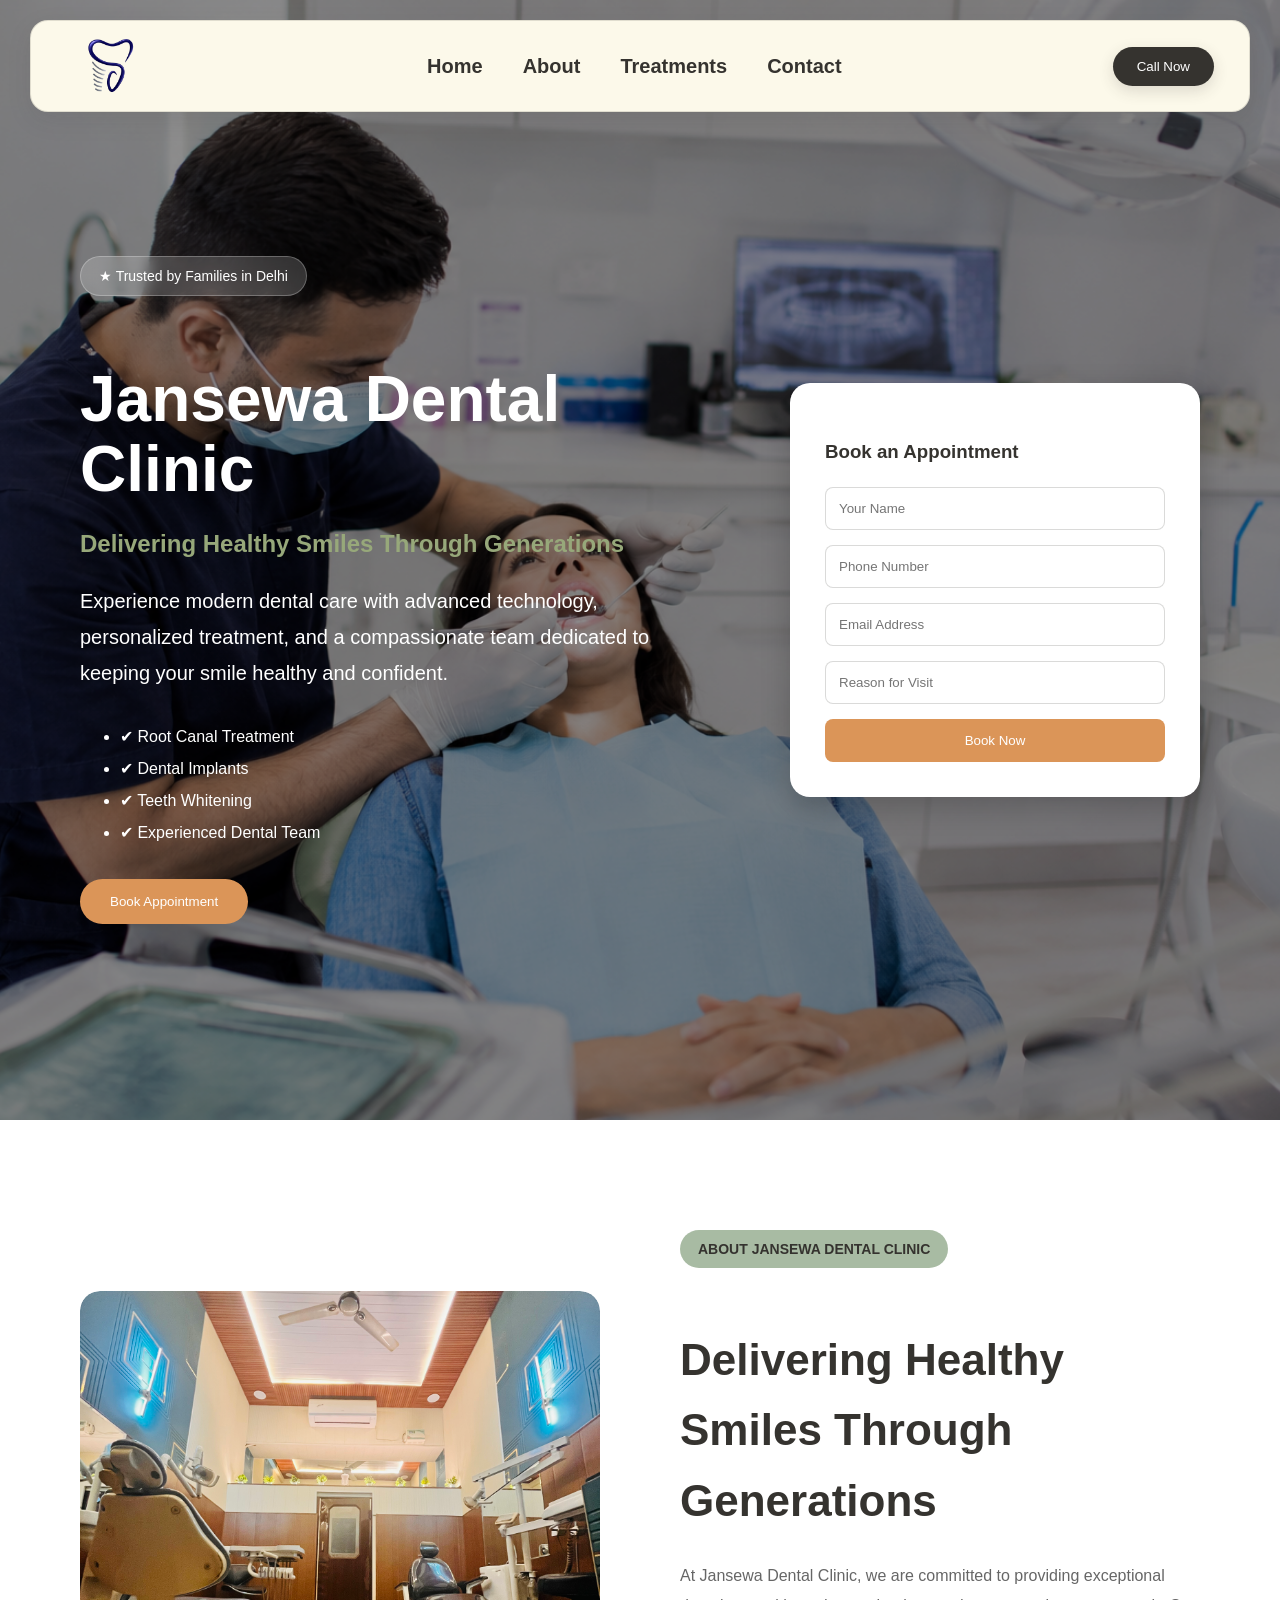
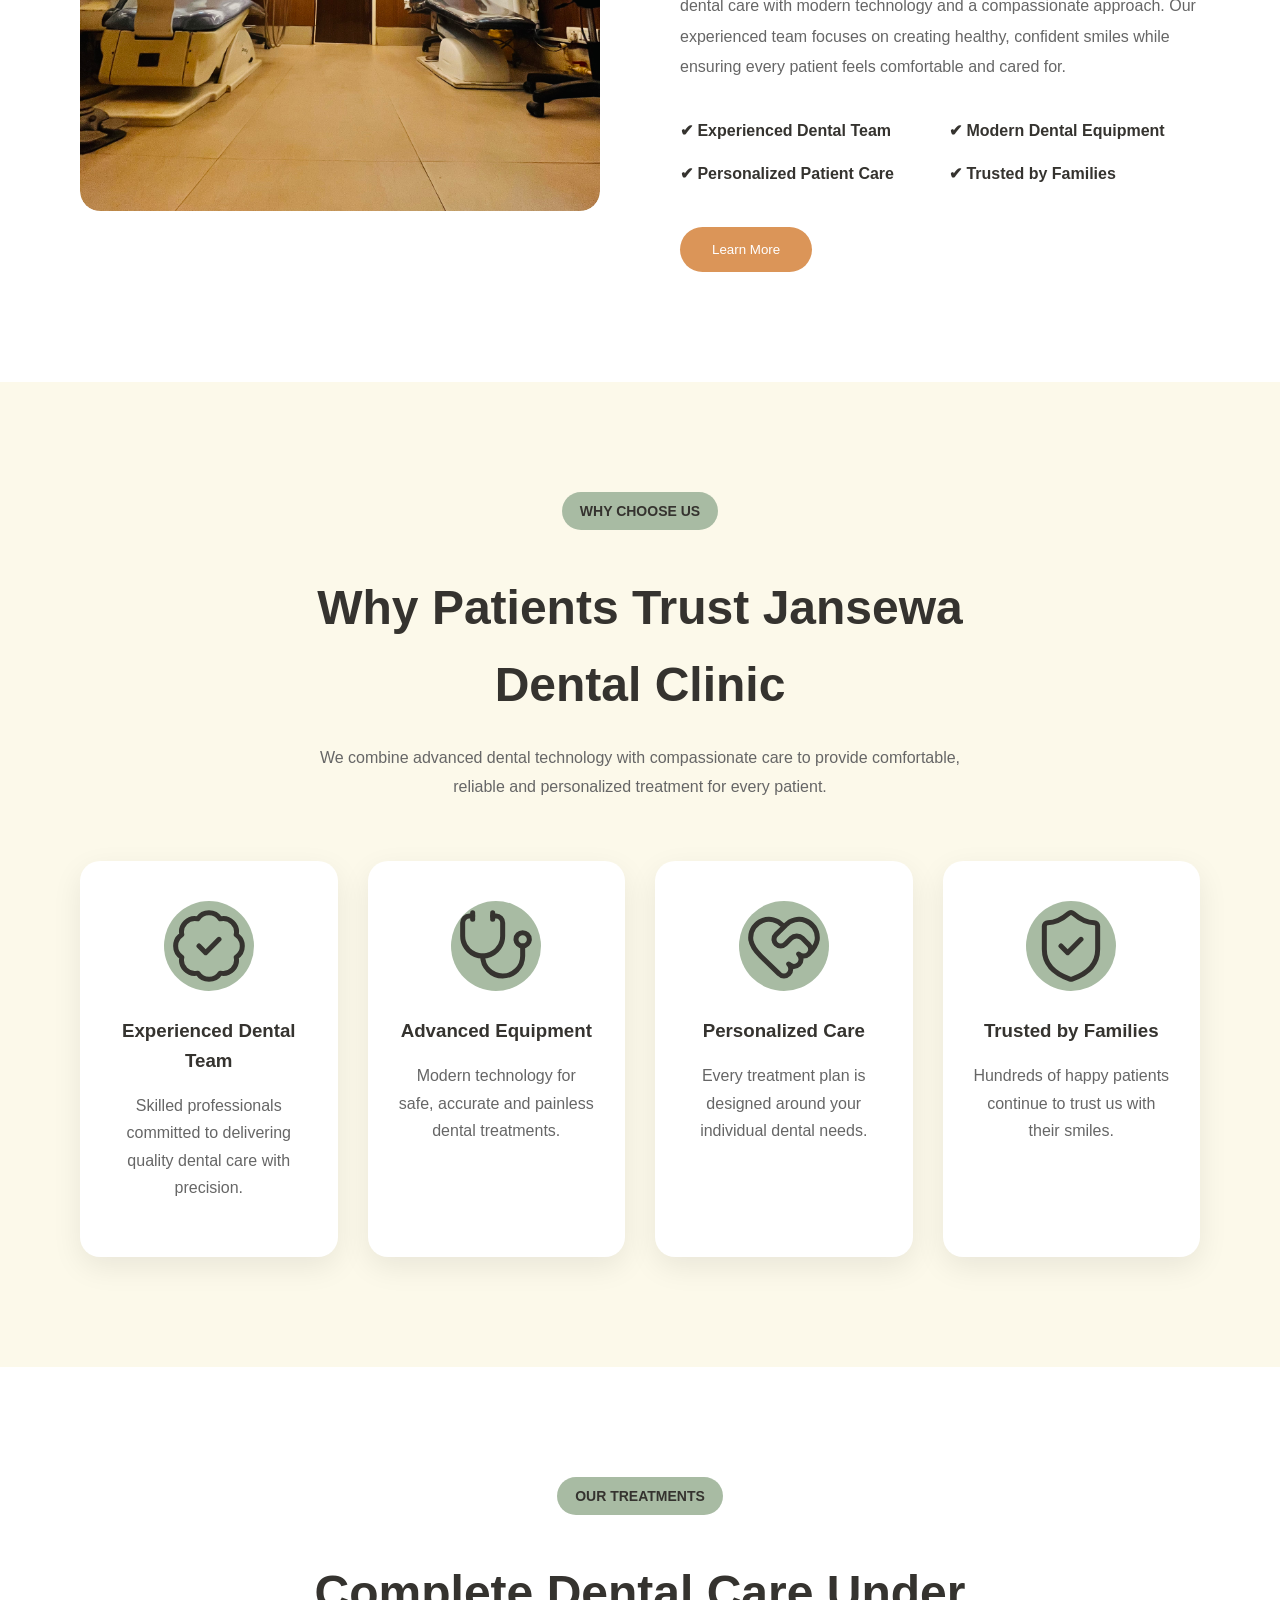
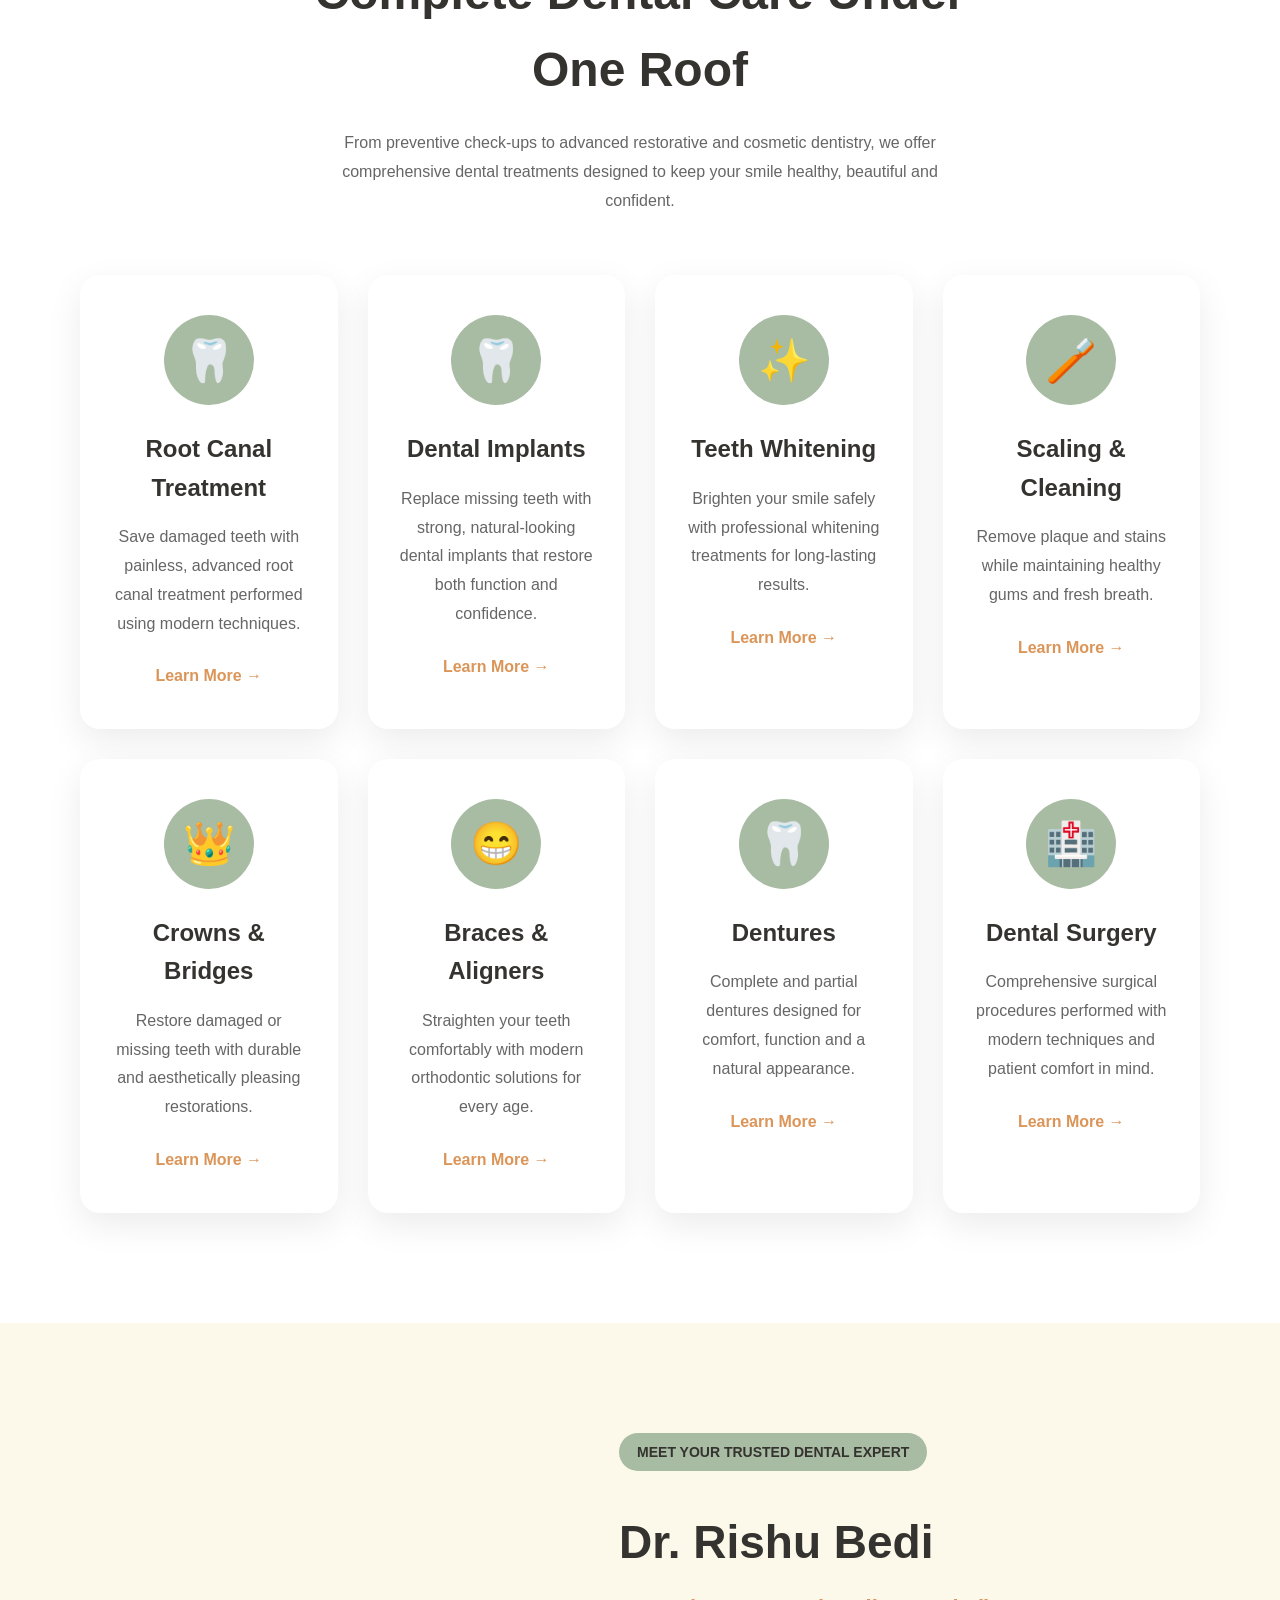
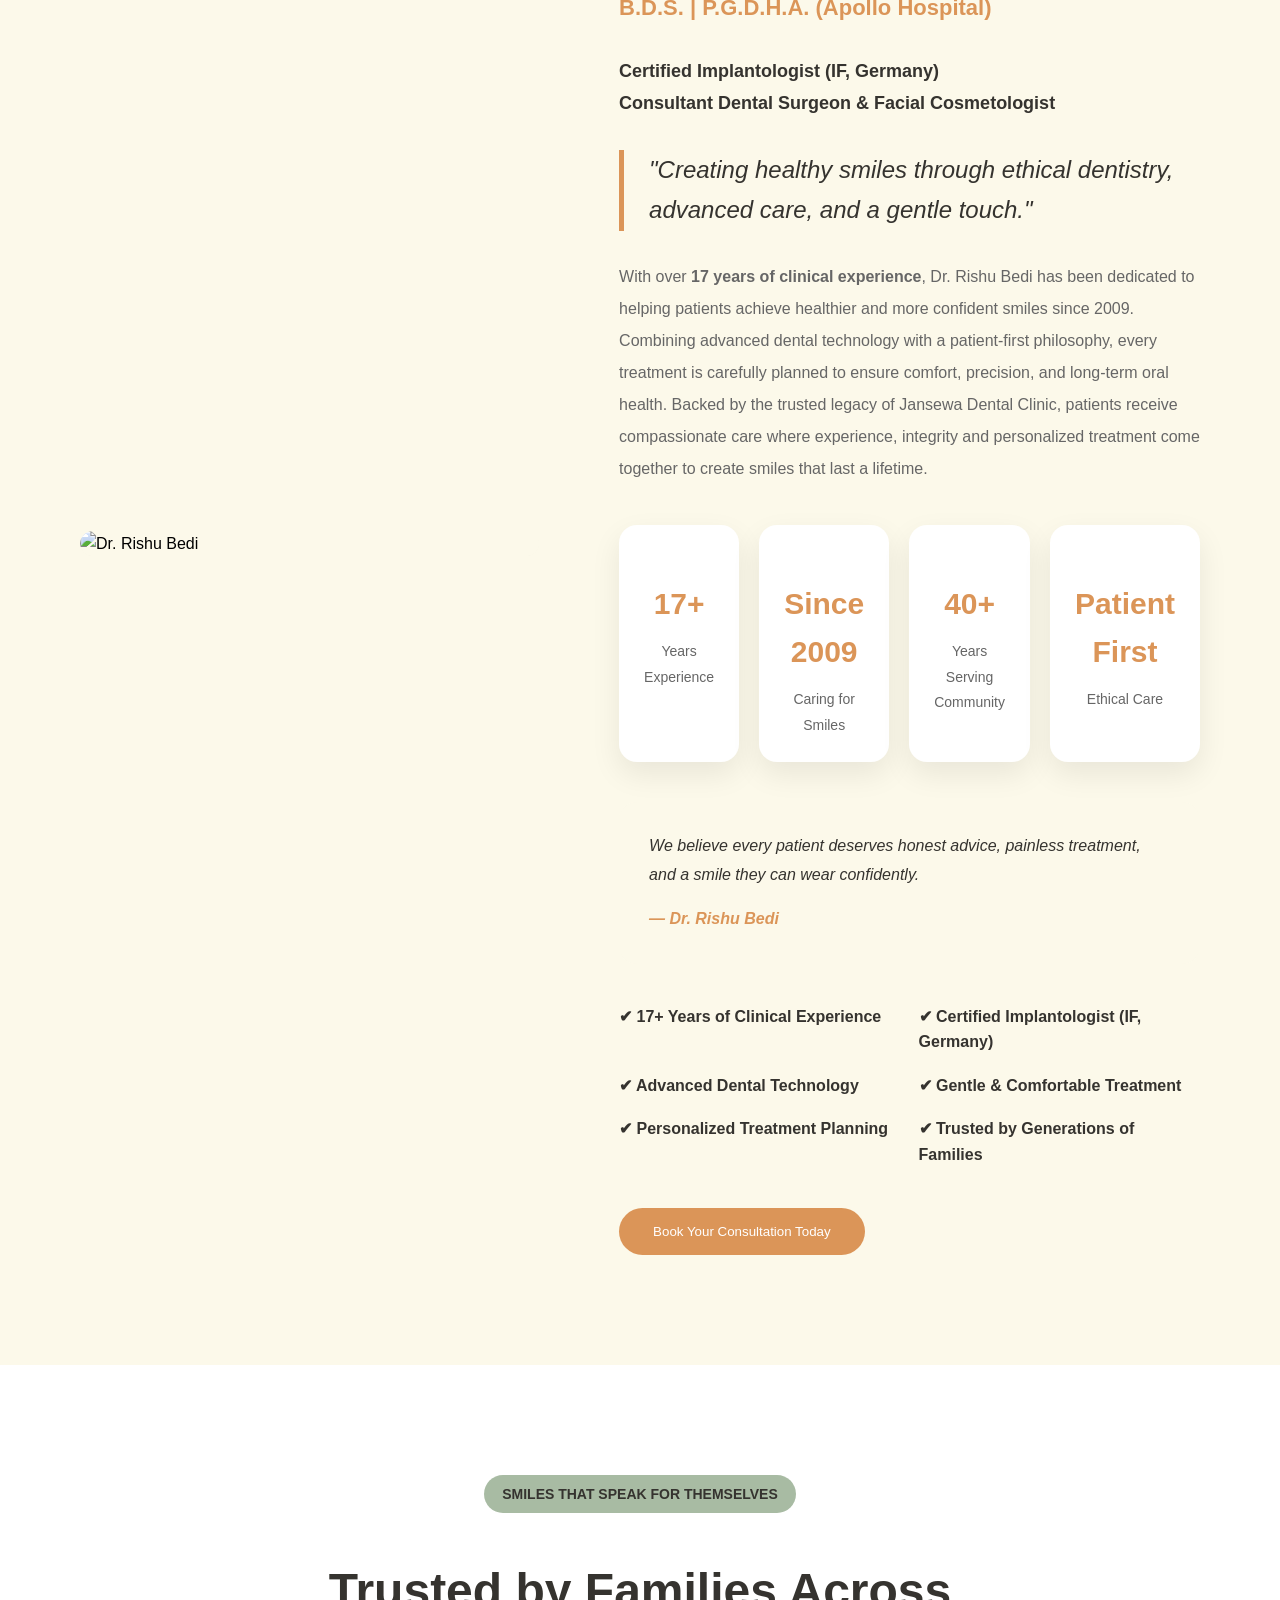
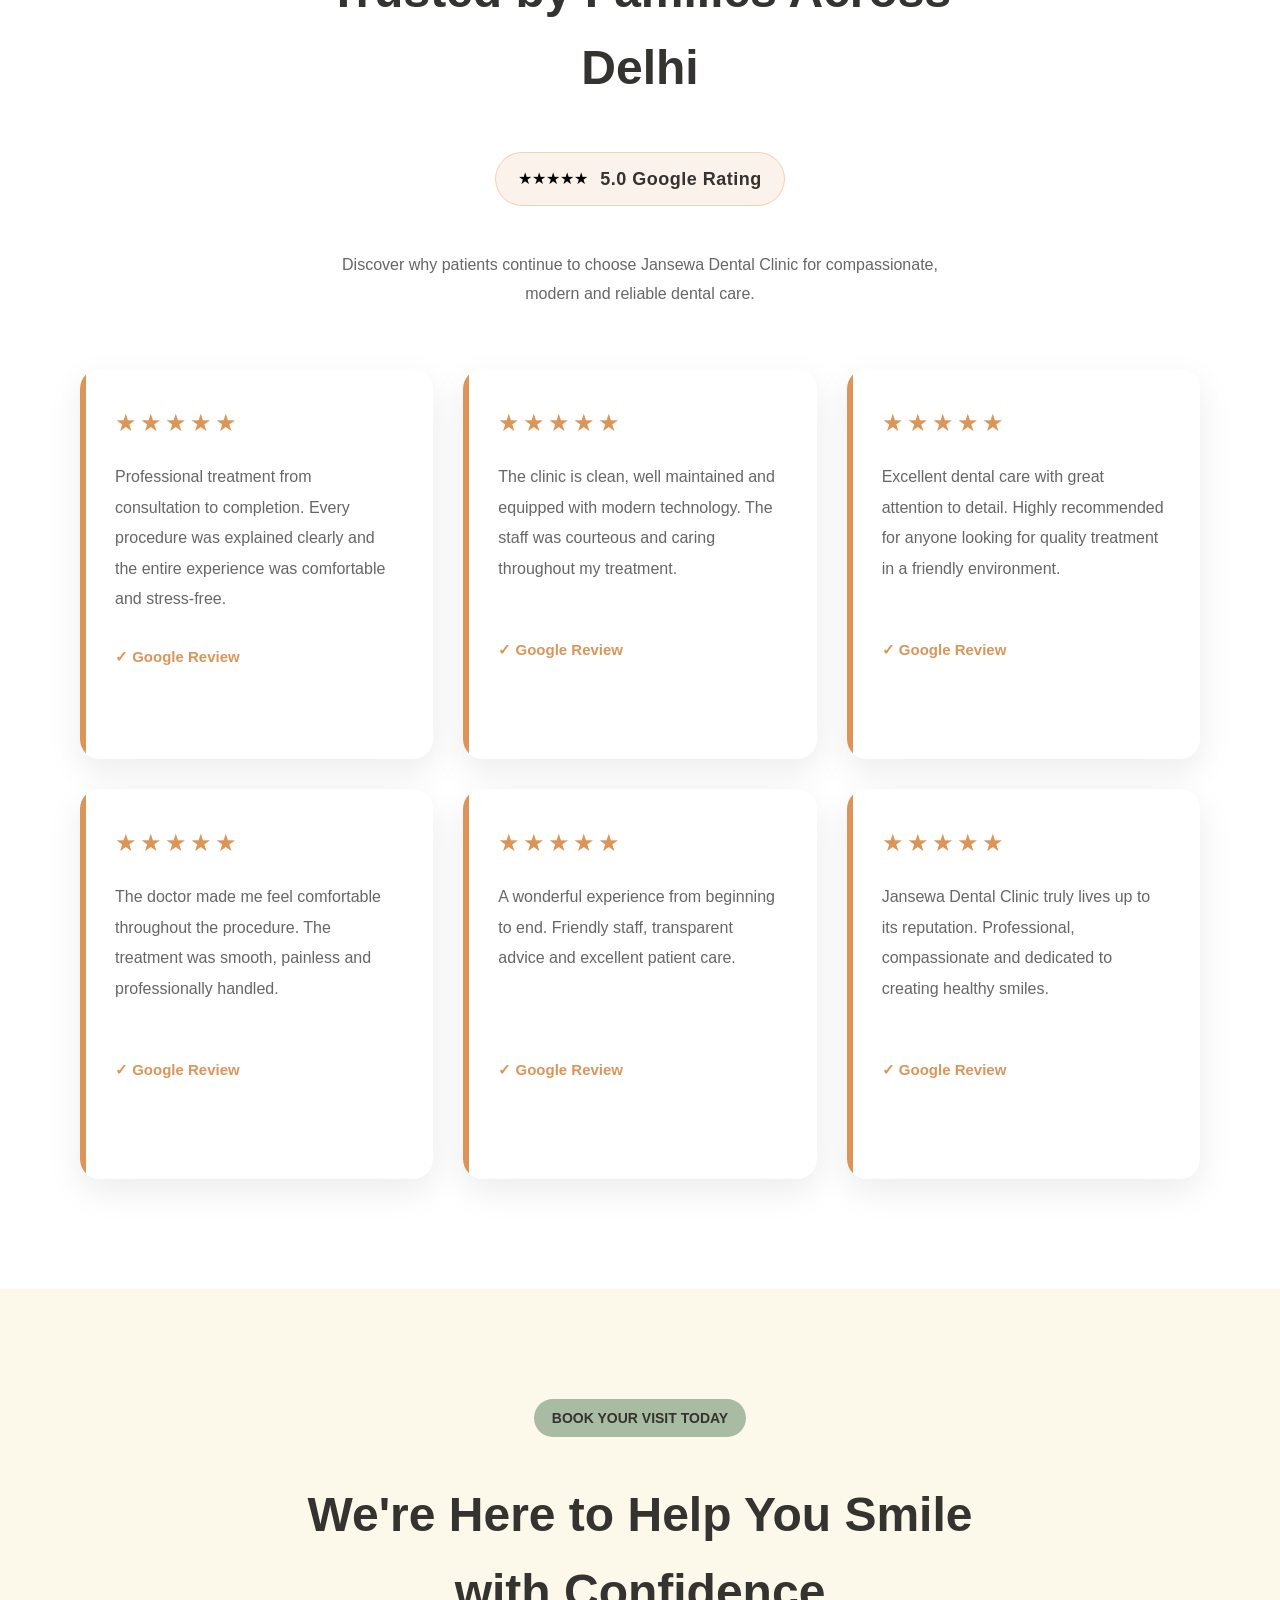
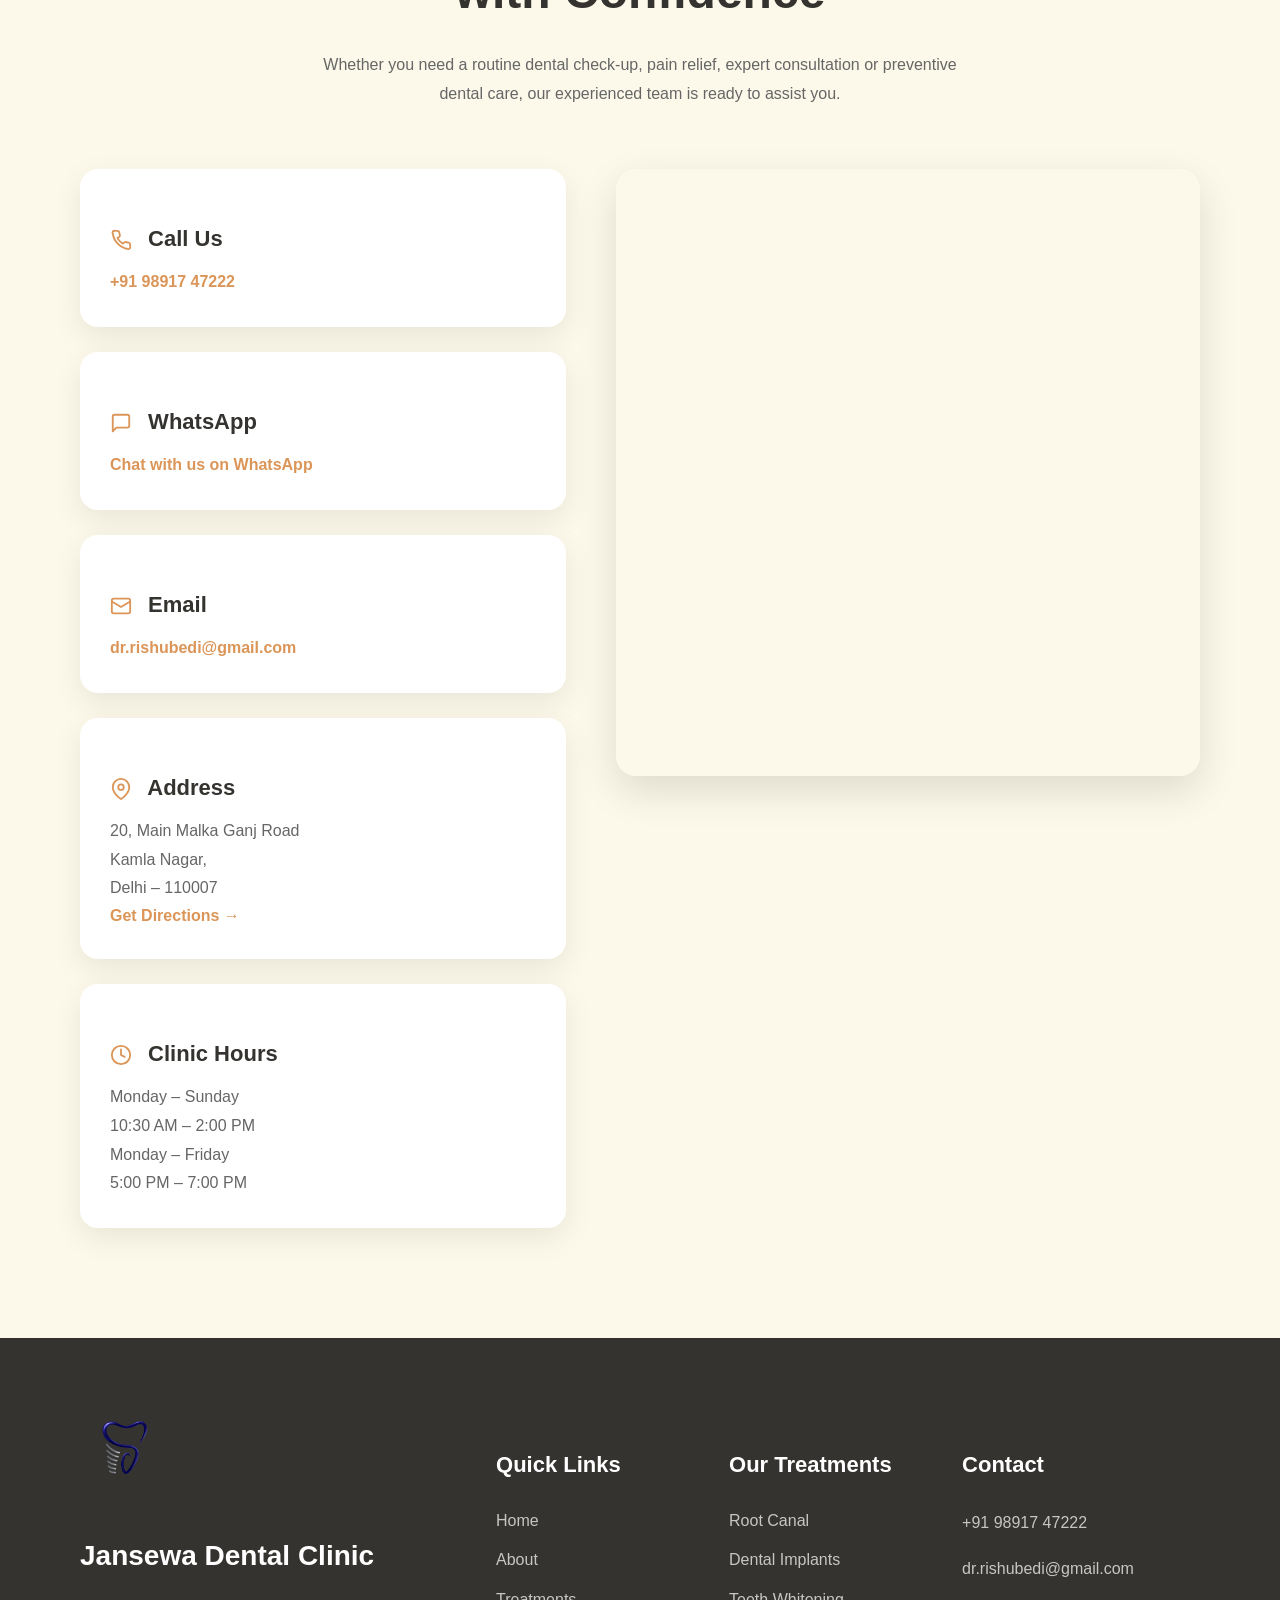
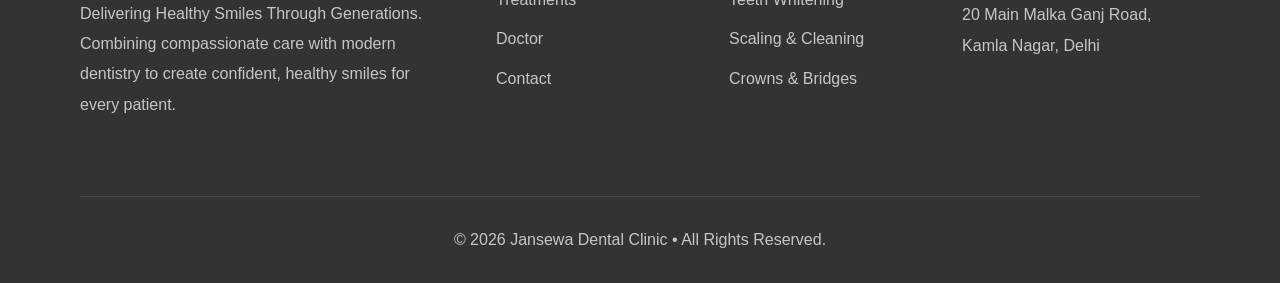
==== commit 9d655d5d: "clinic Hours fixed" ====
--- a/index.html
+++ b/index.html
@@ -446,8 +446,8 @@
 
     <div class="doctor-image">
 
-        <img src="images/Dr Reeshu Bedi.png"
-             alt="Dr. Reeshu Bedi">
+        <img src="images/Dr Rishu Bedi.png"
+             alt="Dr. Rishu Bedi">
 
     </div>
 
@@ -461,7 +461,7 @@
 
         <h2>
 
-            Dr. Reeshu Bedi
+            Dr. Rishu Bedi
 
         </h2>
 
@@ -488,7 +488,7 @@
         <p>
 
             With over <strong>17 years of clinical experience</strong>,
-            Dr. Reeshu Bedi has been dedicated to helping patients
+            Dr. Rishu Bedi has been dedicated to helping patients
             achieve healthier and more confident smiles since 2009.
             Combining advanced dental technology with a patient-first
             philosophy, every treatment is carefully planned to ensure
@@ -543,7 +543,7 @@
             painless treatment, and a smile they can wear
             confidently.
 
-            <strong>— Dr. Reeshu Bedi</strong>
+            <strong>— Dr. Rishu Bedi</strong>
 
         </div>
 
@@ -873,7 +873,9 @@
                     Monday – Sunday<br>
 
                     10:30 AM – 2:00 PM<br>
-
+                    
+                    Monday – Friday<br>
+                    
                     5:00 PM – 7:00 PM
 
                 </p>
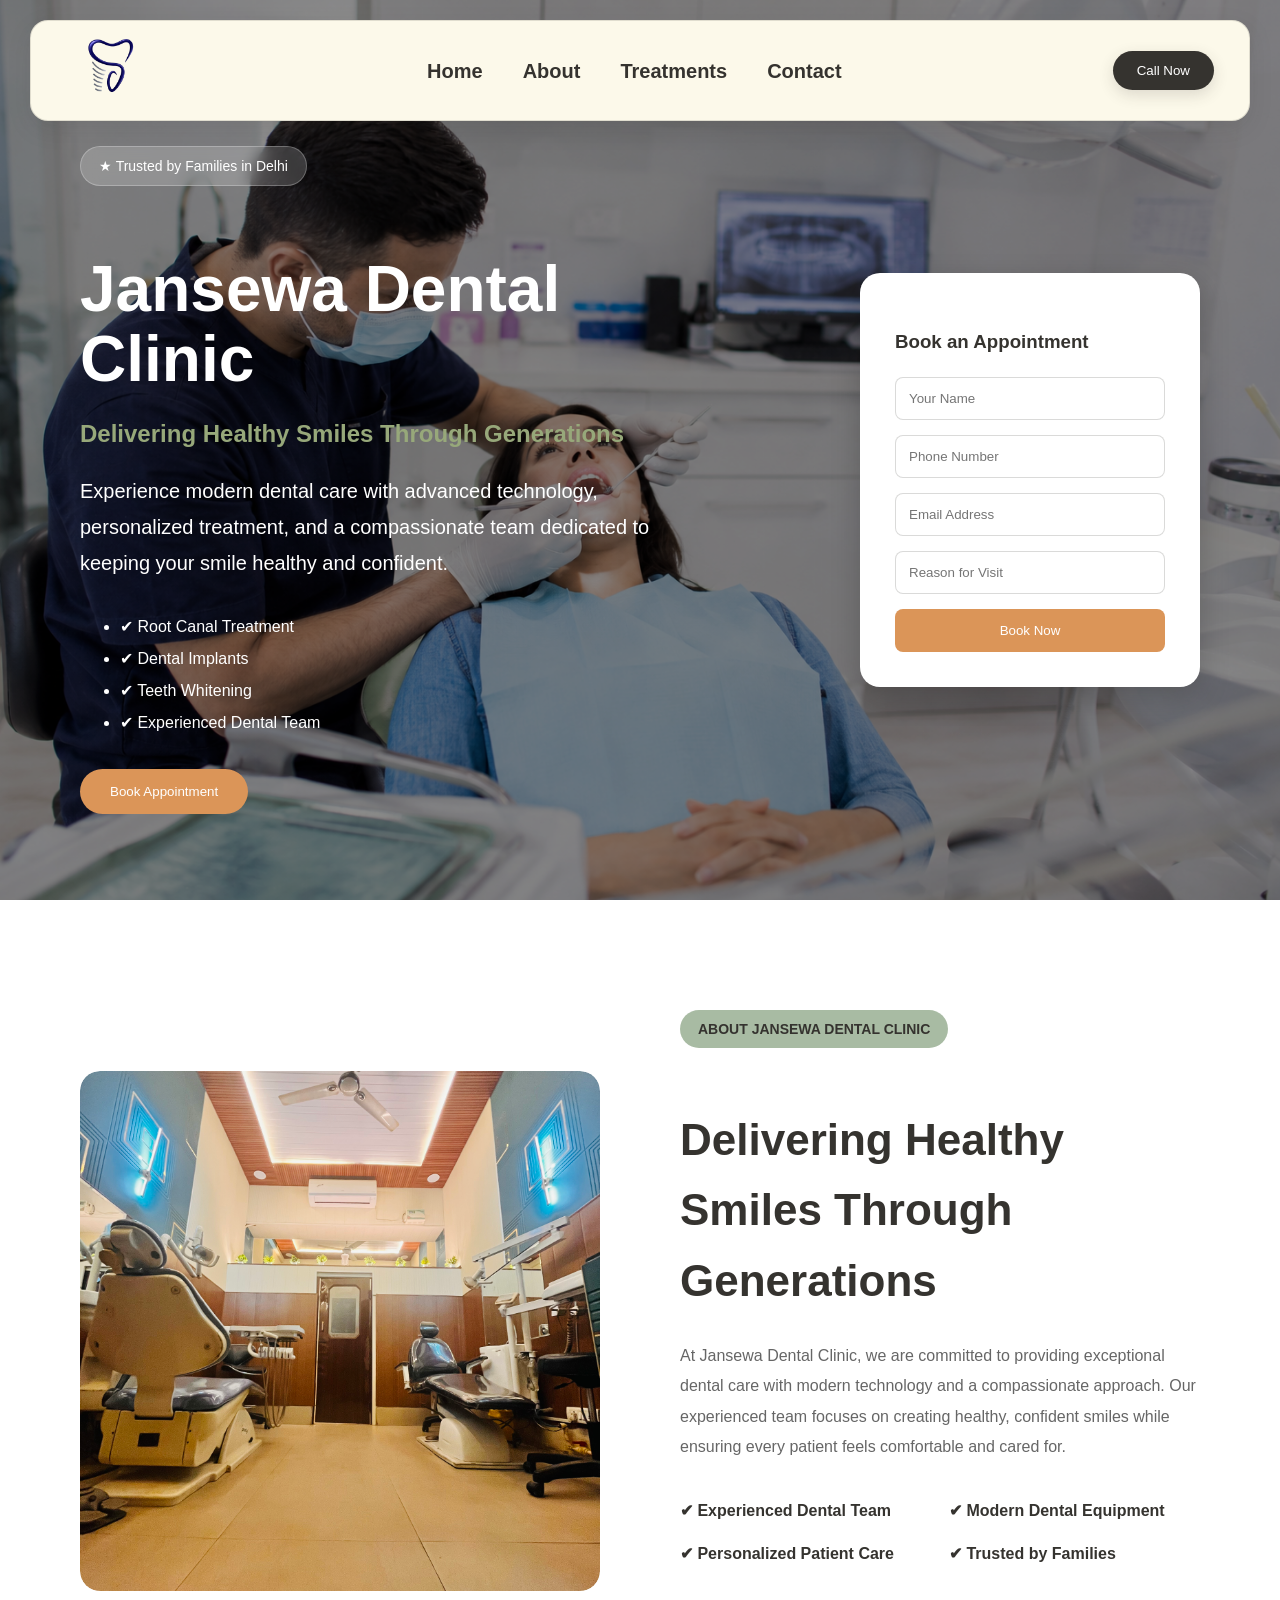
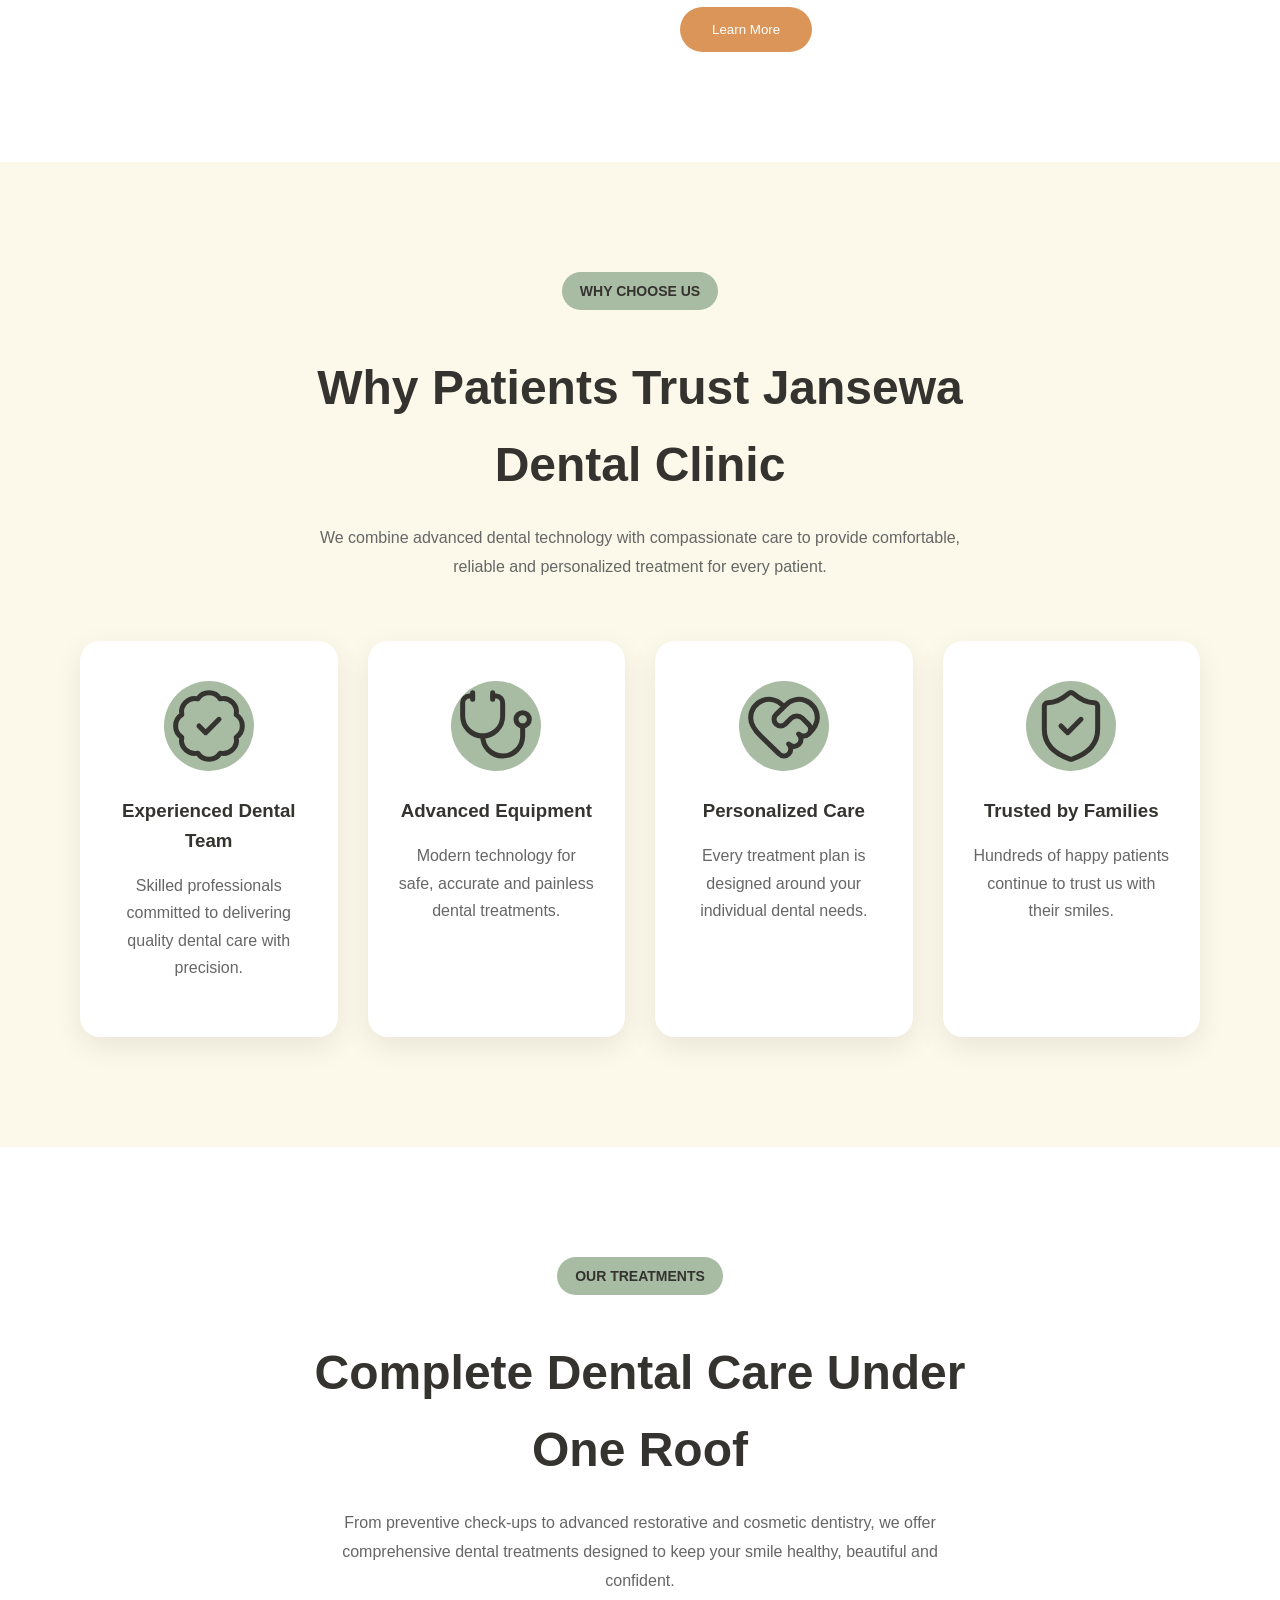
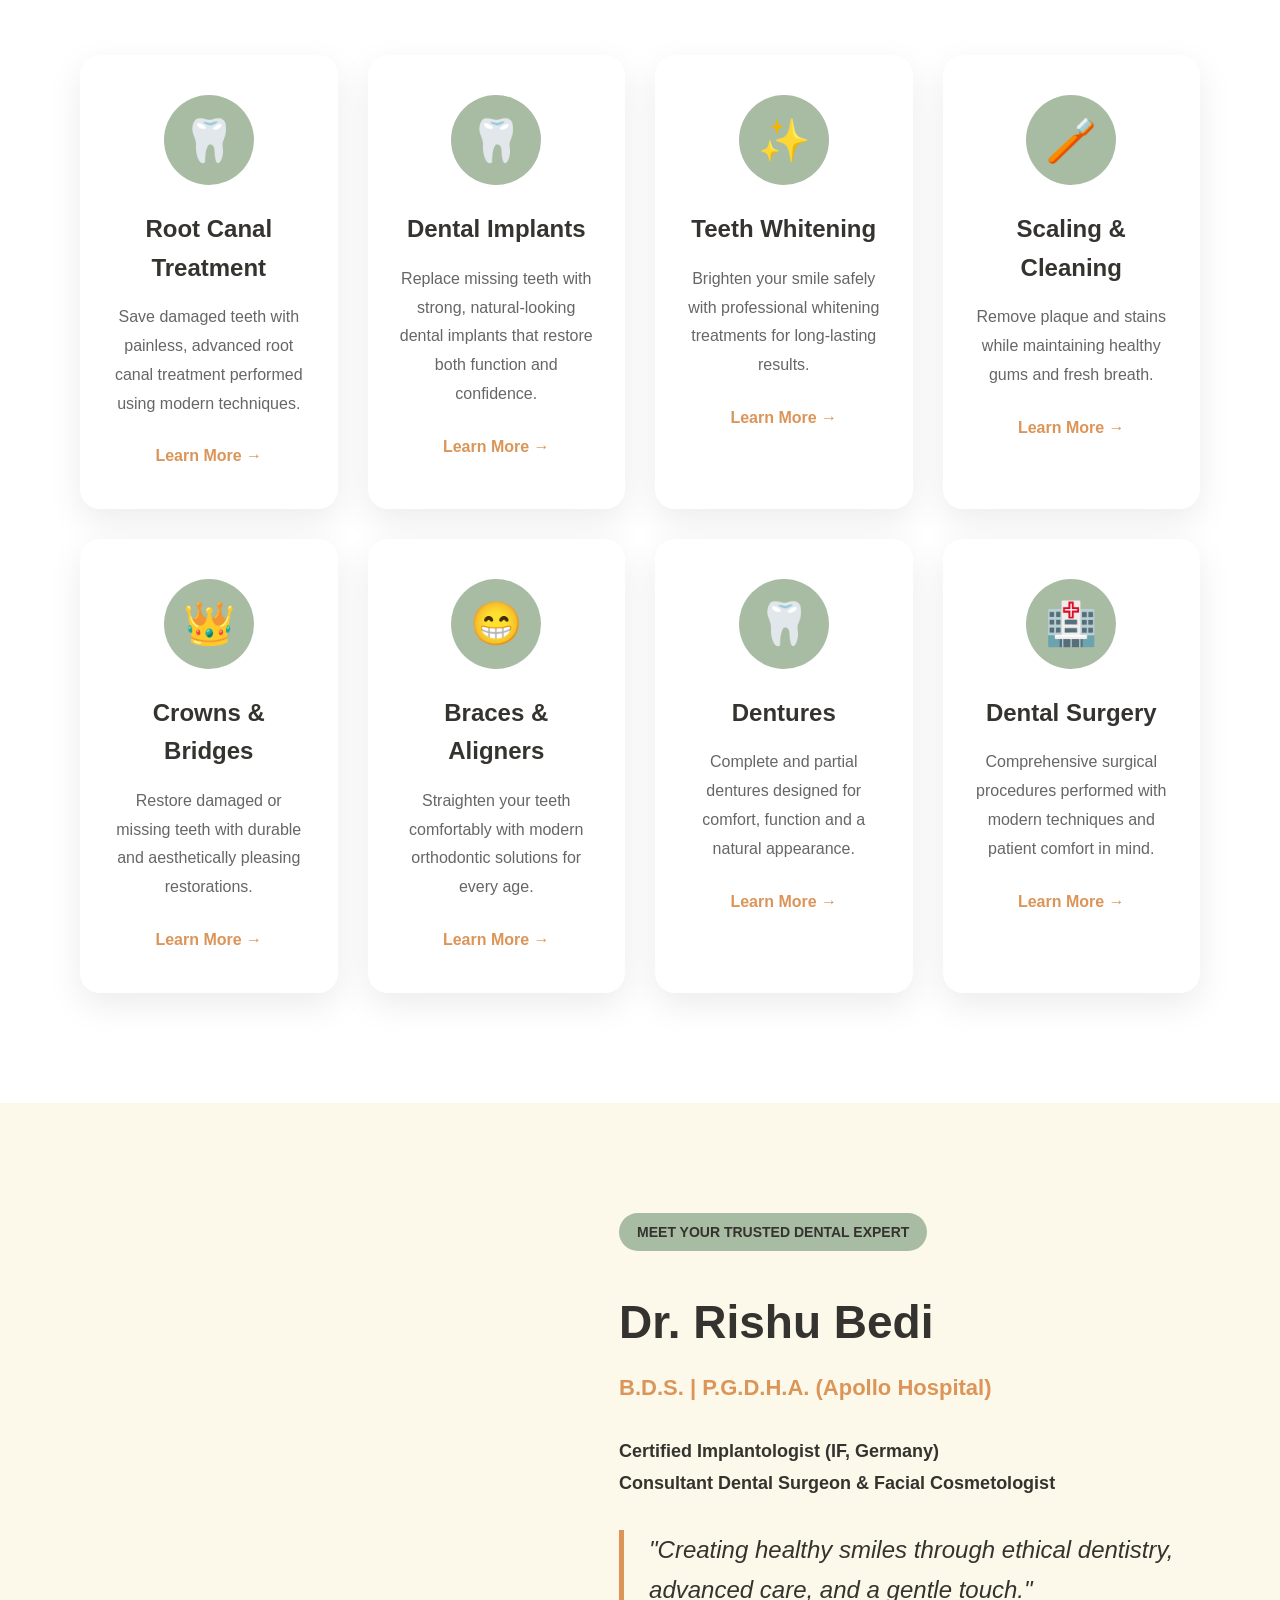
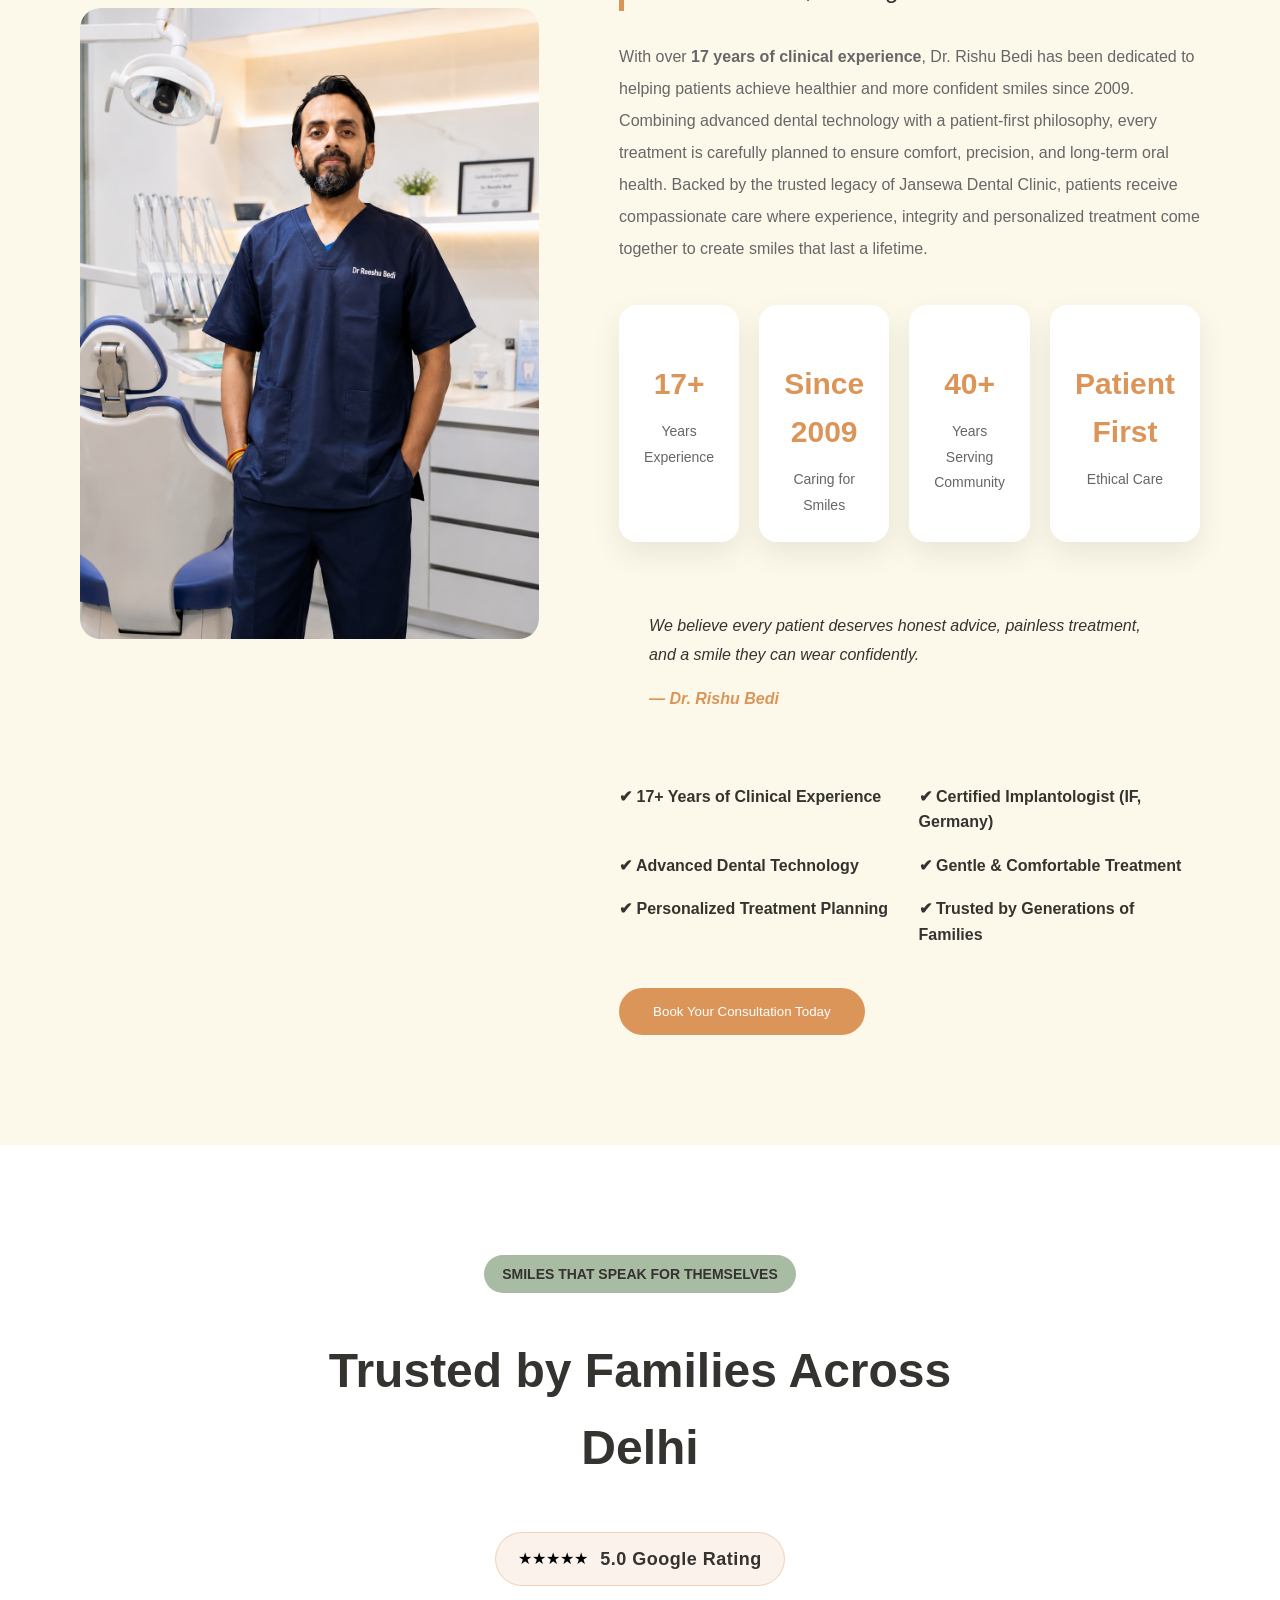
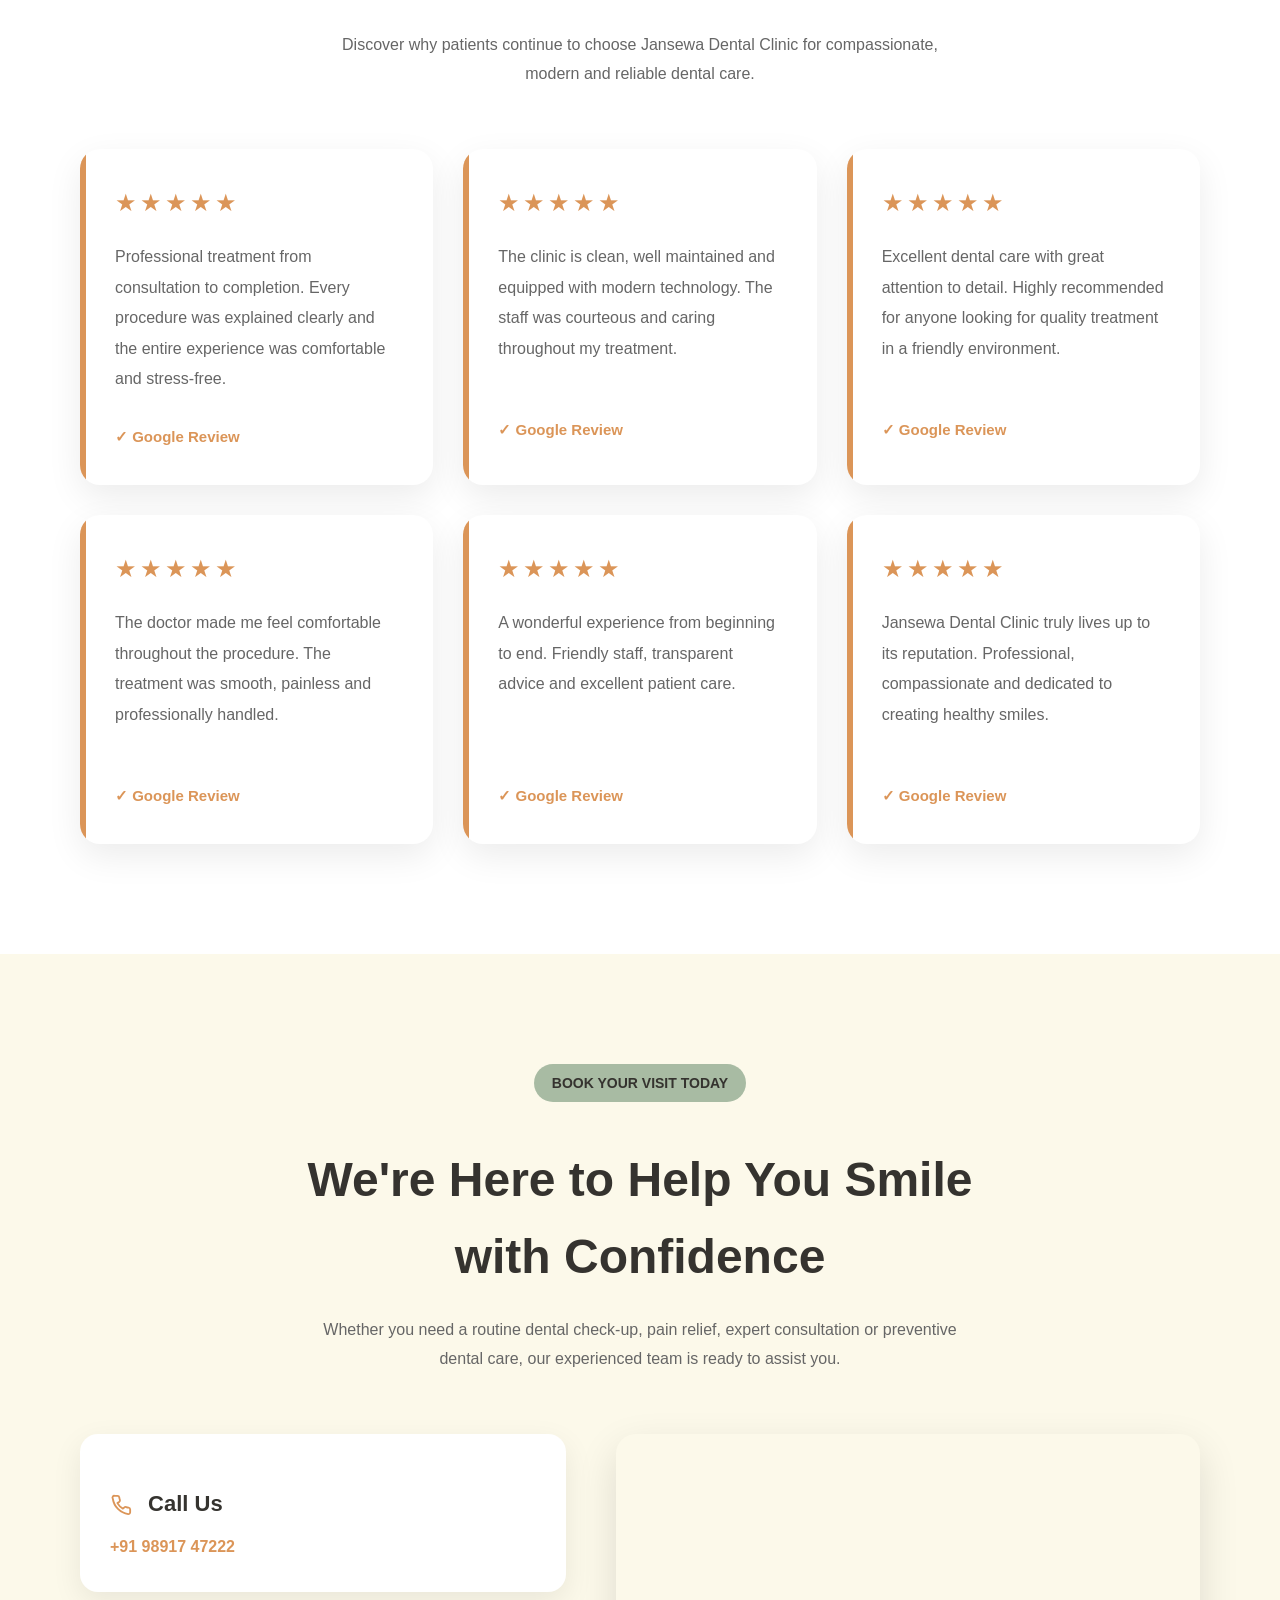
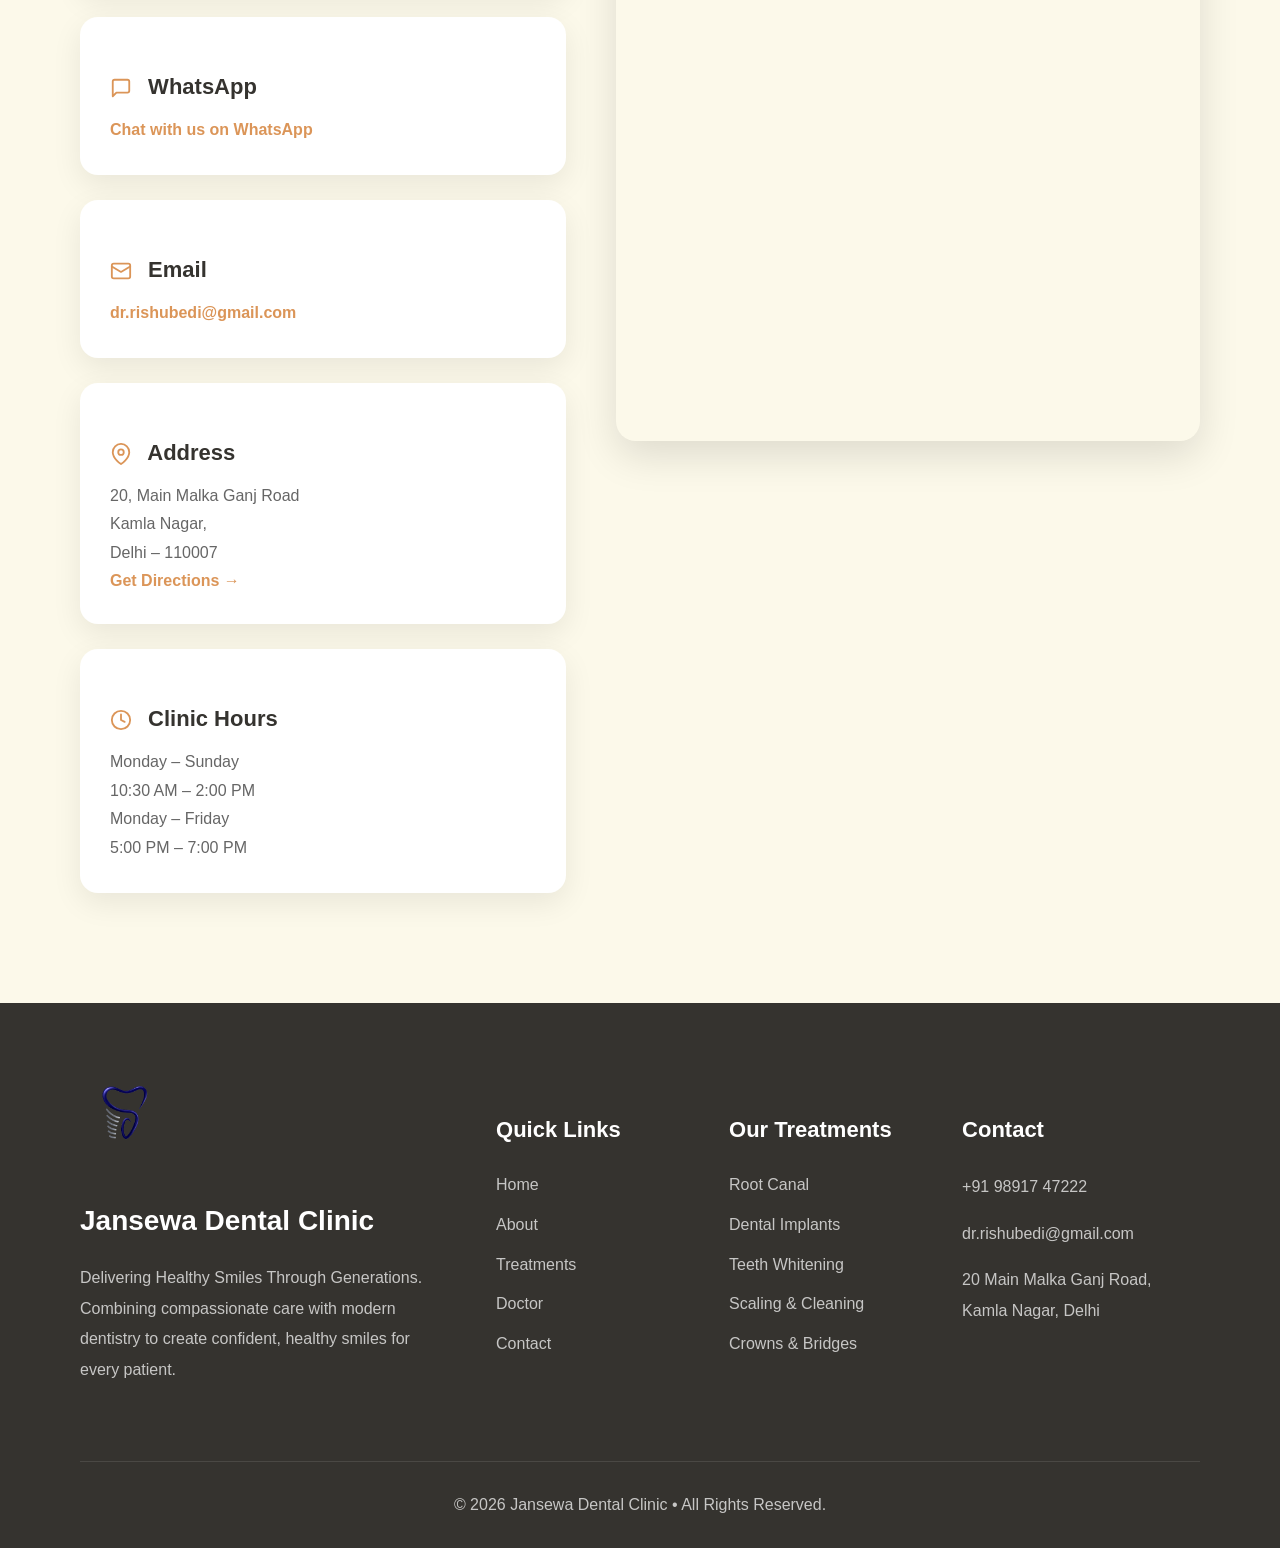
==== commit d17c7ce1: "Update responsive layout and clickable logo" ====
--- a/index.html
+++ b/index.html
@@ -10,20 +10,51 @@
 
 <body>
 
-    <nav id="navbar">
-
-        <img src="images/logo.png" alt="Jansewa Dental Clinic Logo">
-
-       <div class="menu">
-    <a href="index.html">Home</a>
-    <a href="about.html">About</a>
-    <a href="treatments.html">Treatments</a>
-    <a href="contact.html">Contact</a>
-    </div>
-
-        <button onclick="window.location.href='tel:+919891747222'">Call Now</button>
-
-    </nav>
+<nav id="navbar" class="mobile-nav-enabled">
+
+    <a href="index.html"
+   class="site-logo"
+   aria-label="Jansewa Dental Clinic home">
+
+    <img src="images/logo.png"
+         alt="Jansewa Dental Clinic">
+
+</a>
+
+    <button
+        class="menu-toggle"
+        id="menuToggle"
+        type="button"
+        aria-label="Open navigation menu"
+        aria-expanded="false"
+        aria-controls="mainMenu"
+    >
+        <span></span>
+        <span></span>
+        <span></span>
+    </button>
+
+    <div class="menu" id="mainMenu">
+
+        <a href="index.html">Home</a>
+        <a href="about.html">About</a>
+        <a href="treatments.html">Treatments</a>
+        <a href="contact.html">Contact</a>
+
+        <a class="mobile-call-link" href="tel:+919891747222">
+            Call Now
+        </a>
+
+    </div>
+
+    <button
+        class="desktop-call-button"
+        onclick="window.location.href='tel:+919891747222'"
+    >
+        Call Now
+    </button>
+
+</nav>
 
     <header>
 
@@ -446,7 +477,7 @@
 
     <div class="doctor-image">
 
-        <img src="images/Dr Rishu Bedi.png"
+        <img src="images/dr-rishu-bedi.png"
              alt="Dr. Rishu Bedi">
 
     </div>
@@ -875,7 +906,7 @@
                     10:30 AM – 2:00 PM<br>
                     
                     Monday – Friday<br>
-                    
+
                     5:00 PM – 7:00 PM
 
                 </p>
--- a/style.css
+++ b/style.css
@@ -3593,4 +3593,745 @@
     background:var(--white);
     color:var(--primary);
     transform:translateY(-2px);
-}+}
+
+/* =========================================
+   RESPONSIVE NAVIGATION - JANSEWA
+========================================= */
+
+/* Hide mobile-only controls on desktop */
+
+nav.mobile-nav-enabled .menu-toggle,
+nav.mobile-nav-enabled .mobile-call-link {
+    display: none;
+}
+
+
+/* Tablet and mobile navigation */
+
+@media (max-width: 900px) {
+
+    nav.mobile-nav-enabled {
+        top: 10px;
+        left: 10px;
+        right: 10px;
+        padding: 8px 12px;
+        border-radius: 14px;
+    }
+
+    nav.mobile-nav-enabled img {
+        width: 64px;
+    }
+
+    /* Hamburger button */
+
+    nav.mobile-nav-enabled .menu-toggle {
+        display: flex;
+        position: relative;
+        z-index: 1002;
+
+        width: 44px;
+        height: 44px;
+        padding: 0;
+
+        flex-direction: column;
+        align-items: center;
+        justify-content: center;
+        gap: 5px;
+
+        background: transparent;
+        color: var(--primary);
+        border: none;
+        border-radius: 8px;
+        box-shadow: none;
+        cursor: pointer;
+    }
+
+    nav.mobile-nav-enabled .menu-toggle:hover {
+        background: rgba(53, 51, 47, 0.06);
+        color: var(--primary);
+        transform: none;
+        box-shadow: none;
+    }
+
+    nav.mobile-nav-enabled .menu-toggle span {
+        display: block;
+        width: 23px;
+        height: 2px;
+        background: var(--primary);
+        border-radius: 99px;
+    }
+
+    /* Hide desktop Call Now button */
+
+    nav.mobile-nav-enabled > .desktop-call-button {
+        display: none;
+    }
+
+    /* Dropdown menu: closed by default */
+
+    nav.mobile-nav-enabled .menu {
+        display: none;
+
+        position: absolute;
+        top: calc(100% + 8px);
+        left: 0;
+        right: 0;
+
+        flex-direction: column;
+        align-items: stretch;
+        gap: 0;
+
+        padding: 8px;
+
+        background: var(--ivory);
+        border: 1px solid rgba(53, 51, 47, 0.14);
+        border-radius: 14px;
+        box-shadow: 0 10px 30px rgba(53, 51, 47, 0.14);
+    }
+
+    /* Show menu when opened */
+
+    nav.mobile-nav-enabled .menu.is-open {
+        display: flex;
+    }
+
+    /* Individual menu links */
+
+    nav.mobile-nav-enabled .menu a {
+        display: block;
+        padding: 12px 14px;
+
+        font-size: 16px;
+        color: var(--primary);
+        border-radius: 8px;
+        transform: none;
+    }
+
+    nav.mobile-nav-enabled .menu a:not(.mobile-call-link) {
+        border-bottom: 1px solid rgba(53, 51, 47, 0.08);
+    }
+
+    /* Mobile Call Now link */
+
+    nav.mobile-nav-enabled .menu .mobile-call-link {
+        display: block;
+
+        margin-top: 8px;
+        padding: 12px 16px;
+
+        background: var(--primary);
+        color: white;
+        text-align: center;
+        font-size: 16px;
+        font-weight: 600;
+
+        border-radius: 30px;
+    }
+
+    nav.mobile-nav-enabled .menu .mobile-call-link:hover {
+        background: var(--clay);
+        color: var(--primary);
+    }
+
+}
+
+
+/* ==============================================
+   JANSEWA DENTAL CLINIC
+   TABLET AND MOBILE RESPONSIVE LAYOUT
+================================================ */
+
+/* Prevent elements from exceeding their containers */
+
+*,
+*::before,
+*::after {
+    box-sizing: border-box;
+}
+
+html,
+body {
+    width: 100%;
+    max-width: 100%;
+}
+
+body {
+    overflow-x: hidden;
+}
+
+img,
+video,
+iframe {
+    max-width: 100%;
+}
+
+
+/* ==============================================
+   TABLETS AND SMALL LAPTOPS
+   Up to 900px
+================================================ */
+
+@media (max-width: 900px) {
+
+    /* HERO SECTION */
+
+    header {
+        min-height: auto;
+        padding: 112px 24px 36px;
+
+        display: flex;
+        flex-direction: column;
+        align-items: stretch;
+        gap: 28px;
+    }
+
+    .hero-content {
+        width: 100%;
+        max-width: 760px;
+        min-width: 0;
+    }
+
+    .hero-content h1 {
+        font-size: clamp(34px, 5.5vw, 48px);
+        line-height: 1.12;
+        overflow-wrap: break-word;
+    }
+
+    .hero-content h2 {
+        font-size: clamp(20px, 3vw, 26px);
+        line-height: 1.4;
+    }
+
+    .hero-content p {
+        font-size: 17px;
+        line-height: 1.7;
+    }
+
+    .hero-content ul {
+        padding-left: 22px;
+    }
+
+    .hero-form {
+        width: 100%;
+        max-width: 480px;
+        margin: 0 auto;
+        padding: 28px;
+        box-sizing: border-box;
+    }
+
+    .hero-form input {
+        width: 100%;
+        box-sizing: border-box;
+    }
+
+
+    /* ABOUT AND DOCTOR */
+
+    .about,
+    .doctor {
+        grid-template-columns: minmax(0, 1fr);
+        gap: 36px;
+        padding: 70px 28px;
+    }
+
+    .about-image,
+    .doctor-image,
+    .about-content,
+    .doctor-content {
+        min-width: 0;
+        width: 100%;
+    }
+
+    .about-image img,
+    .doctor-image img {
+        display: block;
+        width: 100%;
+        height: auto;
+    }
+
+    .about-content h2,
+    .doctor-content h2 {
+        font-size: clamp(30px, 4.5vw, 40px);
+        line-height: 1.2;
+    }
+
+    .doctor-stats {
+        grid-template-columns: repeat(2, minmax(0, 1fr));
+    }
+
+    .doctor-points {
+        grid-template-columns: repeat(2, minmax(0, 1fr));
+    }
+
+
+    /* SECTION SPACING */
+
+    .why-choose,
+    .treatments,
+    .testimonials,
+    .contact {
+        padding: 70px 28px;
+    }
+
+    .section-heading {
+        width: 100%;
+        max-width: 700px;
+    }
+
+    .section-heading h2 {
+        font-size: clamp(29px, 4.5vw, 38px);
+        line-height: 1.25;
+        overflow-wrap: break-word;
+    }
+
+
+    /* CARD GRIDS */
+
+    .choose-container,
+    .card-container,
+    .testimonial-container {
+        grid-template-columns: repeat(2, minmax(0, 1fr));
+        gap: 22px;
+    }
+
+    .choose-card,
+    .treatment-card,
+    .testimonial-card {
+        min-width: 0;
+        padding: 25px 20px;
+    }
+
+    .testimonial-card {
+        min-height: 0;
+    }
+
+    .testimonial-card p {
+        min-height: 0;
+    }
+
+    .treatment-card h3 {
+        font-size: 21px;
+        overflow-wrap: break-word;
+    }
+
+    .choose-icon svg {
+        width: 60px;
+        height: 60px;
+    }
+
+
+    /* CONTACT SECTION */
+
+    .contact-wrapper {
+        grid-template-columns: minmax(0, 1fr);
+        gap: 28px;
+    }
+
+    .contact-info {
+        grid-template-columns: repeat(2, minmax(0, 1fr));
+    }
+
+    .contact-box {
+        min-width: 0;
+    }
+
+    .contact-map,
+    .contact-map iframe {
+        width: 100%;
+        min-width: 0;
+    }
+
+    .contact-map iframe {
+        display: block;
+        min-height: 380px;
+    }
+
+
+    /* FOOTER */
+
+    .footer {
+        padding: 60px 28px 25px;
+    }
+
+    .footer-container {
+        grid-template-columns: repeat(2, minmax(0, 1fr));
+        gap: 32px;
+    }
+
+    .footer-container > * {
+        min-width: 0;
+    }
+}
+
+
+/* ==============================================
+   MOBILE PHONES
+   Up to 600px
+================================================ */
+
+@media (max-width: 600px) {
+
+    /* HERO */
+
+    header {
+        padding: 100px 18px 30px;
+        gap: 24px;
+    }
+
+    .hero-content {
+        width: 100%;
+    }
+
+    .hero-badge {
+        max-width: 100%;
+        padding: 7px 12px;
+        margin-bottom: 18px;
+        font-size: 12px;
+        white-space: normal;
+    }
+
+    .hero-content h1 {
+        font-size: clamp(32px, 10vw, 38px);
+        line-height: 1.12;
+        margin-top: 10px;
+    }
+
+    .hero-content h2 {
+        font-size: 21px;
+        line-height: 1.4;
+        margin-bottom: 16px;
+    }
+
+    .hero-content p {
+        font-size: 16px;
+        line-height: 1.7;
+        margin-bottom: 22px;
+    }
+
+    .hero-content ul {
+        padding-left: 20px;
+        font-size: 15px;
+        line-height: 1.8;
+    }
+
+    .hero-content button {
+        max-width: 100%;
+        white-space: normal;
+    }
+
+    .hero-form {
+        width: 100%;
+        max-width: none;
+        margin: 0;
+        padding: 22px 18px;
+        border-radius: 16px;
+    }
+
+    .hero-form h3 {
+        font-size: 22px;
+    }
+
+    .hero-form input {
+        min-width: 0;
+        font-size: 16px;
+    }
+
+
+    /* SECTIONS */
+
+    .about,
+    .doctor,
+    .why-choose,
+    .treatments,
+    .testimonials,
+    .contact {
+        padding: 54px 18px;
+    }
+
+    .section-heading {
+        margin-bottom: 36px;
+    }
+
+    .section-heading h2 {
+        font-size: 28px;
+        line-height: 1.25;
+        margin: 16px 0;
+    }
+
+    .section-heading p {
+        font-size: 15px;
+        line-height: 1.7;
+    }
+
+    .section-tag {
+        max-width: 100%;
+        font-size: 12px;
+        padding: 7px 12px;
+        white-space: normal;
+    }
+
+
+    /* ABOUT */
+
+    .about {
+        gap: 28px;
+    }
+
+    .about-content h2 {
+        font-size: 29px;
+        line-height: 1.25;
+    }
+
+    .about-content p {
+        font-size: 15px;
+        line-height: 1.8;
+    }
+
+    .about-features {
+        grid-template-columns: minmax(0, 1fr);
+        gap: 14px;
+    }
+
+
+    /* WHY CHOOSE US AND TREATMENTS */
+
+    .choose-container,
+    .card-container {
+        grid-template-columns: minmax(0, 1fr);
+        gap: 18px;
+    }
+
+    .choose-card,
+    .treatment-card {
+        padding: 25px 20px;
+        border-radius: 16px;
+    }
+
+    .choose-icon {
+        width: 72px;
+        height: 72px;
+    }
+
+    .choose-icon svg {
+        width: 48px;
+        height: 48px;
+    }
+
+    .treatment-icon {
+        width: 70px;
+        height: 70px;
+        font-size: 34px;
+        margin-bottom: 18px;
+    }
+
+    .treatment-card h3 {
+        font-size: 21px;
+    }
+
+    .treatment-card p,
+    .choose-card p {
+        font-size: 15px;
+        line-height: 1.75;
+    }
+
+
+    /* DOCTOR */
+
+    .doctor {
+        gap: 30px;
+    }
+
+    .doctor-content h2 {
+        font-size: 32px;
+    }
+
+    .doctor-content h4 {
+        font-size: 18px;
+    }
+
+    .doctor-content h5 {
+        font-size: 15px;
+        line-height: 1.7;
+    }
+
+    .doctor-content blockquote {
+        margin: 24px 0;
+        padding-left: 16px;
+        font-size: 19px;
+        line-height: 1.6;
+    }
+
+    .doctor-content p {
+        font-size: 15px;
+        line-height: 1.8;
+    }
+
+    .doctor-stats {
+        grid-template-columns: repeat(2, minmax(0, 1fr));
+        gap: 12px;
+    }
+
+    .stat-box {
+        padding: 18px 10px;
+        min-width: 0;
+        overflow-wrap: break-word;
+    }
+
+    .stat-box h3 {
+        font-size: 23px;
+    }
+
+    .stat-box span {
+        font-size: 12px;
+    }
+
+    .doctor-quote {
+        padding: 20px;
+        margin: 25px 0;
+        overflow-wrap: break-word;
+    }
+
+    .doctor-points {
+        grid-template-columns: minmax(0, 1fr);
+        gap: 14px;
+        font-size: 14px;
+    }
+
+    .doctor-content button,
+    .about-content button {
+        max-width: 100%;
+        white-space: normal;
+    }
+
+
+    /* TESTIMONIALS */
+
+    .google-rating {
+        display: inline-flex;
+        max-width: 100%;
+        flex-wrap: wrap;
+        justify-content: center;
+        gap: 6px;
+        padding: 10px 14px;
+    }
+
+    .google-rating span {
+        font-size: 14px;
+    }
+
+    .testimonial-container {
+        grid-template-columns: minmax(0, 1fr);
+        gap: 20px;
+        margin-top: 30px;
+    }
+
+    .testimonial-card {
+        min-height: 0;
+        padding: 24px 22px;
+    }
+
+    .testimonial-card p {
+        min-height: 0;
+        font-size: 15px;
+        line-height: 1.8;
+    }
+
+
+    /* CONTACT */
+
+    .contact-wrapper {
+        grid-template-columns: minmax(0, 1fr);
+        gap: 25px;
+        margin-top: 35px;
+    }
+
+    .contact-info {
+        grid-template-columns: minmax(0, 1fr);
+        gap: 16px;
+    }
+
+    .contact-box {
+        padding: 22px 18px;
+        border-radius: 15px;
+        overflow-wrap: anywhere;
+    }
+
+    .contact-box h3 {
+        font-size: 19px;
+    }
+
+    .contact-box p {
+        font-size: 14px;
+    }
+
+    .contact-map iframe {
+        min-height: 320px;
+    }
+
+
+    /* FOOTER */
+
+    .footer {
+        padding: 45px 20px 22px;
+    }
+
+    .footer-container {
+        grid-template-columns: minmax(0, 1fr);
+        gap: 28px;
+    }
+
+    .footer-about img {
+        width: 72px;
+    }
+
+    .footer-about h3 {
+        font-size: 23px;
+    }
+
+    .footer-links h4,
+    .footer-contact h4 {
+        font-size: 19px;
+        margin-bottom: 16px;
+    }
+
+    .footer-bottom {
+        margin-top: 35px;
+        padding-top: 20px;
+        font-size: 12px;
+        line-height: 1.6;
+    }
+}
+
+
+/* Very narrow phones */
+
+@media (max-width: 360px) {
+
+    .about,
+    .doctor,
+    .why-choose,
+    .treatments,
+    .testimonials,
+    .contact {
+        padding-left: 14px;
+        padding-right: 14px;
+    }
+
+    header {
+        padding-left: 14px;
+        padding-right: 14px;
+    }
+
+    .doctor-stats {
+        gap: 8px;
+    }
+
+    .stat-box h3 {
+        font-size: 20px;
+    }
+
+    .hero-form {
+        padding: 20px 15px;
+    }
+}
